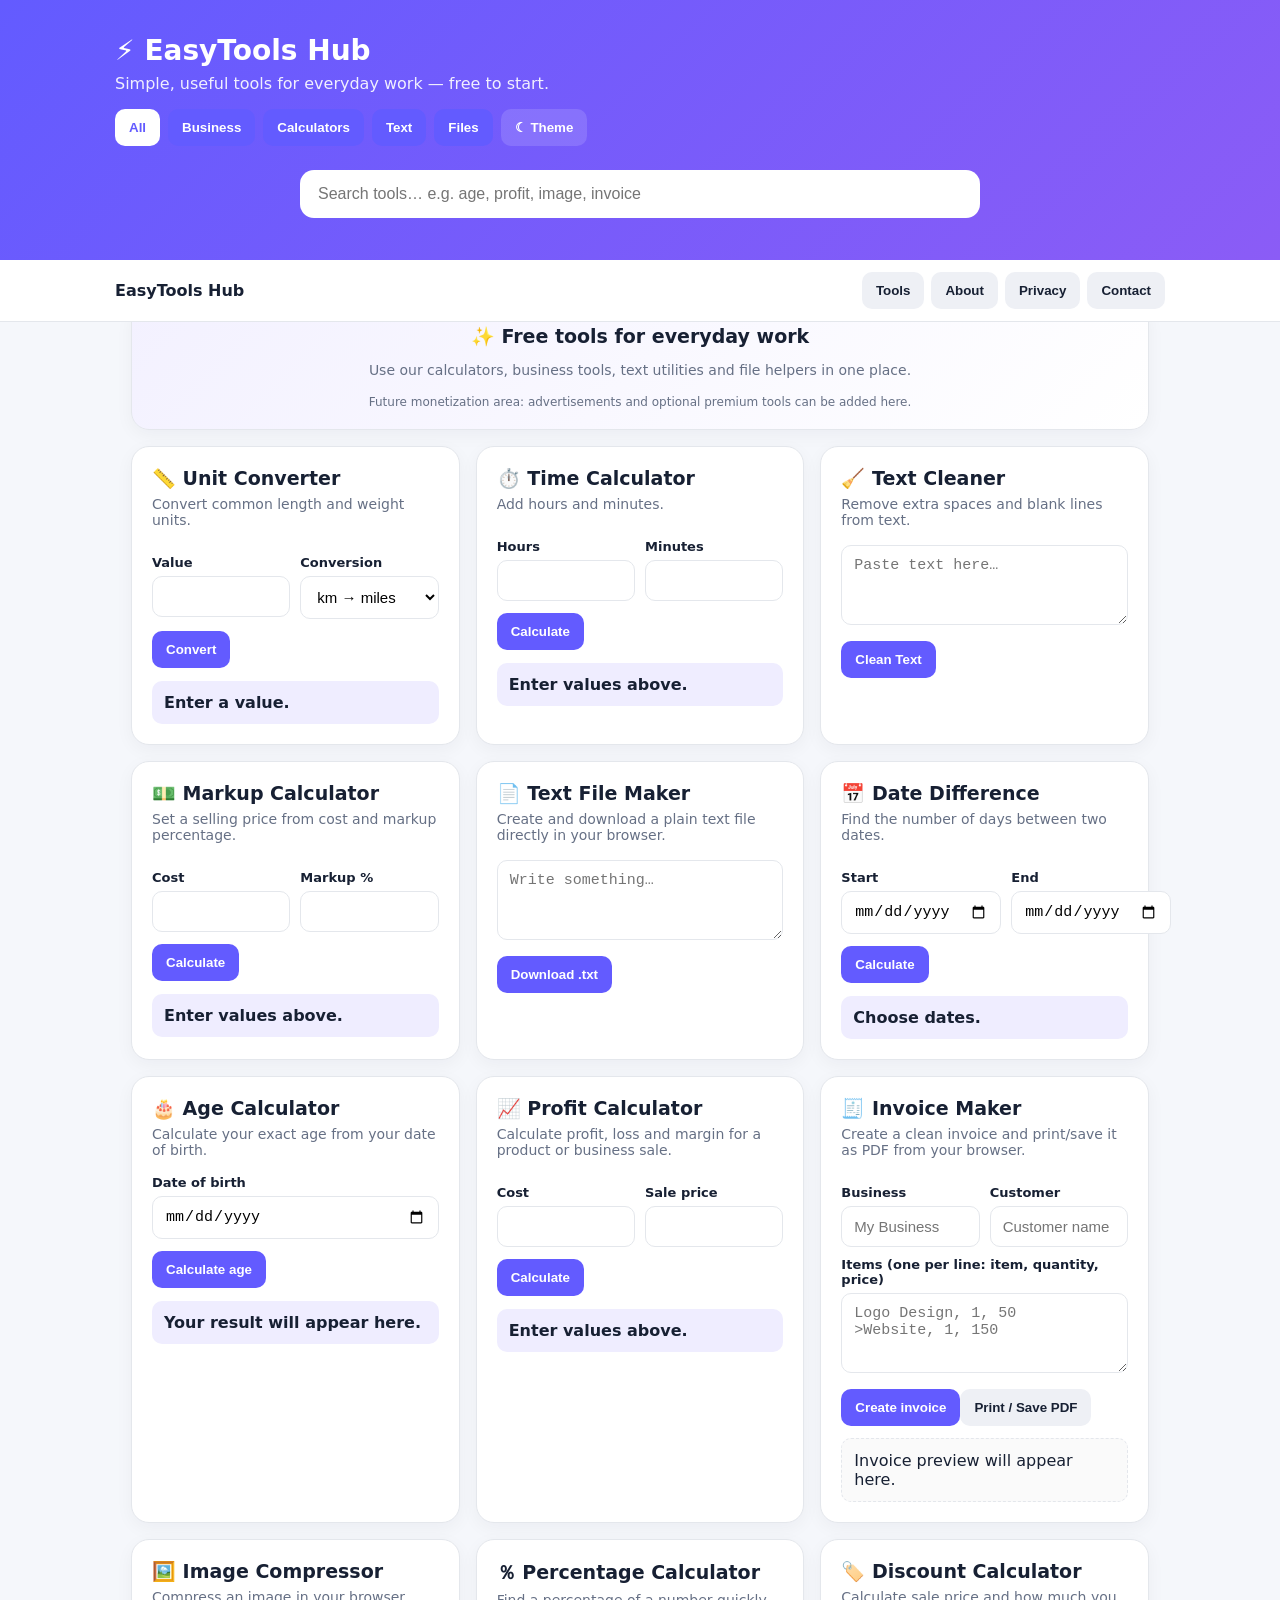
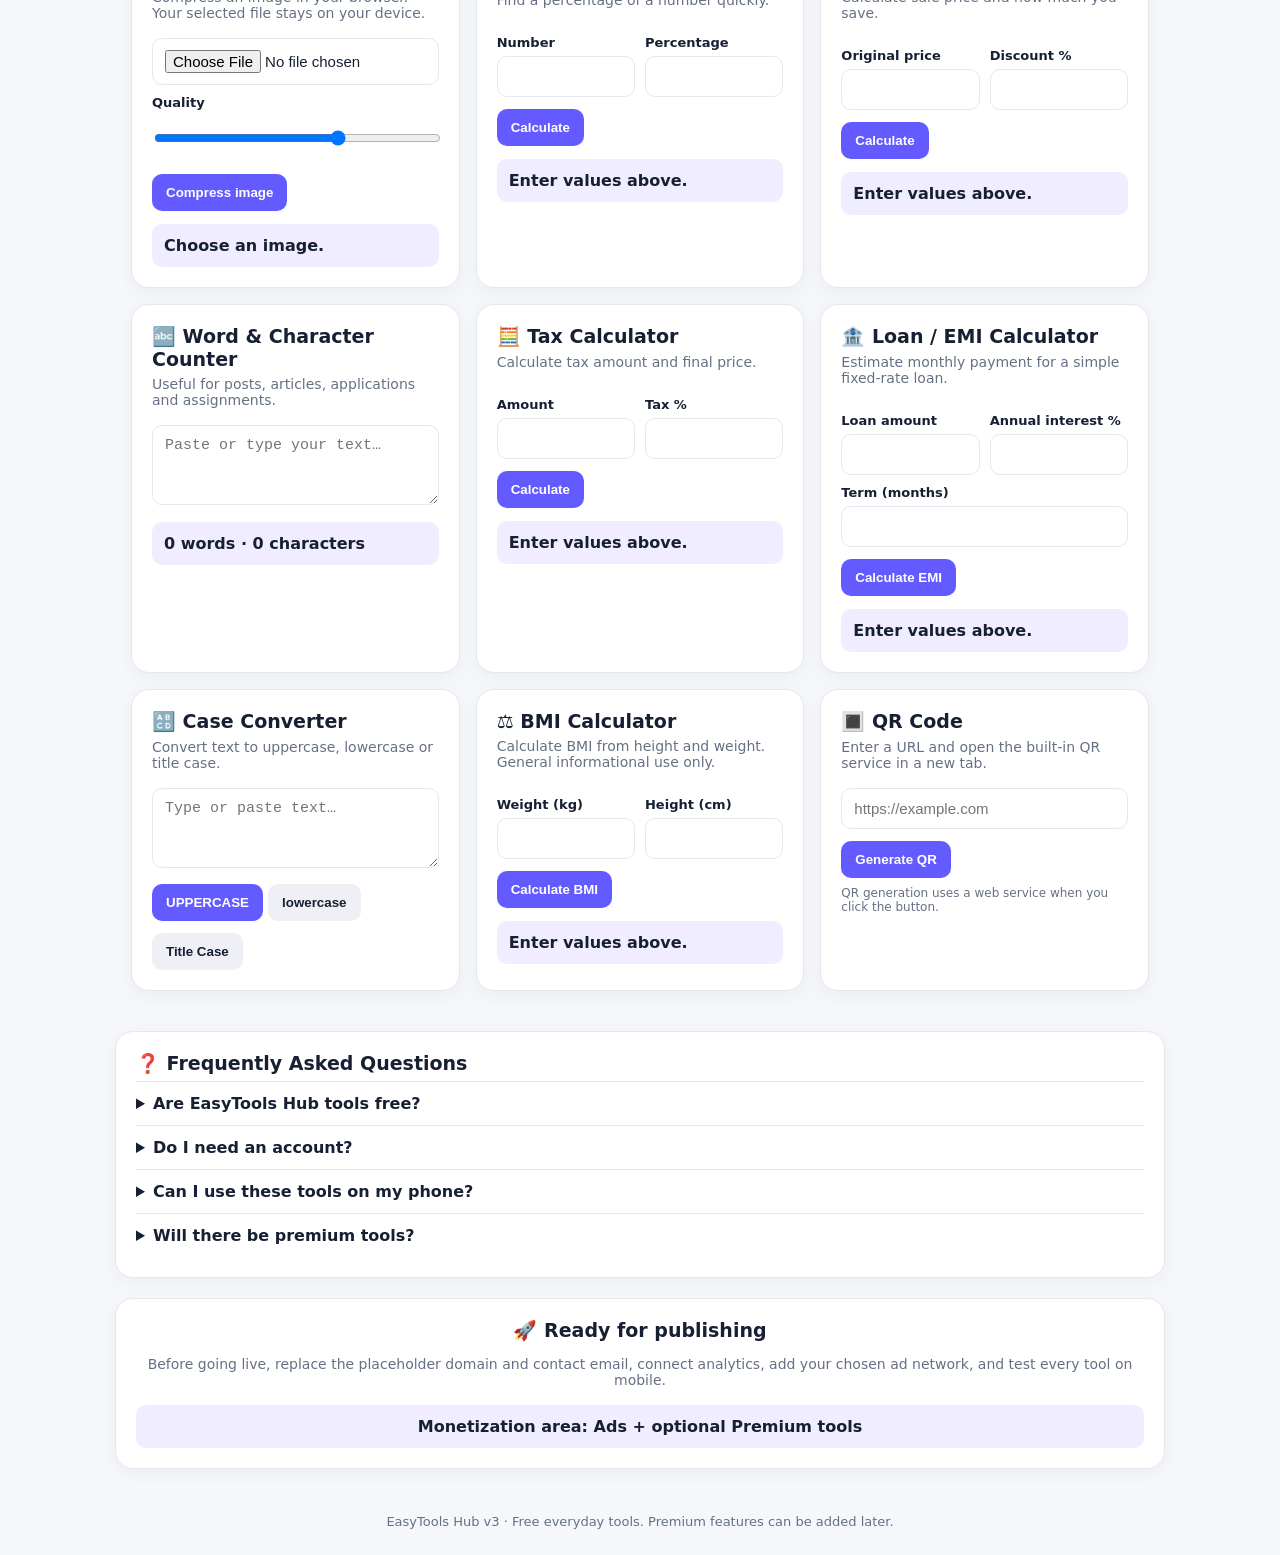
==== index.html @ 322c43f2 "Rename index[1].html to index.html EasyTools Hub is a free online toolkit offering simple calculator" ====
<!doctype html>
<html lang="en">
<head>
<meta charset="utf-8">
<meta name="viewport" content="width=device-width,initial-scale=1">
<title>EasyTools Hub — Free Online Tools & Calculators</title>
<link rel="canonical" href="https://example.com/">
<meta property="og:title" content="EasyTools Hub — Free Online Tools">
<meta property="og:description" content="Fast, simple online calculators, business tools, text utilities and file tools.">
<meta property="og:type" content="website">
<meta name="description" content="Free online calculators, business tools, text utilities, image tools and everyday productivity tools. Fast and simple to use.">
<meta name="keywords" content="free online tools, calculator, invoice maker, profit calculator, percentage calculator, image compressor, text tools">
<meta name="robots" content="index,follow">
<style>
:root{--bg:#f5f7fb;--card:#fff;--text:#172033;--muted:#667085;--line:#e4e7ec;--primary:#635bff;--soft:#efedff;--good:#087443}
*{box-sizing:border-box}body{margin:0;background:var(--bg);font-family:Inter,system-ui,Arial,sans-serif;color:var(--text)}
header{background:linear-gradient(135deg,#635bff,#8b5cf6);color:#fff;padding:34px 18px 42px}
.wrap{max-width:1050px;margin:auto}.brand{font-size:28px;font-weight:800}.tag{opacity:.9;margin-top:7px}
.search{margin:24px auto 0;max-width:680px}.search input{width:100%;padding:15px 18px;border:0;border-radius:14px;font-size:16px;outline:0}
main{max-width:1050px;margin:-18px auto 40px;padding:0 16px}.grid{display:grid;grid-template-columns:repeat(auto-fit,minmax(280px,1fr));gap:16px}
.card{background:var(--card);border:1px solid var(--line);border-radius:18px;padding:20px;box-shadow:0 5px 18px #1720330b}
.card h2{font-size:19px;margin:0 0 6px}.desc{color:var(--muted);font-size:14px;margin-bottom:17px}
label{display:block;font-size:13px;font-weight:700;margin:10px 0 6px}input,textarea,select{width:100%;padding:11px 12px;border:1px solid var(--line);border-radius:10px;font-size:15px;background:#fff}textarea{min-height:80px;resize:vertical}
.row{display:grid;grid-template-columns:1fr 1fr;gap:10px}.btn{margin-top:12px;border:0;border-radius:10px;padding:11px 14px;background:var(--primary);color:#fff;font-weight:750;cursor:pointer}.btn.alt{background:#eef0f5;color:var(--text)}.result{margin-top:13px;padding:12px;border-radius:10px;background:var(--soft);font-weight:750}
.tool.hidden{display:none}.dark{--bg:#10131a;--card:#181c25;--text:#f4f5f7;--muted:#a7afbf;--line:#303746}.dark input,.dark textarea,.dark select{background:#11151d;color:#fff}.tip{font-size:12px;color:var(--muted);margin-top:8px}footer{text-align:center;color:var(--muted);padding:25px;font-size:13px}
.invoice-output{white-space:pre-wrap;background:#fafafa;border:1px dashed var(--line);padding:12px;border-radius:10px;margin-top:12px}
canvas{max-width:100%;border:1px solid var(--line);border-radius:10px;margin-top:12px}
@media(max-width:560px){.row{grid-template-columns:1fr}.brand{font-size:24px}}
details{border-top:1px solid var(--line);padding:12px 0}summary{cursor:pointer;font-weight:700}details p{color:var(--muted)}
</style>
</head>
<body>
<header><div class="wrap">
<div class="brand">⚡ EasyTools Hub</div>
<div class="tag">Simple, useful tools for everyday work — free to start.</div>
<div style="margin-top:16px;display:flex;gap:8px;flex-wrap:wrap">
<button class="btn" style="margin:0;background:#fff;color:#635bff" onclick="filterCat('all')">All</button>
<button class="btn" style="margin:0" onclick="filterCat('business')">Business</button>
<button class="btn" style="margin:0" onclick="filterCat('calculators')">Calculators</button>
<button class="btn" style="margin:0" onclick="filterCat('text')">Text</button>
<button class="btn" style="margin:0" onclick="filterCat('files')">Files</button>
<button class="btn" style="margin:0;background:#ffffff22" onclick="document.body.classList.toggle('dark')">☾ Theme</button>
</div>
<div class="search"><input id="search" placeholder="Search tools… e.g. age, profit, image, invoice"></div>
</div></header>

<nav style="background:#fff;border-bottom:1px solid #e4e7ec;padding:12px 16px;position:sticky;top:0;z-index:5">
<div class="wrap" style="display:flex;gap:10px;align-items:center;justify-content:space-between">
<div style="font-weight:800">EasyTools Hub</div>
<div style="display:flex;gap:7px;flex-wrap:wrap">
<button class="btn alt" style="margin:0" onclick="showPage('home')">Tools</button>
<button class="btn alt" style="margin:0" onclick="showPage('about')">About</button>
<button class="btn alt" style="margin:0" onclick="showPage('privacy')">Privacy</button>
<button class="btn alt" style="margin:0" onclick="showPage('contact')">Contact</button>
</div></div></nav>
<div id="pageInfo" style="display:none;max-width:900px;margin:25px auto;padding:0 18px">
<section id="aboutPage" class="card" style="display:none"><h2>About EasyTools Hub</h2><p>EasyTools Hub is designed to provide simple browser-based tools for everyday tasks, business calculations, writing and file utilities.</p><p>Our goal is to keep common tasks fast, simple and accessible.</p></section>
<section id="privacyPage" class="card" style="display:none"><h2>Privacy</h2><p>Many tools process information directly in your browser. Do not enter sensitive or confidential information into any tool unless you understand how it is processed.</p><p>This starter version does not include user accounts or payment processing.</p></section>
<section id="contactPage" class="card" style="display:none"><h2>Contact</h2><p>For feedback, partnerships or tool requests, add your business email here before publishing the site.</p><div class="result">Email: your-email@example.com</div></section>
</div>
<main id="homePage">
<section class="card" style="margin-bottom:16px;text-align:center;background:linear-gradient(135deg,#f3f1ff,#fff)">
<h2>✨ Free tools for everyday work</h2>
<p class="desc">Use our calculators, business tools, text utilities and file helpers in one place.</p>
<div class="tip">Future monetization area: advertisements and optional premium tools can be added here.</div>
</section>
<div class="grid" id="tools">
<section class="card tool" data-cat="calculators" data-name="unit converter length km miles kg lb">
<h2>📏 Unit Converter</h2><div class="desc">Convert common length and weight units.</div>
<div class="row"><div><label>Value</label><input id="unitVal" type="number"></div>
<div><label>Conversion</label><select id="unitType"><option value="kmmi">km → miles</option><option value="mikm">miles → km</option><option value="kglb">kg → lb</option><option value="lbkg">lb → kg</option></select></div></div>
<button class="btn" onclick="unitCalc()">Convert</button><div id="unitResult" class="result">Enter a value.</div></section>

<section class="card tool" data-cat="calculators" data-name="time calculator">
<h2>⏱️ Time Calculator</h2><div class="desc">Add hours and minutes.</div>
<div class="row"><div><label>Hours</label><input id="hrs" type="number"></div><div><label>Minutes</label><input id="mins" type="number"></div></div>
<button class="btn" onclick="timeCalc()">Calculate</button><div id="timeResult" class="result">Enter values above.</div></section>

<section class="card tool" data-cat="text" data-name="remove spaces text cleaner">
<h2>🧹 Text Cleaner</h2><div class="desc">Remove extra spaces and blank lines from text.</div>
<textarea id="cleanText" placeholder="Paste text here…"></textarea>
<button class="btn" onclick="cleanTextDo()">Clean Text</button></section>

<section class="card tool" data-cat="business" data-name="markup calculator pricing">
<h2>💵 Markup Calculator</h2><div class="desc">Set a selling price from cost and markup percentage.</div>
<div class="row"><div><label>Cost</label><input id="markCost" type="number"></div><div><label>Markup %</label><input id="markPct" type="number"></div></div>
<button class="btn" onclick="markupCalc()">Calculate</button><div id="markResult" class="result">Enter values above.</div></section>

<section class="card tool" data-cat="files" data-name="text download">
<h2>📄 Text File Maker</h2><div class="desc">Create and download a plain text file directly in your browser.</div>
<textarea id="fileText" placeholder="Write something…"></textarea>
<button class="btn" onclick="downloadText()">Download .txt</button></section>

<section class="card tool" data-cat="calculators" data-name="date difference calculator">
<h2>📅 Date Difference</h2><div class="desc">Find the number of days between two dates.</div>
<div class="row"><div><label>Start</label><input id="dateA" type="date"></div><div><label>End</label><input id="dateB" type="date"></div></div>
<button class="btn" onclick="dateDiff()">Calculate</button><div id="dateResult" class="result">Choose dates.</div></section>



<section class="card tool" data-cat="calculators" data-name="age calculator date age birthday">
<h2>🎂 Age Calculator</h2><div class="desc">Calculate your exact age from your date of birth.</div>
<label>Date of birth</label><input id="dob" type="date"><button class="btn" onclick="ageCalc()">Calculate age</button>
<div id="ageResult" class="result">Your result will appear here.</div></section>

<section class="card tool" data-cat="business" data-name="profit calculator business profit margin">
<h2>📈 Profit Calculator</h2><div class="desc">Calculate profit, loss and margin for a product or business sale.</div>
<div class="row"><div><label>Cost</label><input id="cost" type="number" min="0" step="0.01"></div>
<div><label>Sale price</label><input id="sale" type="number" min="0" step="0.01"></div></div>
<button class="btn" onclick="profitCalc()">Calculate</button><div id="profitResult" class="result">Enter values above.</div></section>

<section class="card tool" data-cat="business" data-name="invoice invoice maker business receipt">
<h2>🧾 Invoice Maker</h2><div class="desc">Create a clean invoice and print/save it as PDF from your browser.</div>
<div class="row"><div><label>Business</label><input id="biz" placeholder="My Business"></div><div><label>Customer</label><input id="cust" placeholder="Customer name"></div></div>
<label>Items (one per line: item, quantity, price)</label>
<textarea id="items" placeholder="Logo Design, 1, 50&#10>Website, 1, 150"></textarea>
<button class="btn" onclick="makeInvoice()">Create invoice</button><button class="btn alt" onclick="window.print()">Print / Save PDF</button>
<div id="invoiceResult" class="invoice-output">Invoice preview will appear here.</div></section>

<section class="card tool" data-cat="files" data-name="image compressor image resize compress">
<h2>🖼️ Image Compressor</h2><div class="desc">Compress an image in your browser. Your selected file stays on your device.</div>
<input id="imgFile" type="file" accept="image/*"><label>Quality</label><input id="quality" type="range" min=".1" max="1" step=".05" value=".7">
<button class="btn" onclick="compressImage()">Compress image</button><div id="imgResult" class="result">Choose an image.</div></section>

<section class="card tool" data-cat="calculators" data-name="percentage calculator discount">
<h2>％ Percentage Calculator</h2><div class="desc">Find a percentage of a number quickly.</div>
<div class="row"><div><label>Number</label><input id="pctNum" type="number"></div><div><label>Percentage</label><input id="pct" type="number"></div></div>
<button class="btn" onclick="pctCalc()">Calculate</button><div id="pctResult" class="result">Enter values above.</div></section>

<section class="card tool" data-cat="calculators" data-name="discount calculator sale">
<h2>🏷️ Discount Calculator</h2><div class="desc">Calculate sale price and how much you save.</div>
<div class="row"><div><label>Original price</label><input id="orig" type="number"></div><div><label>Discount %</label><input id="disc" type="number"></div></div>
<button class="btn" onclick="discCalc()">Calculate</button><div id="discResult" class="result">Enter values above.</div></section>

<section class="card tool" data-cat="text" data-name="word counter text counter">
<h2>🔤 Word & Character Counter</h2><div class="desc">Useful for posts, articles, applications and assignments.</div>
<textarea id="counterText" placeholder="Paste or type your text…"></textarea>
<div id="counterResult" class="result">0 words · 0 characters</div></section>

<section class="card tool" data-cat="business" data-name="tax calculator sales tax vat">
<h2>🧮 Tax Calculator</h2><div class="desc">Calculate tax amount and final price.</div>
<div class="row"><div><label>Amount</label><input id="taxAmt" type="number"></div><div><label>Tax %</label><input id="taxPct" type="number"></div></div>
<button class="btn" onclick="taxCalc()">Calculate</button><div id="taxResult" class="result">Enter values above.</div></section>

<section class="card tool" data-cat="calculators" data-name="loan calculator emi">
<h2>🏦 Loan / EMI Calculator</h2><div class="desc">Estimate monthly payment for a simple fixed-rate loan.</div>
<div class="row"><div><label>Loan amount</label><input id="loan" type="number"></div><div><label>Annual interest %</label><input id="rate" type="number" step=".01"></div></div>
<label>Term (months)</label><input id="months" type="number">
<button class="btn" onclick="emiCalc()">Calculate EMI</button><div id="emiResult" class="result">Enter values above.</div></section>

<section class="card tool" data-cat="text" data-name="case converter uppercase lowercase text">
<h2>🔠 Case Converter</h2><div class="desc">Convert text to uppercase, lowercase or title case.</div>
<textarea id="caseText" placeholder="Type or paste text…"></textarea>
<button class="btn" onclick="caseDo('upper')">UPPERCASE</button>
<button class="btn alt" onclick="caseDo('lower')">lowercase</button>
<button class="btn alt" onclick="caseDo('title')">Title Case</button></section>

<section class="card tool" data-cat="calculators" data-name="bmi calculator health">
<h2>⚖️ BMI Calculator</h2><div class="desc">Calculate BMI from height and weight. General informational use only.</div>
<div class="row"><div><label>Weight (kg)</label><input id="weight" type="number"></div><div><label>Height (cm)</label><input id="height" type="number"></div></div>
<button class="btn" onclick="bmiCalc()">Calculate BMI</button><div id="bmiResult" class="result">Enter values above.</div></section>

<section class="card tool" data-cat="files" data-cat="files" data-name="qr code generator qr">
<h2>🔳 QR Code</h2><div class="desc">Enter a URL and open the built-in QR service in a new tab.</div>
<input id="qrText" placeholder="https://example.com">
<button class="btn" onclick="makeQR()">Generate QR</button>
<div class="tip">QR generation uses a web service when you click the button.</div></section>

</div>
</main>

<section class="card" style="max-width:1050px;margin:0 auto 20px">
<h2>❓ Frequently Asked Questions</h2>
<details><summary>Are EasyTools Hub tools free?</summary><p>Yes. The starter version is designed around free browser-based tools.</p></details>
<details><summary>Do I need an account?</summary><p>No account is required for the current prototype.</p></details>
<details><summary>Can I use these tools on my phone?</summary><p>Yes. The interface is responsive and designed for mobile and desktop screens.</p></details>
<details><summary>Will there be premium tools?</summary><p>Premium features can be added later without removing the free tools.</p></details>
</section>
<section class="card" style="max-width:1050px;margin:0 auto 20px;text-align:center">
<h2>🚀 Ready for publishing</h2>
<p class="desc">Before going live, replace the placeholder domain and contact email, connect analytics, add your chosen ad network, and test every tool on mobile.</p>
<div class="result">Monetization area: Ads + optional Premium tools</div>
</section>
<footer>EasyTools Hub v3 · Free everyday tools. Premium features can be added later.</footer>

<script>
const $=id=>document.getElementById(id);
function ageCalc(){let v=$('dob').value;if(!v)return;$d=new Date(v+'T00:00:00');let t=new Date();let y=t.getFullYear()-$d.getFullYear(),m=t.getMonth()-$d.getMonth(),d=t.getDate()-$d.getDate();if(d<0){m--;d+=new Date(t.getFullYear(),t.getMonth(),0).getDate()}if(m<0){y--;m+=12}$('ageResult').textContent=`${y} years, ${m} months, ${d} days old.`}
function profitCalc(){let c=+$('cost').value,s=+$('sale').value,p=s-c,margin=s?((p/s)*100):0;$('profitResult').textContent=p>=0?`Profit: ${p.toFixed(2)} · Margin: ${margin.toFixed(2)}%`:`Loss: ${Math.abs(p).toFixed(2)}`}
function pctCalc(){let n=+$('pctNum').value,p=+$('pct').value;$('pctResult').textContent=`${p}% of ${n} = ${(n*p/100).toFixed(2)}`}
function discCalc(){let o=+$('orig').value,d=+$('disc').value,s=o-(o*d/100);$('discResult').textContent=`You save ${ (o*d/100).toFixed(2) } · Sale price: ${s.toFixed(2)}`}
$('counterText').addEventListener('input',()=>{let t=$('counterText').value.trim();let w=t?t.split(/\s+/).length:0;$('counterResult').textContent=`${w} words · ${$('counterText').value.length} characters`})
function makeInvoice(){let lines=$('items').value.split(/\n/).map(x=>{let a=x.split(',').map(s=>s.trim());return {n:a[0]||'',q:+a[1]||0,p:+a[2]||0}}).filter(x=>x.n);let total=lines.reduce((s,x)=>s+x.q*x.p,0);let out=`${$('biz').value||'Business'}\nINVOICE\nCustomer: ${$('cust').value||'Customer'}\n\n`;lines.forEach(x=>out+=`${x.n} — ${x.q} × ${x.p.toFixed(2)} = ${(x.q*x.p).toFixed(2)}\n`);out+=`\nTOTAL: ${total.toFixed(2)}`;$('invoiceResult').textContent=out}
function compressImage(){let f=$('imgFile').files[0];if(!f)return;$('imgResult').textContent='Compressing…';let r=new FileReader();r.onload=e=>{let im=new Image();im.onload=()=>{let max=1800,s=Math.min(1,max/Math.max(im.width,im.height)),c=document.createElement('canvas');c.width=im.width*s;c.height=im.height*s;c.getContext('2d').drawImage(im,0,0,c.width,c.height);c.toBlob(b=>{let a=document.createElement('a');a.href=URL.createObjectURL(b);a.download='compressed-image.jpg';a.textContent='Download compressed image';$('imgResult').innerHTML=`Original: ${(f.size/1024).toFixed(0)} KB · New: ${(b.size/1024).toFixed(0)} KB<br>`;$('imgResult').appendChild(a)},'image/jpeg',+$('quality').value)};im.src=e.target.result};r.readAsDataURL(f)}
function makeQR(){let t=encodeURIComponent($('qrText').value.trim());if(!t)return;window.open('https://api.qrserver.com/v1/create-qr-code/?size=300x300&data='+t,'_blank')}
$('search').addEventListener('input',e=>{let q=e.target.value.toLowerCase();document.querySelectorAll('.tool').forEach(x=>x.classList.toggle('hidden',q&&!x.dataset.name.includes(q)))})

function filterCat(cat){
 document.querySelectorAll('.tool').forEach(x=>x.classList.toggle('hidden',cat!=='all' && x.dataset.cat!==cat));
 $('search').value='';
}
function taxCalc(){let a=+$('taxAmt').value,t=+$('taxPct').value,v=a*t/100;$('taxResult').textContent=`Tax: ${v.toFixed(2)} · Total: ${(a+v).toFixed(2)}`}
function emiCalc(){let P=+$('loan').value,r=(+$('rate').value/100)/12,n=+$('months').value;if(!P||!n){return}$('emiResult').textContent=r?`Estimated monthly EMI: ${(P*r*Math.pow(1+r,n)/(Math.pow(1+r,n)-1)).toFixed(2)}`:`Monthly payment: ${(P/n).toFixed(2)}`}
function caseDo(mode){let e=$('caseText'),t=e.value;if(mode==='upper')e.value=t.toUpperCase();else if(mode==='lower')e.value=t.toLowerCase();else e.value=t.toLowerCase().replace(/\b\w/g,c=>c.toUpperCase())}
function bmiCalc(){let w=+$('weight').value,h=+$('height').value/100;if(!w||!h)return;let b=w/(h*h);let label=b<18.5?'Below 18.5':b<25?'18.5–24.9':b<30?'25–29.9':'30+';$('bmiResult').textContent=`BMI: ${b.toFixed(1)} · Range: ${label}`}

function showPage(page){
 const info=$('pageInfo'),home=$('homePage');
 if(page==='home'){info.style.display='none';home.style.display='block';return}
 home.style.display='none';info.style.display='block';
 ['about','privacy','contact'].forEach(x=>$(x+'Page').style.display=x===page?'block':'none');
 window.scrollTo({top:0,behavior:'smooth'});
}

function unitCalc(){let v=+$('unitVal').value,t=$('unitType').value,m={kmmi:.621371,mikm:1.609344,kglb:2.20462,lbkg:.453592};$('unitResult').textContent=(v*m[t]).toFixed(4)}
function timeCalc(){let h=+$('hrs').value||0,m=+$('mins').value||0;$('timeResult').textContent=`${h} hours ${m} minutes = ${(h*60+m)} total minutes`}
function cleanTextDo(){let e=$('cleanText');e.value=e.value.split(/\n/).map(x=>x.trim().replace(/\s+/g,' ')).filter(Boolean).join('\n')}
function markupCalc(){let c=+$('markCost').value,p=+$('markPct').value;$('markResult').textContent=`Selling price: ${(c*(1+p/100)).toFixed(2)}`}
function downloadText(){let b=new Blob([$('fileText').value],{type:'text/plain'}),a=document.createElement('a');a.href=URL.createObjectURL(b);a.download='easytools-note.txt';a.click();URL.revokeObjectURL(a.href)}
function dateDiff(){let a=new Date($('dateA').value),b=new Date($('dateB').value);if(isNaN(a)||isNaN(b))return;$('dateResult').textContent=`Difference: ${Math.round(Math.abs(b-a)/86400000)} days`}
</script>
</body></html>
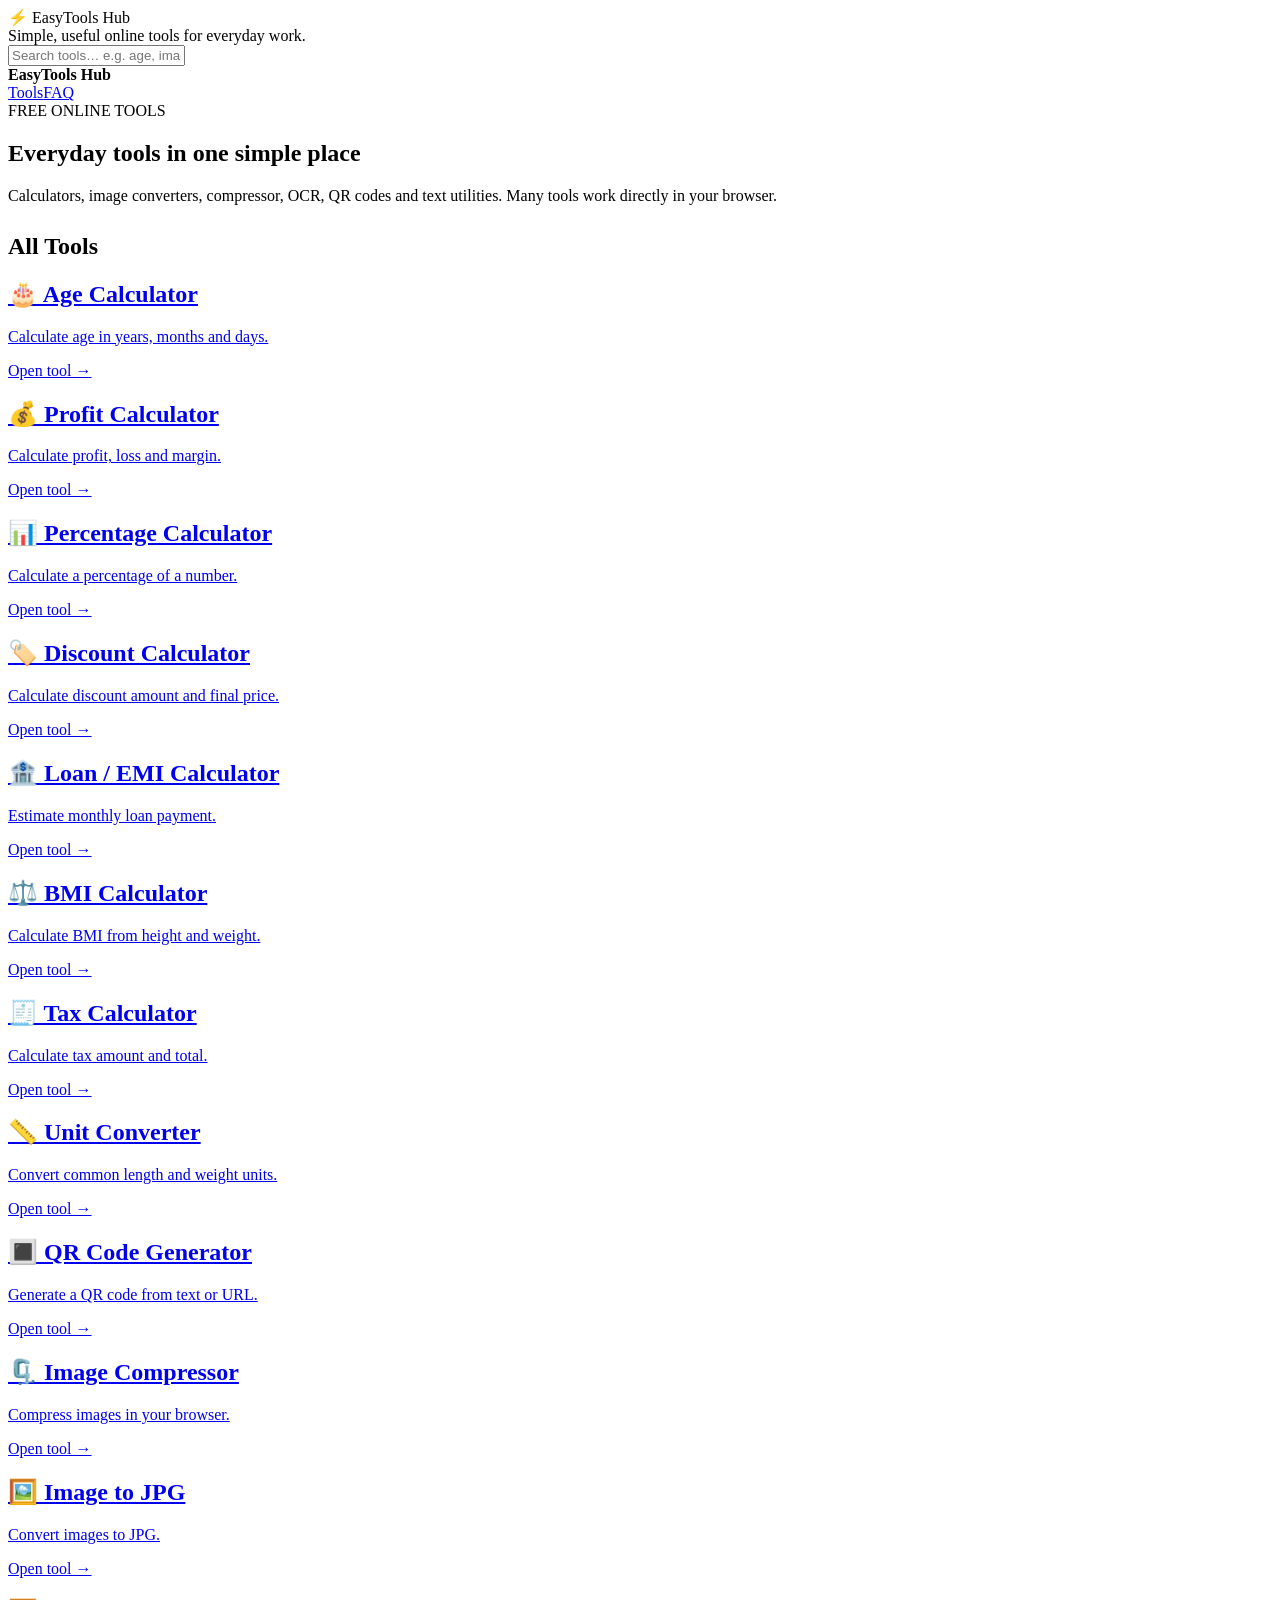
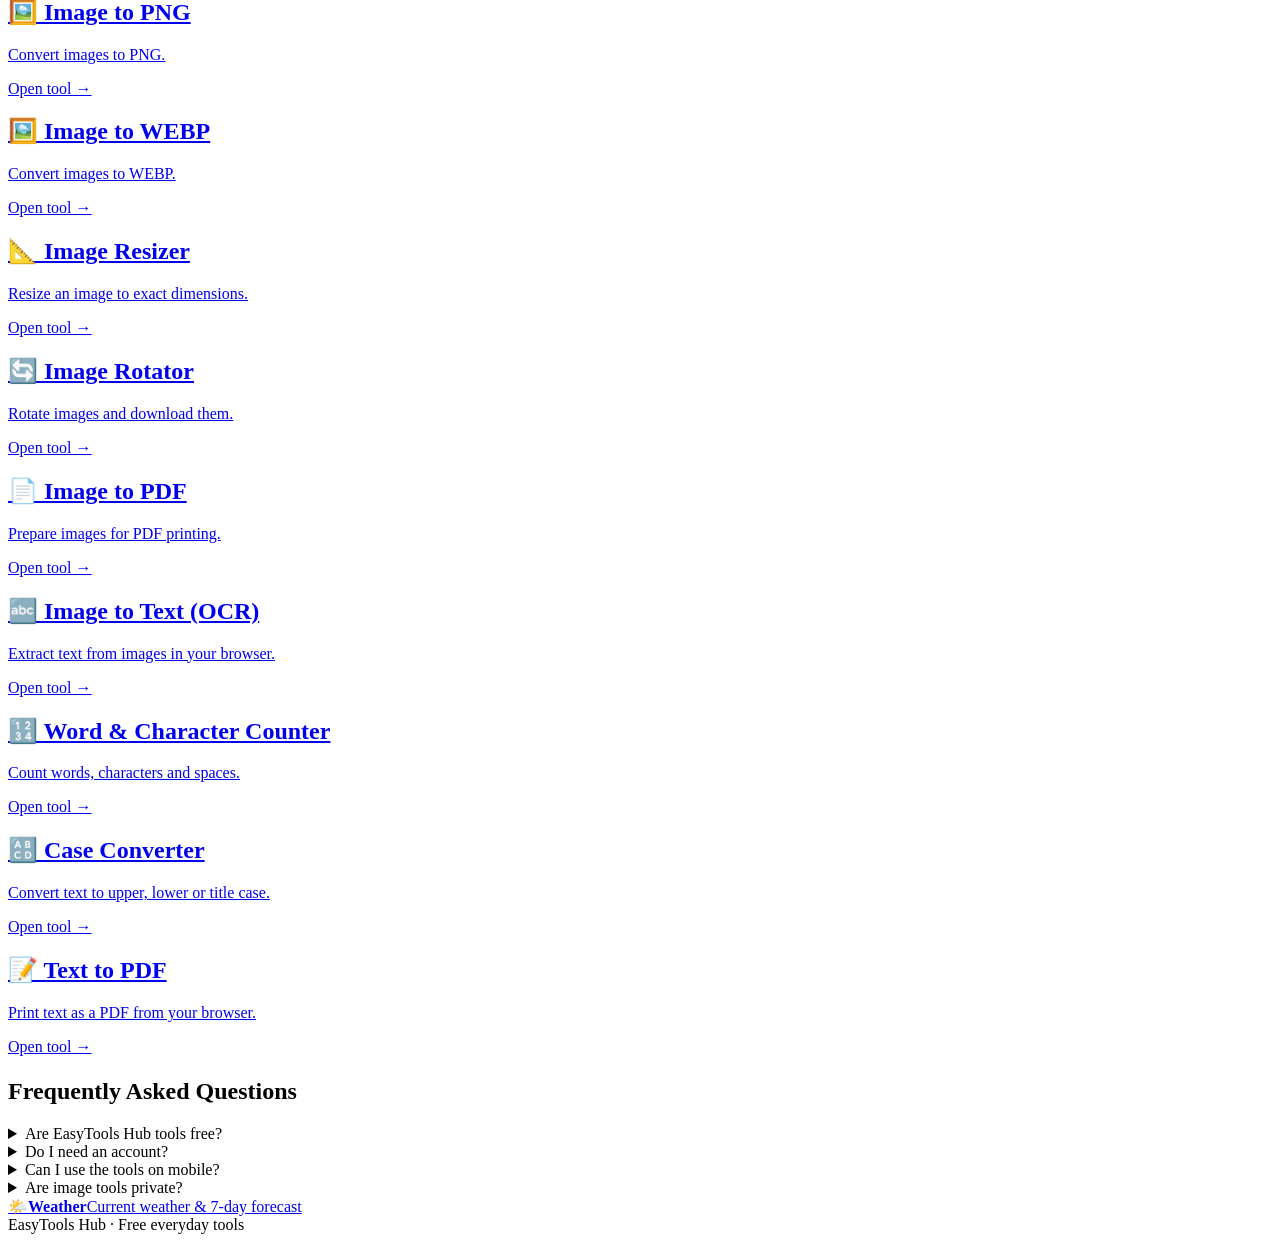
==== commit 8aa20637: "Add files via upload Updated EasyTools Hub with useful online calculators, converters, image tools, " ====
--- a/index.html
+++ b/index.html
@@ -1,222 +1,37 @@
-<!doctype html>
-<html lang="en">
-<head>
-<meta charset="utf-8">
-<meta name="viewport" content="width=device-width,initial-scale=1">
-<title>EasyTools Hub — Free Online Tools & Calculators</title>
-<link rel="canonical" href="https://example.com/">
-<meta property="og:title" content="EasyTools Hub — Free Online Tools">
-<meta property="og:description" content="Fast, simple online calculators, business tools, text utilities and file tools.">
-<meta property="og:type" content="website">
-<meta name="description" content="Free online calculators, business tools, text utilities, image tools and everyday productivity tools. Fast and simple to use.">
-<meta name="keywords" content="free online tools, calculator, invoice maker, profit calculator, percentage calculator, image compressor, text tools">
-<meta name="robots" content="index,follow">
-<style>
-:root{--bg:#f5f7fb;--card:#fff;--text:#172033;--muted:#667085;--line:#e4e7ec;--primary:#635bff;--soft:#efedff;--good:#087443}
-*{box-sizing:border-box}body{margin:0;background:var(--bg);font-family:Inter,system-ui,Arial,sans-serif;color:var(--text)}
-header{background:linear-gradient(135deg,#635bff,#8b5cf6);color:#fff;padding:34px 18px 42px}
-.wrap{max-width:1050px;margin:auto}.brand{font-size:28px;font-weight:800}.tag{opacity:.9;margin-top:7px}
-.search{margin:24px auto 0;max-width:680px}.search input{width:100%;padding:15px 18px;border:0;border-radius:14px;font-size:16px;outline:0}
-main{max-width:1050px;margin:-18px auto 40px;padding:0 16px}.grid{display:grid;grid-template-columns:repeat(auto-fit,minmax(280px,1fr));gap:16px}
-.card{background:var(--card);border:1px solid var(--line);border-radius:18px;padding:20px;box-shadow:0 5px 18px #1720330b}
-.card h2{font-size:19px;margin:0 0 6px}.desc{color:var(--muted);font-size:14px;margin-bottom:17px}
-label{display:block;font-size:13px;font-weight:700;margin:10px 0 6px}input,textarea,select{width:100%;padding:11px 12px;border:1px solid var(--line);border-radius:10px;font-size:15px;background:#fff}textarea{min-height:80px;resize:vertical}
-.row{display:grid;grid-template-columns:1fr 1fr;gap:10px}.btn{margin-top:12px;border:0;border-radius:10px;padding:11px 14px;background:var(--primary);color:#fff;font-weight:750;cursor:pointer}.btn.alt{background:#eef0f5;color:var(--text)}.result{margin-top:13px;padding:12px;border-radius:10px;background:var(--soft);font-weight:750}
-.tool.hidden{display:none}.dark{--bg:#10131a;--card:#181c25;--text:#f4f5f7;--muted:#a7afbf;--line:#303746}.dark input,.dark textarea,.dark select{background:#11151d;color:#fff}.tip{font-size:12px;color:var(--muted);margin-top:8px}footer{text-align:center;color:var(--muted);padding:25px;font-size:13px}
-.invoice-output{white-space:pre-wrap;background:#fafafa;border:1px dashed var(--line);padding:12px;border-radius:10px;margin-top:12px}
-canvas{max-width:100%;border:1px solid var(--line);border-radius:10px;margin-top:12px}
-@media(max-width:560px){.row{grid-template-columns:1fr}.brand{font-size:24px}}
-details{border-top:1px solid var(--line);padding:12px 0}summary{cursor:pointer;font-weight:700}details p{color:var(--muted)}
-</style>
-</head>
-<body>
-<header><div class="wrap">
-<div class="brand">⚡ EasyTools Hub</div>
-<div class="tag">Simple, useful tools for everyday work — free to start.</div>
-<div style="margin-top:16px;display:flex;gap:8px;flex-wrap:wrap">
-<button class="btn" style="margin:0;background:#fff;color:#635bff" onclick="filterCat('all')">All</button>
-<button class="btn" style="margin:0" onclick="filterCat('business')">Business</button>
-<button class="btn" style="margin:0" onclick="filterCat('calculators')">Calculators</button>
-<button class="btn" style="margin:0" onclick="filterCat('text')">Text</button>
-<button class="btn" style="margin:0" onclick="filterCat('files')">Files</button>
-<button class="btn" style="margin:0;background:#ffffff22" onclick="document.body.classList.toggle('dark')">☾ Theme</button>
-</div>
-<div class="search"><input id="search" placeholder="Search tools… e.g. age, profit, image, invoice"></div>
-</div></header>
-
-<nav style="background:#fff;border-bottom:1px solid #e4e7ec;padding:12px 16px;position:sticky;top:0;z-index:5">
-<div class="wrap" style="display:flex;gap:10px;align-items:center;justify-content:space-between">
-<div style="font-weight:800">EasyTools Hub</div>
-<div style="display:flex;gap:7px;flex-wrap:wrap">
-<button class="btn alt" style="margin:0" onclick="showPage('home')">Tools</button>
-<button class="btn alt" style="margin:0" onclick="showPage('about')">About</button>
-<button class="btn alt" style="margin:0" onclick="showPage('privacy')">Privacy</button>
-<button class="btn alt" style="margin:0" onclick="showPage('contact')">Contact</button>
-</div></div></nav>
-<div id="pageInfo" style="display:none;max-width:900px;margin:25px auto;padding:0 18px">
-<section id="aboutPage" class="card" style="display:none"><h2>About EasyTools Hub</h2><p>EasyTools Hub is designed to provide simple browser-based tools for everyday tasks, business calculations, writing and file utilities.</p><p>Our goal is to keep common tasks fast, simple and accessible.</p></section>
-<section id="privacyPage" class="card" style="display:none"><h2>Privacy</h2><p>Many tools process information directly in your browser. Do not enter sensitive or confidential information into any tool unless you understand how it is processed.</p><p>This starter version does not include user accounts or payment processing.</p></section>
-<section id="contactPage" class="card" style="display:none"><h2>Contact</h2><p>For feedback, partnerships or tool requests, add your business email here before publishing the site.</p><div class="result">Email: your-email@example.com</div></section>
-</div>
-<main id="homePage">
-<section class="card" style="margin-bottom:16px;text-align:center;background:linear-gradient(135deg,#f3f1ff,#fff)">
-<h2>✨ Free tools for everyday work</h2>
-<p class="desc">Use our calculators, business tools, text utilities and file helpers in one place.</p>
-<div class="tip">Future monetization area: advertisements and optional premium tools can be added here.</div>
+<!doctype html><html lang="en"><head><meta charset="utf-8"><meta name="viewport" content="width=device-width,initial-scale=1">
+<title>EasyTools Hub – Free Online Tools, Calculators & Image Utilities</title>
+<meta name="description" content="Free online calculators, image tools, QR generator, text utilities and everyday business tools. Fast, simple and mobile friendly.">
+<link rel="canonical" href="https://sabirlabshub.github.io/easytools-hub/"><link rel="stylesheet" href="assets/style.css"></head><body>
+<header><div class="wrap"><div class="brand">⚡ EasyTools Hub</div><div class="tag">Simple, useful online tools for everyday work.</div>
+<div class="search"><input id="search" placeholder="Search tools… e.g. age, image, QR, PDF"></div></div></header>
+<nav><div class="wrap navin"><b>EasyTools Hub</b><div class="navlinks"><a class="btn alt" href="./">Tools</a><a class="btn alt" href="#faq">FAQ</a></div></div></nav>
+<main class="wrap hero"><section class="card"><span class="pill">FREE ONLINE TOOLS</span><h1>Everyday tools in one simple place</h1><p class="desc">Calculators, image converters, compressor, OCR, QR codes and text utilities. Many tools work directly in your browser.</p></section>
+<h2 style="margin-top:28px">All Tools</h2><div class="grid" id="tools"><a class="tool-link" href="age-calculator/"><div class="card"><h2>🎂 Age Calculator</h2><p class="desc">Calculate age in years, months and days.</p><span class="pill">Open tool →</span></div></a>
+<a class="tool-link" href="profit-calculator/"><div class="card"><h2>💰 Profit Calculator</h2><p class="desc">Calculate profit, loss and margin.</p><span class="pill">Open tool →</span></div></a>
+<a class="tool-link" href="percentage-calculator/"><div class="card"><h2>📊 Percentage Calculator</h2><p class="desc">Calculate a percentage of a number.</p><span class="pill">Open tool →</span></div></a>
+<a class="tool-link" href="discount-calculator/"><div class="card"><h2>🏷️ Discount Calculator</h2><p class="desc">Calculate discount amount and final price.</p><span class="pill">Open tool →</span></div></a>
+<a class="tool-link" href="loan-emi-calculator/"><div class="card"><h2>🏦 Loan / EMI Calculator</h2><p class="desc">Estimate monthly loan payment.</p><span class="pill">Open tool →</span></div></a>
+<a class="tool-link" href="bmi-calculator/"><div class="card"><h2>⚖️ BMI Calculator</h2><p class="desc">Calculate BMI from height and weight.</p><span class="pill">Open tool →</span></div></a>
+<a class="tool-link" href="tax-calculator/"><div class="card"><h2>🧾 Tax Calculator</h2><p class="desc">Calculate tax amount and total.</p><span class="pill">Open tool →</span></div></a>
+<a class="tool-link" href="unit-converter/"><div class="card"><h2>📏 Unit Converter</h2><p class="desc">Convert common length and weight units.</p><span class="pill">Open tool →</span></div></a>
+<a class="tool-link" href="qr-code-generator/"><div class="card"><h2>🔳 QR Code Generator</h2><p class="desc">Generate a QR code from text or URL.</p><span class="pill">Open tool →</span></div></a>
+<a class="tool-link" href="image-compressor/"><div class="card"><h2>🗜️ Image Compressor</h2><p class="desc">Compress images in your browser.</p><span class="pill">Open tool →</span></div></a>
+<a class="tool-link" href="image-to-jpg/"><div class="card"><h2>🖼️ Image to JPG</h2><p class="desc">Convert images to JPG.</p><span class="pill">Open tool →</span></div></a>
+<a class="tool-link" href="image-to-png/"><div class="card"><h2>🖼️ Image to PNG</h2><p class="desc">Convert images to PNG.</p><span class="pill">Open tool →</span></div></a>
+<a class="tool-link" href="image-to-webp/"><div class="card"><h2>🖼️ Image to WEBP</h2><p class="desc">Convert images to WEBP.</p><span class="pill">Open tool →</span></div></a>
+<a class="tool-link" href="image-resizer/"><div class="card"><h2>📐 Image Resizer</h2><p class="desc">Resize an image to exact dimensions.</p><span class="pill">Open tool →</span></div></a>
+<a class="tool-link" href="image-rotator/"><div class="card"><h2>🔄 Image Rotator</h2><p class="desc">Rotate images and download them.</p><span class="pill">Open tool →</span></div></a>
+<a class="tool-link" href="image-to-pdf/"><div class="card"><h2>📄 Image to PDF</h2><p class="desc">Prepare images for PDF printing.</p><span class="pill">Open tool →</span></div></a>
+<a class="tool-link" href="image-to-text/"><div class="card"><h2>🔤 Image to Text (OCR)</h2><p class="desc">Extract text from images in your browser.</p><span class="pill">Open tool →</span></div></a>
+<a class="tool-link" href="word-character-counter/"><div class="card"><h2>🔢 Word & Character Counter</h2><p class="desc">Count words, characters and spaces.</p><span class="pill">Open tool →</span></div></a>
+<a class="tool-link" href="case-converter/"><div class="card"><h2>🔠 Case Converter</h2><p class="desc">Convert text to upper, lower or title case.</p><span class="pill">Open tool →</span></div></a>
+<a class="tool-link" href="text-to-pdf/"><div class="card"><h2>📝 Text to PDF</h2><p class="desc">Print text as a PDF from your browser.</p><span class="pill">Open tool →</span></div></a></div>
+<section id="faq" class="card" style="margin-top:22px"><h2>Frequently Asked Questions</h2>
+<details><summary>Are EasyTools Hub tools free?</summary><p>Yes. This site is designed around free browser-based tools.</p></details>
+<details><summary>Do I need an account?</summary><p>No account is required for these tools.</p></details>
+<details><summary>Can I use the tools on mobile?</summary><p>Yes. The interface is responsive for phones and desktops.</p></details>
+<details><summary>Are image tools private?</summary><p>Client-side image tools process files in your browser. OCR uses a browser library and may download language data when first used.</p></details>
 </section>
-<div class="grid" id="tools">
-<section class="card tool" data-cat="calculators" data-name="unit converter length km miles kg lb">
-<h2>📏 Unit Converter</h2><div class="desc">Convert common length and weight units.</div>
-<div class="row"><div><label>Value</label><input id="unitVal" type="number"></div>
-<div><label>Conversion</label><select id="unitType"><option value="kmmi">km → miles</option><option value="mikm">miles → km</option><option value="kglb">kg → lb</option><option value="lbkg">lb → kg</option></select></div></div>
-<button class="btn" onclick="unitCalc()">Convert</button><div id="unitResult" class="result">Enter a value.</div></section>
-
-<section class="card tool" data-cat="calculators" data-name="time calculator">
-<h2>⏱️ Time Calculator</h2><div class="desc">Add hours and minutes.</div>
-<div class="row"><div><label>Hours</label><input id="hrs" type="number"></div><div><label>Minutes</label><input id="mins" type="number"></div></div>
-<button class="btn" onclick="timeCalc()">Calculate</button><div id="timeResult" class="result">Enter values above.</div></section>
-
-<section class="card tool" data-cat="text" data-name="remove spaces text cleaner">
-<h2>🧹 Text Cleaner</h2><div class="desc">Remove extra spaces and blank lines from text.</div>
-<textarea id="cleanText" placeholder="Paste text here…"></textarea>
-<button class="btn" onclick="cleanTextDo()">Clean Text</button></section>
-
-<section class="card tool" data-cat="business" data-name="markup calculator pricing">
-<h2>💵 Markup Calculator</h2><div class="desc">Set a selling price from cost and markup percentage.</div>
-<div class="row"><div><label>Cost</label><input id="markCost" type="number"></div><div><label>Markup %</label><input id="markPct" type="number"></div></div>
-<button class="btn" onclick="markupCalc()">Calculate</button><div id="markResult" class="result">Enter values above.</div></section>
-
-<section class="card tool" data-cat="files" data-name="text download">
-<h2>📄 Text File Maker</h2><div class="desc">Create and download a plain text file directly in your browser.</div>
-<textarea id="fileText" placeholder="Write something…"></textarea>
-<button class="btn" onclick="downloadText()">Download .txt</button></section>
-
-<section class="card tool" data-cat="calculators" data-name="date difference calculator">
-<h2>📅 Date Difference</h2><div class="desc">Find the number of days between two dates.</div>
-<div class="row"><div><label>Start</label><input id="dateA" type="date"></div><div><label>End</label><input id="dateB" type="date"></div></div>
-<button class="btn" onclick="dateDiff()">Calculate</button><div id="dateResult" class="result">Choose dates.</div></section>
-
-
-
-<section class="card tool" data-cat="calculators" data-name="age calculator date age birthday">
-<h2>🎂 Age Calculator</h2><div class="desc">Calculate your exact age from your date of birth.</div>
-<label>Date of birth</label><input id="dob" type="date"><button class="btn" onclick="ageCalc()">Calculate age</button>
-<div id="ageResult" class="result">Your result will appear here.</div></section>
-
-<section class="card tool" data-cat="business" data-name="profit calculator business profit margin">
-<h2>📈 Profit Calculator</h2><div class="desc">Calculate profit, loss and margin for a product or business sale.</div>
-<div class="row"><div><label>Cost</label><input id="cost" type="number" min="0" step="0.01"></div>
-<div><label>Sale price</label><input id="sale" type="number" min="0" step="0.01"></div></div>
-<button class="btn" onclick="profitCalc()">Calculate</button><div id="profitResult" class="result">Enter values above.</div></section>
-
-<section class="card tool" data-cat="business" data-name="invoice invoice maker business receipt">
-<h2>🧾 Invoice Maker</h2><div class="desc">Create a clean invoice and print/save it as PDF from your browser.</div>
-<div class="row"><div><label>Business</label><input id="biz" placeholder="My Business"></div><div><label>Customer</label><input id="cust" placeholder="Customer name"></div></div>
-<label>Items (one per line: item, quantity, price)</label>
-<textarea id="items" placeholder="Logo Design, 1, 50&#10>Website, 1, 150"></textarea>
-<button class="btn" onclick="makeInvoice()">Create invoice</button><button class="btn alt" onclick="window.print()">Print / Save PDF</button>
-<div id="invoiceResult" class="invoice-output">Invoice preview will appear here.</div></section>
-
-<section class="card tool" data-cat="files" data-name="image compressor image resize compress">
-<h2>🖼️ Image Compressor</h2><div class="desc">Compress an image in your browser. Your selected file stays on your device.</div>
-<input id="imgFile" type="file" accept="image/*"><label>Quality</label><input id="quality" type="range" min=".1" max="1" step=".05" value=".7">
-<button class="btn" onclick="compressImage()">Compress image</button><div id="imgResult" class="result">Choose an image.</div></section>
-
-<section class="card tool" data-cat="calculators" data-name="percentage calculator discount">
-<h2>％ Percentage Calculator</h2><div class="desc">Find a percentage of a number quickly.</div>
-<div class="row"><div><label>Number</label><input id="pctNum" type="number"></div><div><label>Percentage</label><input id="pct" type="number"></div></div>
-<button class="btn" onclick="pctCalc()">Calculate</button><div id="pctResult" class="result">Enter values above.</div></section>
-
-<section class="card tool" data-cat="calculators" data-name="discount calculator sale">
-<h2>🏷️ Discount Calculator</h2><div class="desc">Calculate sale price and how much you save.</div>
-<div class="row"><div><label>Original price</label><input id="orig" type="number"></div><div><label>Discount %</label><input id="disc" type="number"></div></div>
-<button class="btn" onclick="discCalc()">Calculate</button><div id="discResult" class="result">Enter values above.</div></section>
-
-<section class="card tool" data-cat="text" data-name="word counter text counter">
-<h2>🔤 Word & Character Counter</h2><div class="desc">Useful for posts, articles, applications and assignments.</div>
-<textarea id="counterText" placeholder="Paste or type your text…"></textarea>
-<div id="counterResult" class="result">0 words · 0 characters</div></section>
-
-<section class="card tool" data-cat="business" data-name="tax calculator sales tax vat">
-<h2>🧮 Tax Calculator</h2><div class="desc">Calculate tax amount and final price.</div>
-<div class="row"><div><label>Amount</label><input id="taxAmt" type="number"></div><div><label>Tax %</label><input id="taxPct" type="number"></div></div>
-<button class="btn" onclick="taxCalc()">Calculate</button><div id="taxResult" class="result">Enter values above.</div></section>
-
-<section class="card tool" data-cat="calculators" data-name="loan calculator emi">
-<h2>🏦 Loan / EMI Calculator</h2><div class="desc">Estimate monthly payment for a simple fixed-rate loan.</div>
-<div class="row"><div><label>Loan amount</label><input id="loan" type="number"></div><div><label>Annual interest %</label><input id="rate" type="number" step=".01"></div></div>
-<label>Term (months)</label><input id="months" type="number">
-<button class="btn" onclick="emiCalc()">Calculate EMI</button><div id="emiResult" class="result">Enter values above.</div></section>
-
-<section class="card tool" data-cat="text" data-name="case converter uppercase lowercase text">
-<h2>🔠 Case Converter</h2><div class="desc">Convert text to uppercase, lowercase or title case.</div>
-<textarea id="caseText" placeholder="Type or paste text…"></textarea>
-<button class="btn" onclick="caseDo('upper')">UPPERCASE</button>
-<button class="btn alt" onclick="caseDo('lower')">lowercase</button>
-<button class="btn alt" onclick="caseDo('title')">Title Case</button></section>
-
-<section class="card tool" data-cat="calculators" data-name="bmi calculator health">
-<h2>⚖️ BMI Calculator</h2><div class="desc">Calculate BMI from height and weight. General informational use only.</div>
-<div class="row"><div><label>Weight (kg)</label><input id="weight" type="number"></div><div><label>Height (cm)</label><input id="height" type="number"></div></div>
-<button class="btn" onclick="bmiCalc()">Calculate BMI</button><div id="bmiResult" class="result">Enter values above.</div></section>
-
-<section class="card tool" data-cat="files" data-cat="files" data-name="qr code generator qr">
-<h2>🔳 QR Code</h2><div class="desc">Enter a URL and open the built-in QR service in a new tab.</div>
-<input id="qrText" placeholder="https://example.com">
-<button class="btn" onclick="makeQR()">Generate QR</button>
-<div class="tip">QR generation uses a web service when you click the button.</div></section>
-
-</div>
-</main>
-
-<section class="card" style="max-width:1050px;margin:0 auto 20px">
-<h2>❓ Frequently Asked Questions</h2>
-<details><summary>Are EasyTools Hub tools free?</summary><p>Yes. The starter version is designed around free browser-based tools.</p></details>
-<details><summary>Do I need an account?</summary><p>No account is required for the current prototype.</p></details>
-<details><summary>Can I use these tools on my phone?</summary><p>Yes. The interface is responsive and designed for mobile and desktop screens.</p></details>
-<details><summary>Will there be premium tools?</summary><p>Premium features can be added later without removing the free tools.</p></details>
-</section>
-<section class="card" style="max-width:1050px;margin:0 auto 20px;text-align:center">
-<h2>🚀 Ready for publishing</h2>
-<p class="desc">Before going live, replace the placeholder domain and contact email, connect analytics, add your chosen ad network, and test every tool on mobile.</p>
-<div class="result">Monetization area: Ads + optional Premium tools</div>
-</section>
-<footer>EasyTools Hub v3 · Free everyday tools. Premium features can be added later.</footer>
-
-<script>
-const $=id=>document.getElementById(id);
-function ageCalc(){let v=$('dob').value;if(!v)return;$d=new Date(v+'T00:00:00');let t=new Date();let y=t.getFullYear()-$d.getFullYear(),m=t.getMonth()-$d.getMonth(),d=t.getDate()-$d.getDate();if(d<0){m--;d+=new Date(t.getFullYear(),t.getMonth(),0).getDate()}if(m<0){y--;m+=12}$('ageResult').textContent=`${y} years, ${m} months, ${d} days old.`}
-function profitCalc(){let c=+$('cost').value,s=+$('sale').value,p=s-c,margin=s?((p/s)*100):0;$('profitResult').textContent=p>=0?`Profit: ${p.toFixed(2)} · Margin: ${margin.toFixed(2)}%`:`Loss: ${Math.abs(p).toFixed(2)}`}
-function pctCalc(){let n=+$('pctNum').value,p=+$('pct').value;$('pctResult').textContent=`${p}% of ${n} = ${(n*p/100).toFixed(2)}`}
-function discCalc(){let o=+$('orig').value,d=+$('disc').value,s=o-(o*d/100);$('discResult').textContent=`You save ${ (o*d/100).toFixed(2) } · Sale price: ${s.toFixed(2)}`}
-$('counterText').addEventListener('input',()=>{let t=$('counterText').value.trim();let w=t?t.split(/\s+/).length:0;$('counterResult').textContent=`${w} words · ${$('counterText').value.length} characters`})
-function makeInvoice(){let lines=$('items').value.split(/\n/).map(x=>{let a=x.split(',').map(s=>s.trim());return {n:a[0]||'',q:+a[1]||0,p:+a[2]||0}}).filter(x=>x.n);let total=lines.reduce((s,x)=>s+x.q*x.p,0);let out=`${$('biz').value||'Business'}\nINVOICE\nCustomer: ${$('cust').value||'Customer'}\n\n`;lines.forEach(x=>out+=`${x.n} — ${x.q} × ${x.p.toFixed(2)} = ${(x.q*x.p).toFixed(2)}\n`);out+=`\nTOTAL: ${total.toFixed(2)}`;$('invoiceResult').textContent=out}
-function compressImage(){let f=$('imgFile').files[0];if(!f)return;$('imgResult').textContent='Compressing…';let r=new FileReader();r.onload=e=>{let im=new Image();im.onload=()=>{let max=1800,s=Math.min(1,max/Math.max(im.width,im.height)),c=document.createElement('canvas');c.width=im.width*s;c.height=im.height*s;c.getContext('2d').drawImage(im,0,0,c.width,c.height);c.toBlob(b=>{let a=document.createElement('a');a.href=URL.createObjectURL(b);a.download='compressed-image.jpg';a.textContent='Download compressed image';$('imgResult').innerHTML=`Original: ${(f.size/1024).toFixed(0)} KB · New: ${(b.size/1024).toFixed(0)} KB<br>`;$('imgResult').appendChild(a)},'image/jpeg',+$('quality').value)};im.src=e.target.result};r.readAsDataURL(f)}
-function makeQR(){let t=encodeURIComponent($('qrText').value.trim());if(!t)return;window.open('https://api.qrserver.com/v1/create-qr-code/?size=300x300&data='+t,'_blank')}
-$('search').addEventListener('input',e=>{let q=e.target.value.toLowerCase();document.querySelectorAll('.tool').forEach(x=>x.classList.toggle('hidden',q&&!x.dataset.name.includes(q)))})
-
-function filterCat(cat){
- document.querySelectorAll('.tool').forEach(x=>x.classList.toggle('hidden',cat!=='all' && x.dataset.cat!==cat));
- $('search').value='';
-}
-function taxCalc(){let a=+$('taxAmt').value,t=+$('taxPct').value,v=a*t/100;$('taxResult').textContent=`Tax: ${v.toFixed(2)} · Total: ${(a+v).toFixed(2)}`}
-function emiCalc(){let P=+$('loan').value,r=(+$('rate').value/100)/12,n=+$('months').value;if(!P||!n){return}$('emiResult').textContent=r?`Estimated monthly EMI: ${(P*r*Math.pow(1+r,n)/(Math.pow(1+r,n)-1)).toFixed(2)}`:`Monthly payment: ${(P/n).toFixed(2)}`}
-function caseDo(mode){let e=$('caseText'),t=e.value;if(mode==='upper')e.value=t.toUpperCase();else if(mode==='lower')e.value=t.toLowerCase();else e.value=t.toLowerCase().replace(/\b\w/g,c=>c.toUpperCase())}
-function bmiCalc(){let w=+$('weight').value,h=+$('height').value/100;if(!w||!h)return;let b=w/(h*h);let label=b<18.5?'Below 18.5':b<25?'18.5–24.9':b<30?'25–29.9':'30+';$('bmiResult').textContent=`BMI: ${b.toFixed(1)} · Range: ${label}`}
-
-function showPage(page){
- const info=$('pageInfo'),home=$('homePage');
- if(page==='home'){info.style.display='none';home.style.display='block';return}
- home.style.display='none';info.style.display='block';
- ['about','privacy','contact'].forEach(x=>$(x+'Page').style.display=x===page?'block':'none');
- window.scrollTo({top:0,behavior:'smooth'});
-}
-
-function unitCalc(){let v=+$('unitVal').value,t=$('unitType').value,m={kmmi:.621371,mikm:1.609344,kglb:2.20462,lbkg:.453592};$('unitResult').textContent=(v*m[t]).toFixed(4)}
-function timeCalc(){let h=+$('hrs').value||0,m=+$('mins').value||0;$('timeResult').textContent=`${h} hours ${m} minutes = ${(h*60+m)} total minutes`}
-function cleanTextDo(){let e=$('cleanText');e.value=e.value.split(/\n/).map(x=>x.trim().replace(/\s+/g,' ')).filter(Boolean).join('\n')}
-function markupCalc(){let c=+$('markCost').value,p=+$('markPct').value;$('markResult').textContent=`Selling price: ${(c*(1+p/100)).toFixed(2)}`}
-function downloadText(){let b=new Blob([$('fileText').value],{type:'text/plain'}),a=document.createElement('a');a.href=URL.createObjectURL(b);a.download='easytools-note.txt';a.click();URL.revokeObjectURL(a.href)}
-function dateDiff(){let a=new Date($('dateA').value),b=new Date($('dateB').value);if(isNaN(a)||isNaN(b))return;$('dateResult').textContent=`Difference: ${Math.round(Math.abs(b-a)/86400000)} days`}
-</script>
-</body></html>
+<div class="tool-card"><a href="weather/"><span class="tool-icon">🌤️</span><strong>Weather</strong><span>Current weather & 7-day forecast</span></a></div>
+</main><footer>EasyTools Hub · Free everyday tools</footer>
+<script>document.getElementById('search').addEventListener('input',e=>{const q=e.target.value.toLowerCase();document.querySelectorAll('.tool-link').forEach(x=>x.classList.toggle('hidden',q&&!x.innerText.toLowerCase().includes(q)))})</script></body></html>
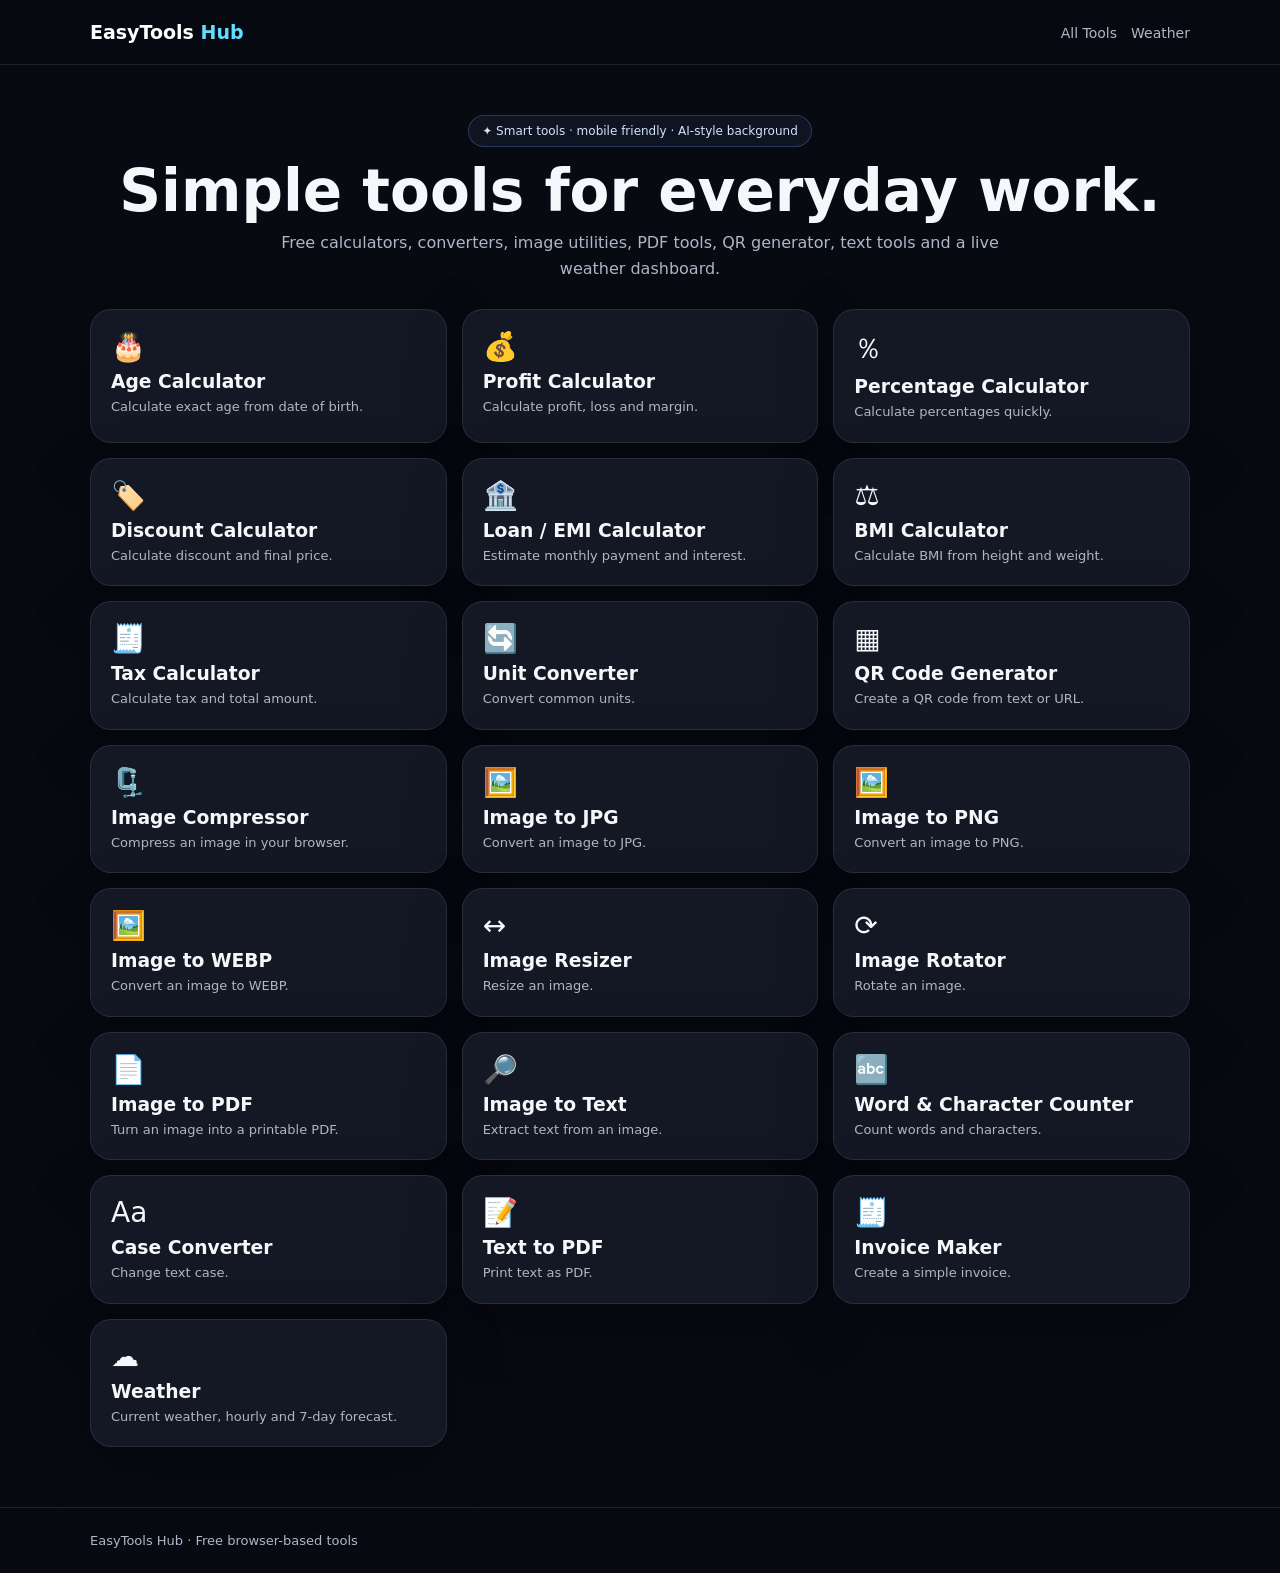
==== commit e77b43cf: "Add files via upload EasyTools Hub is a free, mobile-friendly online tools platform offering useful " ====
--- a/index.html
+++ b/index.html
@@ -1,37 +1,120 @@
-<!doctype html><html lang="en"><head><meta charset="utf-8"><meta name="viewport" content="width=device-width,initial-scale=1">
-<title>EasyTools Hub – Free Online Tools, Calculators & Image Utilities</title>
-<meta name="description" content="Free online calculators, image tools, QR generator, text utilities and everyday business tools. Fast, simple and mobile friendly.">
-<link rel="canonical" href="https://sabirlabshub.github.io/easytools-hub/"><link rel="stylesheet" href="assets/style.css"></head><body>
-<header><div class="wrap"><div class="brand">⚡ EasyTools Hub</div><div class="tag">Simple, useful online tools for everyday work.</div>
-<div class="search"><input id="search" placeholder="Search tools… e.g. age, image, QR, PDF"></div></div></header>
-<nav><div class="wrap navin"><b>EasyTools Hub</b><div class="navlinks"><a class="btn alt" href="./">Tools</a><a class="btn alt" href="#faq">FAQ</a></div></div></nav>
-<main class="wrap hero"><section class="card"><span class="pill">FREE ONLINE TOOLS</span><h1>Everyday tools in one simple place</h1><p class="desc">Calculators, image converters, compressor, OCR, QR codes and text utilities. Many tools work directly in your browser.</p></section>
-<h2 style="margin-top:28px">All Tools</h2><div class="grid" id="tools"><a class="tool-link" href="age-calculator/"><div class="card"><h2>🎂 Age Calculator</h2><p class="desc">Calculate age in years, months and days.</p><span class="pill">Open tool →</span></div></a>
-<a class="tool-link" href="profit-calculator/"><div class="card"><h2>💰 Profit Calculator</h2><p class="desc">Calculate profit, loss and margin.</p><span class="pill">Open tool →</span></div></a>
-<a class="tool-link" href="percentage-calculator/"><div class="card"><h2>📊 Percentage Calculator</h2><p class="desc">Calculate a percentage of a number.</p><span class="pill">Open tool →</span></div></a>
-<a class="tool-link" href="discount-calculator/"><div class="card"><h2>🏷️ Discount Calculator</h2><p class="desc">Calculate discount amount and final price.</p><span class="pill">Open tool →</span></div></a>
-<a class="tool-link" href="loan-emi-calculator/"><div class="card"><h2>🏦 Loan / EMI Calculator</h2><p class="desc">Estimate monthly loan payment.</p><span class="pill">Open tool →</span></div></a>
-<a class="tool-link" href="bmi-calculator/"><div class="card"><h2>⚖️ BMI Calculator</h2><p class="desc">Calculate BMI from height and weight.</p><span class="pill">Open tool →</span></div></a>
-<a class="tool-link" href="tax-calculator/"><div class="card"><h2>🧾 Tax Calculator</h2><p class="desc">Calculate tax amount and total.</p><span class="pill">Open tool →</span></div></a>
-<a class="tool-link" href="unit-converter/"><div class="card"><h2>📏 Unit Converter</h2><p class="desc">Convert common length and weight units.</p><span class="pill">Open tool →</span></div></a>
-<a class="tool-link" href="qr-code-generator/"><div class="card"><h2>🔳 QR Code Generator</h2><p class="desc">Generate a QR code from text or URL.</p><span class="pill">Open tool →</span></div></a>
-<a class="tool-link" href="image-compressor/"><div class="card"><h2>🗜️ Image Compressor</h2><p class="desc">Compress images in your browser.</p><span class="pill">Open tool →</span></div></a>
-<a class="tool-link" href="image-to-jpg/"><div class="card"><h2>🖼️ Image to JPG</h2><p class="desc">Convert images to JPG.</p><span class="pill">Open tool →</span></div></a>
-<a class="tool-link" href="image-to-png/"><div class="card"><h2>🖼️ Image to PNG</h2><p class="desc">Convert images to PNG.</p><span class="pill">Open tool →</span></div></a>
-<a class="tool-link" href="image-to-webp/"><div class="card"><h2>🖼️ Image to WEBP</h2><p class="desc">Convert images to WEBP.</p><span class="pill">Open tool →</span></div></a>
-<a class="tool-link" href="image-resizer/"><div class="card"><h2>📐 Image Resizer</h2><p class="desc">Resize an image to exact dimensions.</p><span class="pill">Open tool →</span></div></a>
-<a class="tool-link" href="image-rotator/"><div class="card"><h2>🔄 Image Rotator</h2><p class="desc">Rotate images and download them.</p><span class="pill">Open tool →</span></div></a>
-<a class="tool-link" href="image-to-pdf/"><div class="card"><h2>📄 Image to PDF</h2><p class="desc">Prepare images for PDF printing.</p><span class="pill">Open tool →</span></div></a>
-<a class="tool-link" href="image-to-text/"><div class="card"><h2>🔤 Image to Text (OCR)</h2><p class="desc">Extract text from images in your browser.</p><span class="pill">Open tool →</span></div></a>
-<a class="tool-link" href="word-character-counter/"><div class="card"><h2>🔢 Word & Character Counter</h2><p class="desc">Count words, characters and spaces.</p><span class="pill">Open tool →</span></div></a>
-<a class="tool-link" href="case-converter/"><div class="card"><h2>🔠 Case Converter</h2><p class="desc">Convert text to upper, lower or title case.</p><span class="pill">Open tool →</span></div></a>
-<a class="tool-link" href="text-to-pdf/"><div class="card"><h2>📝 Text to PDF</h2><p class="desc">Print text as a PDF from your browser.</p><span class="pill">Open tool →</span></div></a></div>
-<section id="faq" class="card" style="margin-top:22px"><h2>Frequently Asked Questions</h2>
-<details><summary>Are EasyTools Hub tools free?</summary><p>Yes. This site is designed around free browser-based tools.</p></details>
-<details><summary>Do I need an account?</summary><p>No account is required for these tools.</p></details>
-<details><summary>Can I use the tools on mobile?</summary><p>Yes. The interface is responsive for phones and desktops.</p></details>
-<details><summary>Are image tools private?</summary><p>Client-side image tools process files in your browser. OCR uses a browser library and may download language data when first used.</p></details>
+<!doctype html>
+<html lang="en">
+<head>
+<meta charset="utf-8">
+<meta name="viewport" content="width=device-width,initial-scale=1">
+<title>EasyTools Hub - Free Online Tools</title>
+<meta name="description" content="EasyTools Hub - calculators, converters, image tools, PDF tools, QR generator, text tools and weather.">
+<style>
+:root{--bg:#070a11;--card:#151b27e8;--card2:#222a37;--text:#f5f7fb;--muted:#aeb7c7;--line:#ffffff18;--a:#73a3ff;--a2:#63ddff}
+*{box-sizing:border-box}html,body{margin:0;font-family:system-ui,Arial;color:var(--text);background:var(--bg)}
+body{min-height:100vh}#bg{position:fixed;inset:0;width:100%;height:100%;z-index:-2;background:radial-gradient(circle at 15% 15%,#3b65c833,transparent 32%),radial-gradient(circle at 85% 75%,#23cce322,transparent 35%),#070a11}
+.gridbg{position:fixed;inset:0;z-index:-1;opacity:.22;background-image:linear-gradient(#7aa7ff0b 1px,transparent 1px),linear-gradient(90deg,#7aa7ff0b 1px,transparent 1px);background-size:42px 42px}
+.wrap{width:min(1100px,92%);margin:auto}header{position:sticky;top:0;z-index:5;background:#070a11cc;backdrop-filter:blur(14px);border-bottom:1px solid var(--line)}
+.nav{height:64px;display:flex;align-items:center;justify-content:space-between}.brand{font-weight:900;color:white;text-decoration:none;font-size:19px}.brand span{color:var(--a2)}
+nav a{color:var(--muted);text-decoration:none;margin-left:14px;font-size:14px}
+main{padding:30px 0 60px}.hero{text-align:center;padding:20px 0 28px}.badge{display:inline-block;padding:8px 13px;border:1px solid #73a3ff44;border-radius:30px;background:#73a3ff12;color:#d5e1ff;font-size:12px}
+h1{font-size:clamp(32px,7vw,58px);line-height:1;margin:15px 0 10px}.hero p{color:var(--muted);line-height:1.6;max-width:720px;margin:auto}
+.grid{display:grid;grid-template-columns:repeat(3,1fr);gap:15px}.card,.toolcard{background:var(--card);border:1px solid var(--line);border-radius:21px;padding:20px;box-shadow:0 20px 60px #0004}
+.toolcard{cursor:pointer;transition:.2s}.toolcard:hover{transform:translateY(-3px);border-color:#63ddff55}.toolcard h3{margin:8px 0 5px}.toolcard p{margin:0;color:var(--muted);font-size:13px;line-height:1.5}.ico{font-size:28px}
+.tool{max-width:920px;margin:auto}.back{margin-bottom:14px}.back a{color:#cbd9ff;text-decoration:none}
+.row{display:grid;grid-template-columns:repeat(2,1fr);gap:13px}.row3{display:grid;grid-template-columns:repeat(3,1fr);gap:13px}
+label{display:block;font-size:13px;color:#cbd3e0;margin-bottom:6px}input,select,textarea,button{font:inherit}
+input,select,textarea{width:100%;background:#101723;color:white;border:1px solid var(--line);border-radius:12px;padding:12px;outline:0}textarea{min-height:190px}
+.actions{display:flex;gap:9px;flex-wrap:wrap;margin-top:14px}button{border:0;border-radius:12px;padding:12px 16px;font-weight:800;cursor:pointer;background:linear-gradient(135deg,var(--a),var(--a2));color:#07101a}button.secondary{background:#202a39;color:white;border:1px solid var(--line)}
+.result{margin-top:16px;padding:16px;border-radius:15px;background:#ffffff08;border:1px solid var(--line);line-height:1.65}.small{color:var(--muted);font-size:13px}.hidden{display:none!important}
+.weather-now{background:linear-gradient(145deg,#272d38,#202630);border-radius:24px;padding:23px}.nowmain{display:flex;justify-content:space-between;align-items:center}.temp{font-size:70px}.condition{text-align:right}.hourly{display:grid;grid-template-columns:repeat(6,1fr);gap:7px;text-align:center;color:#c6ceda;margin-top:22px}.wi{font-size:28px;margin:9px 0}.warming{margin-top:16px;padding:18px;border-radius:19px;background:#252b35}.days{display:grid;grid-template-columns:repeat(7,1fr);gap:7px;margin-top:16px}.day{background:#252b35;border-radius:17px;padding:13px 6px;text-align:center;color:#bec7d4;font-size:12px}.day.active{border:2px solid #e7ebf3;color:white;padding:11px 4px}.stats{display:grid;grid-template-columns:1fr 1fr;gap:12px;margin-top:16px}.stat{background:#252b35;border-radius:17px;padding:17px}
+footer{border-top:1px solid var(--line);padding:25px 0;color:var(--muted);font-size:13px}
+@media(max-width:760px){nav a{display:none}.grid,.row,.row3{grid-template-columns:1fr}.days{grid-template-columns:repeat(4,1fr)}.hourly{grid-template-columns:repeat(3,1fr)}.temp{font-size:58px}}
+</style>
+</head>
+<body>
+<canvas id="bg"></canvas><div class="gridbg"></div>
+<header><div class="wrap nav"><a class="brand" href="#home">EasyTools<span> Hub</span></a><nav><a href="#home">All Tools</a><a href="#weather">Weather</a></nav></div></header>
+<main class="wrap">
+<section id="home">
+<div class="hero"><span class="badge">✦ Smart tools · mobile friendly · AI-style background</span><h1>Simple tools for everyday work.</h1><p>Free calculators, converters, image utilities, PDF tools, QR generator, text tools and a live weather dashboard.</p></div>
+<div class="grid" id="cards"></div>
 </section>
-<div class="tool-card"><a href="weather/"><span class="tool-icon">🌤️</span><strong>Weather</strong><span>Current weather & 7-day forecast</span></a></div>
-</main><footer>EasyTools Hub · Free everyday tools</footer>
-<script>document.getElementById('search').addEventListener('input',e=>{const q=e.target.value.toLowerCase();document.querySelectorAll('.tool-link').forEach(x=>x.classList.toggle('hidden',q&&!x.innerText.toLowerCase().includes(q)))})</script></body></html>+<section id="toolview" class="hidden"></section>
+</main>
+<footer><div class="wrap">EasyTools Hub · Free browser-based tools</div></footer>
+<script>
+const tools=[
+['age','🎂','Age Calculator','Calculate exact age from date of birth.'],
+['profit','💰','Profit Calculator','Calculate profit, loss and margin.'],
+['percentage','％','Percentage Calculator','Calculate percentages quickly.'],
+['discount','🏷️','Discount Calculator','Calculate discount and final price.'],
+['emi','🏦','Loan / EMI Calculator','Estimate monthly payment and interest.'],
+['bmi','⚖️','BMI Calculator','Calculate BMI from height and weight.'],
+['tax','🧾','Tax Calculator','Calculate tax and total amount.'],
+['units','🔄','Unit Converter','Convert common units.'],
+['qr','▦','QR Code Generator','Create a QR code from text or URL.'],
+['compress','🗜️','Image Compressor','Compress an image in your browser.'],
+['jpg','🖼️','Image to JPG','Convert an image to JPG.'],
+['png','🖼️','Image to PNG','Convert an image to PNG.'],
+['webp','🖼️','Image to WEBP','Convert an image to WEBP.'],
+['resize','↔️','Image Resizer','Resize an image.'],
+['rotate','⟳','Image Rotator','Rotate an image.'],
+['imagepdf','📄','Image to PDF','Turn an image into a printable PDF.'],
+['ocr','🔎','Image to Text','Extract text from an image.'],
+['counter','🔤','Word & Character Counter','Count words and characters.'],
+['case','Aa','Case Converter','Change text case.'],
+['textpdf','📝','Text to PDF','Print text as PDF.'],
+['invoice','🧾','Invoice Maker','Create a simple invoice.'],
+['weather','☁️','Weather','Current weather, hourly and 7-day forecast.']
+];
+cards.innerHTML=tools.map(t=>`<div class="toolcard" onclick="location.hash='${t[0]}'"><div class="ico">${t[1]}</div><h3>${t[2]}</h3><p>${t[3]}</p></div>`).join('');
+const W={0:['☀️','Clear sky'],1:['🌤️','Mainly clear'],2:['⛅','Partly cloudy'],3:['☁️','Overcast'],45:['🌫️','Fog'],48:['🌫️','Rime fog'],51:['🌦️','Light drizzle'],53:['🌦️','Drizzle'],55:['🌧️','Heavy drizzle'],61:['🌦️','Light rain'],63:['🌧️','Rain'],65:['🌧️','Heavy rain'],71:['🌨️','Light snow'],73:['❄️','Snow'],75:['❄️','Heavy snow'],80:['🌦️','Rain showers'],81:['🌧️','Rain showers'],82:['⛈️','Heavy showers'],95:['⛈️','Thunderstorm'],96:['⛈️','Thunderstorm'],99:['⛈️','Thunderstorm']};
+function shell(title,html){toolview.innerHTML=`<div class="tool"><div class="back"><a href="#home">← All Tools</a></div><div class="hero"><span class="badge">✦ AI-style tool</span><h1>${title}</h1></div><div class="card">${html}</div></div>`;home.classList.add('hidden');toolview.classList.remove('hidden')}
+function numTool(title,label1,label2,fn){shell(title,`<div class="row"><div><label>${label1}</label><input id="a" type="number"></div><div><label>${label2}</label><input id="b" type="number"></div></div><div class="actions"><button onclick="${fn}()">Calculate</button></div><div id="out" class="result"></div>`)}
+function go(hash){let id=hash.replace('#','');if(!id||id==='home'){home.classList.remove('hidden');toolview.classList.add('hidden');return}
+if(id==='age')shell('Age Calculator',`<label>Date of birth</label><input id="dob" type="date"><div class="actions"><button onclick="age()">Calculate Age</button></div><div id="out" class="result">Enter your date of birth.</div>`);
+else if(id==='profit')numTool('Profit Calculator','Cost','Revenue','profit');
+else if(id==='percentage')numTool('Percentage Calculator','Part','Total','percentage');
+else if(id==='discount')numTool('Discount Calculator','Price','Discount %','discount');
+else if(id==='emi')shell('Loan / EMI Calculator',`<div class="row3"><div><label>Loan amount</label><input id="p" type="number" value="100000"></div><div><label>Annual interest %</label><input id="r" type="number" value="10"></div><div><label>Years</label><input id="y" type="number" value="5"></div></div><div class="actions"><button onclick="emi()">Calculate EMI</button></div><div id="out" class="result"></div>`);
+else if(id==='bmi')shell('BMI Calculator',`<div class="row"><div><label>Weight kg</label><input id="w" type="number"></div><div><label>Height cm</label><input id="h" type="number"></div></div><div class="actions"><button onclick="bmi()">Calculate BMI</button></div><div id="out" class="result"></div>`);
+else if(id==='tax')numTool('Tax Calculator','Amount','Tax %','tax');
+else if(id==='units')shell('Unit Converter',`<div class="row3"><div><label>Value</label><input id="uv" type="number" value="1"></div><div><label>From</label><select id="uf"><option>km</option><option>m</option><option>cm</option><option>mi</option><option>kg</option><option>lb</option><option>C</option><option>F</option></select></div><div><label>To</label><select id="ut"><option>m</option><option>km</option><option>cm</option><option>mi</option><option>kg</option><option>lb</option><option>C</option><option>F</option></select></div></div><div class="actions"><button onclick="units()">Convert</button></div><div id="out" class="result"></div>`);
+else if(id==='qr')shell('QR Code Generator',`<label>Text or URL</label><input id="q" placeholder="https://example.com"><div class="actions"><button onclick="qr()">Generate QR</button></div><div id="out" class="result" style="text-align:center"></div>`);
+else if(['compress','jpg','png','webp'].includes(id))imageTool(id);
+else if(id==='resize')shell('Image Resizer',`<label>Choose image</label><input id="file" type="file" accept="image/*"><div class="row"><div><label>Width</label><input id="nw" type="number"></div><div><label>Height</label><input id="nh" type="number"></div></div><div class="actions"><button onclick="resizeImg()">Resize & Download</button></div><div id="out" class="result"></div>`);
+else if(id==='rotate')shell('Image Rotator',`<label>Choose image</label><input id="file" type="file" accept="image/*"><div class="actions"><button onclick="rotate(90)">Rotate 90°</button><button class="secondary" onclick="rotate(180)">Rotate 180°</button></div><div id="out" class="result"></div>`);
+else if(id==='imagepdf')shell('Image to PDF',`<label>Choose image</label><input id="file" type="file" accept="image/*"><div class="actions"><button onclick="imagePDF()">Open PDF print view</button></div><div id="out" class="result"></div>`);
+else if(id==='ocr')shell('Image to Text',`<label>Choose image</label><input id="file" type="file" accept="image/*"><div class="actions"><button onclick="ocr()">Extract Text</button></div><textarea id="out" placeholder="OCR result"></textarea><p class="small">OCR uses Tesseract.js and needs internet on first load.</p>`);
+else if(id==='counter')shell('Word & Character Counter',`<textarea id="txt" oninput="counter()" placeholder="Type or paste text..."></textarea><div id="out" class="result">Words: 0 · Characters: 0 · Lines: 0</div>`);
+else if(id==='case')shell('Case Converter',`<textarea id="txt" placeholder="Enter text..."></textarea><div class="actions"><button onclick="cas('upper')">UPPERCASE</button><button onclick="cas('lower')">lowercase</button><button onclick="cas('title')">Title Case</button><button onclick="cas('sentence')">Sentence case</button></div>`);
+else if(id==='textpdf')shell('Text to PDF',`<textarea id="txt" placeholder="Write or paste text..."></textarea><div class="actions"><button onclick="textPDF()">Open PDF print view</button></div>`);
+else if(id==='invoice')shell('Invoice Maker',`<div class="row"><div><label>Business</label><input id="biz"></div><div><label>Customer</label><input id="cus"></div></div><div class="row"><div><label>Item</label><input id="item"></div><div><label>Amount</label><input id="amt" type="number"></div></div><div class="actions"><button onclick="invoice()">Create Invoice</button></div><div id="out" class="result"></div>`);
+else if(id==='weather')weatherPage();
+}
+function age(){let d=new Date(dob.value),n=new Date(),y=n.getFullYear()-d.getFullYear(),m=n.getMonth()-d.getMonth(),da=n.getDate()-d.getDate();if(da<0){m--;da+=new Date(n.getFullYear(),n.getMonth(),0).getDate()}if(m<0){y--;m+=12}out.innerHTML=`<b>${y} years, ${m} months, ${da} days</b>`}
+function profit(){let c=+a.value,r=+b.value,p=r-c;out.innerHTML=`<b>${p>=0?'Profit':'Loss'}: ${p.toFixed(2)}</b><br>Margin: ${r?(p/r*100).toFixed(2):0}%`}
+function percentage(){out.innerHTML=`<b>${(+b.value?(+a.value/+b.value*100):0).toFixed(2)}%</b>`}
+function discount(){let p=+a.value,d=+b.value,s=p*d/100;out.innerHTML=`Discount: <b>${s.toFixed(2)}</b><br>Final price: <b>${(p-s).toFixed(2)}</b>`}
+function tax(){let p=+a.value,t=+b.value,s=p*t/100;out.innerHTML=`Tax: <b>${s.toFixed(2)}</b><br>Total: <b>${(p+s).toFixed(2)}</b>`}
+function emi(){let P=+p.value,R=+r.value/1200,N=+y.value*12,e=R?P*R*(1+R)**N/((1+R)**N-1):P/N;out.innerHTML=`Monthly EMI: <b>${e.toFixed(2)}</b><br>Total payment: ${(e*N).toFixed(2)}<br>Total interest: ${(e*N-P).toFixed(2)}`}
+function bmi(){let b=+w.value/((+h.value/100)**2);out.innerHTML=`BMI: <b>${b.toFixed(1)}</b><br>${b<18.5?'Underweight':b<25?'Normal range':b<30?'Overweight':'Obesity'}`}
+function units(){let x=+uv.value,A=uf.value,B=ut.value,L={m:1,km:1000,cm:.01,mi:1609.344},Q={kg:1,lb:.45359237},z=A in L&&B in L?x*L[A]/L[B]:A in Q&&B in Q?x*Q[A]/Q[B]:A==='C'&&B==='F'?x*9/5+32:A==='F'&&B==='C'?(x-32)*5/9:A===B?x:null;out.innerHTML=z===null?'Choose compatible units.':`<b>${z.toFixed(4)}</b> ${B}`}
+function qr(){let s=encodeURIComponent(q.value.trim());out.innerHTML=s?`<img style="max-width:280px" src="https://api.qrserver.com/v1/create-qr-code/?size=280x280&data=${s}">`:'Enter text or URL.'}
+function imageTool(id){let title={compress:'Image Compressor',jpg:'Image to JPG',png:'Image to PNG',webp:'Image to WEBP'}[id];shell(title,`<label>Choose image</label><input id="file" type="file" accept="image/*"><div class="actions"><button onclick="convertImage('${id}')">Convert & Download</button></div><div id="out" class="result"></div>`)}
+function readImage(){let f=file.files[0];return f?new Promise(res=>{let i=new Image();i.onload=()=>res(i);i.src=URL.createObjectURL(f)}):null}
+async function convertImage(id){let i=await readImage();if(!i)return out.textContent='Choose an image.';let c=document.createElement('canvas');c.width=i.width;c.height=i.height;c.getContext('2d').drawImage(i,0,0);let type=id==='jpg'||id==='compress'?'image/jpeg':id==='png'?'image/png':'image/webp';c.toBlob(b=>download(b,'easytools.'+type.split('/')[1]),type,id==='compress'?.55:.9)}
+async function resizeImg(){let i=await readImage();if(!i)return;let w=+nw.value||i.width,h=+nh.value||i.height,c=document.createElement('canvas');c.width=w;c.height=h;c.getContext('2d').drawImage(i,0,0,w,h);c.toBlob(b=>download(b,'resized.jpg'),'image/jpeg',.88)}
+async function rotate(deg){let i=await readImage();if(!i)return;let c=document.createElement('canvas'),s=deg%180?1:0;c.width=s?i.height:i.width;c.height=s?i.width:i.height;let g=c.getContext('2d');g.translate(c.width/2,c.height/2);g.rotate(deg*Math.PI/180);g.drawImage(i,-i.width/2,-i.height/2);c.toBlob(b=>download(b,'rotated.jpg'),'image/jpeg',.9)}
+function download(b,n){let a=document.createElement('a');a.href=URL.createObjectURL(b);a.download=n;a.click()}
+async function imagePDF(){let f=file.files[0];if(!f)return;let src=URL.createObjectURL(f),w=open('');w.document.write(`<html><body style="text-align:center"><img src="${src}" style="max-width:100%"><script>onload=()=>print()<\/script></body></html>`);w.document.close()}
+async function ocr(){if(!window.Tesseract){let s=document.createElement('script');s.src='https://cdn.jsdelivr.net/npm/tesseract.js@5/dist/tesseract.min.js';document.body.appendChild(s);await new Promise(r=>s.onload=r)}let f=file.files[0];if(!f)return out.value='Choose an image.';out.value='Reading image...';let r=await Tesseract.recognize(f,'eng');out.value=r.data.text}
+function counter(){let s=txt.value;out.innerHTML=`Words: <b>${s.trim()?s.trim().split(/\\s+/).length:0}</b> · Characters: <b>${s.length}</b> · Lines: <b>${s?s.split('\\n').length:0}</b>`}
+function cas(k){let s=txt.value;if(k==='upper')txt.value=s.toUpperCase();if(k==='lower')txt.value=s.toLowerCase();if(k==='title')txt.value=s.toLowerCase().replace(/\\b\\w/g,c=>c.toUpperCase());if(k==='sentence')txt.value=s.toLowerCase().replace(/(^|[.!?]\\s+)\\w/g,c=>c.toUpperCase())}
+function textPDF(){let safe=txt.value.replace(/&/g,'&amp;').replace(/</g,'&lt;').replace(/>/g,'&gt;').replace(/\\n/g,'<br>'),w=open('');w.document.write(`<html><body style="font:16px Arial;line-height:1.6;padding:30px">${safe}<script>onload=()=>print()<\/script></body></html>`);w.document.close()}
+function invoice(){let a=+amt.value||0;out.innerHTML=`<div style="background:white;color:#111;padding:24px;border-radius:12px"><h2>${biz.value||'Invoice'}</h2><p>Bill to: ${cus.value||'Customer'}</p><hr><p>${item.value||'Item'} <b style="float:right">${a.toFixed(2)}</b></p><hr><h3>Total <span style="float:right">${a.toFixed(2)}</span></h3><button onclick="print()">Print / Save PDF</button></div>`}
+function weatherPage(){shell('Weather',`<div class="weather-search" style="display:flex;gap:8px;margin-bottom:12px"><input id="city" value="Kasur" placeholder="Search city"><button onclick="loadWeather()">Search</button></div><div id="status" class="small">Loading weather...</div><div class="weather-now"><div>Now</div><div class="nowmain"><div><div id="temp" class="temp">--°</div><div id="place" class="small">--</div></div><div class="condition"><div id="icon" style="font-size:55px">☁️</div><div id="cond">Loading...</div><div class="small">Feels like <span id="feels">--</span>°</div></div></div><div id="hourly" class="hourly"></div></div><div id="trend" class="warming">↗ Weather trend loading...</div><div id="days" class="days"></div><div class="stats"><div class="stat">🌧️ <b>Precipitation</b><div id="rain" class="small">--%</div></div><div class="stat">💨 <b>Wind</b><div id="wind" class="small">-- km/h</div></div></div>`);loadWeather()}
+async function loadWeather(){try{status.textContent='Updating weather...';let g=await fetch('https://geocoding-api.open-meteo.com/v1/search?name='+encodeURIComponent(city.value)+'&count=1&language=en&format=json').then(r=>r.json());if(!g.results?.length)throw Error('City not found');let q=g.results[0];let u=`https://api.open-meteo.com/v1/forecast?latitude=${q.latitude}&longitude=${q.longitude}&current=temperature_2m,apparent_temperature,weather_code,wind_speed_10m&hourly=temperature_2m,weather_code&daily=weather_code,temperature_2m_max,temperature_2m_min,precipitation_probability_max&timezone=auto&forecast_days=7`;let d=await fetch(u).then(r=>r.json()),c=d.current,m=W[c.weather_code]||['☁️','Weather'];place.textContent=q.name+(q.country?', '+q.country:'');temp.textContent=Math.round(c.temperature_2m)+'°';feels.textContent=Math.round(c.apparent_temperature);icon.textContent=m[0];cond.textContent=m[1];wind.textContent=Math.round(c.wind_speed_10m)+' km/h';rain.textContent=Math.round(d.daily.precipitation_probability_max[0]||0)+'%';let hs=d.hourly.time.map((t,i)=>({t,i})).filter(o=>new Date(o.t)>=new Date(c.time)).slice(0,6);hourly.innerHTML=hs.map(o=>`<div>${Math.round(d.hourly.temperature_2m[o.i])}°<div class="wi">${(W[d.hourly.weather_code[o.i]]||['☁️'])[0]}</div><div>${new Date(o.t).toLocaleTimeString([],{hour:'numeric'})}</div></div>`).join('');days.innerHTML=d.daily.time.map((t,i)=>`<div class="day ${i===0?'active':''}">${i===0?'Today':new Date(t).toLocaleDateString([],{weekday:'short'})}<div class="wi">${(W[d.daily.weather_code[i]]||['☁️'])[0]}</div>${Math.round(d.daily.temperature_2m_max[i])}°/${Math.round(d.daily.temperature_2m_min[i])}°</div>`).join('');let delta=Math.round(d.daily.temperature_2m_max[6]-d.daily.temperature_2m_max[0]);trend.textContent=(delta>=0?'↗ Warming':'↘ Cooling')+' expected over the next 6 days';status.textContent='Updated from Open-Meteo';}catch(e){status.textContent=e.message||'Weather unavailable.'}}
+addEventListener('hashchange',()=>go(location.hash));go(location.hash||'#home');
+// lightweight animated AI/neural background
+const c=document.getElementById('bg'),x=c.getContext('2d');let w,h,p=[];
+function rs(){w=innerWidth;h=innerHeight;c.width=w*devicePixelRatio;c.height=h*devicePixelRatio;x.setTransform(devicePixelRatio,0,0,devicePixelRatio,0,0);p=Array.from({length:w<700?32:55},()=>({x:Math.random()*w,y:Math.random()*h,vx:(Math.random()-.5)*.25,vy:(Math.random()-.5)*.25}))}function anim(){x.clearRect(0,0,w,h);p.forEach(a=>{a.x+=a.vx;a.y+=a.vy;if(a.x<0||a.x>w)a.vx*=-1;if(a.y<0||a.y>h)a.vy*=-1;x.fillStyle='#79b6ffb8';x.beginPath();x.arc(a.x,a.y,1.4,0,7);x.fill()});for(let i=0;i<p.length;i++)for(let j=i+1;j<p.length;j++){let a=p[i],b=p[j],d=Math.hypot(a.x-b.x,a.y-b.y);if(d<125){x.strokeStyle=`rgba(92,178,255,${(1-d/125)*.14})`;x.beginPath();x.moveTo(a.x,a.y);x.lineTo(b.x,b.y);x.stroke()}}requestAnimationFrame(anim)}addEventListener('resize',rs);rs();anim();
+</script>
+</body></html>
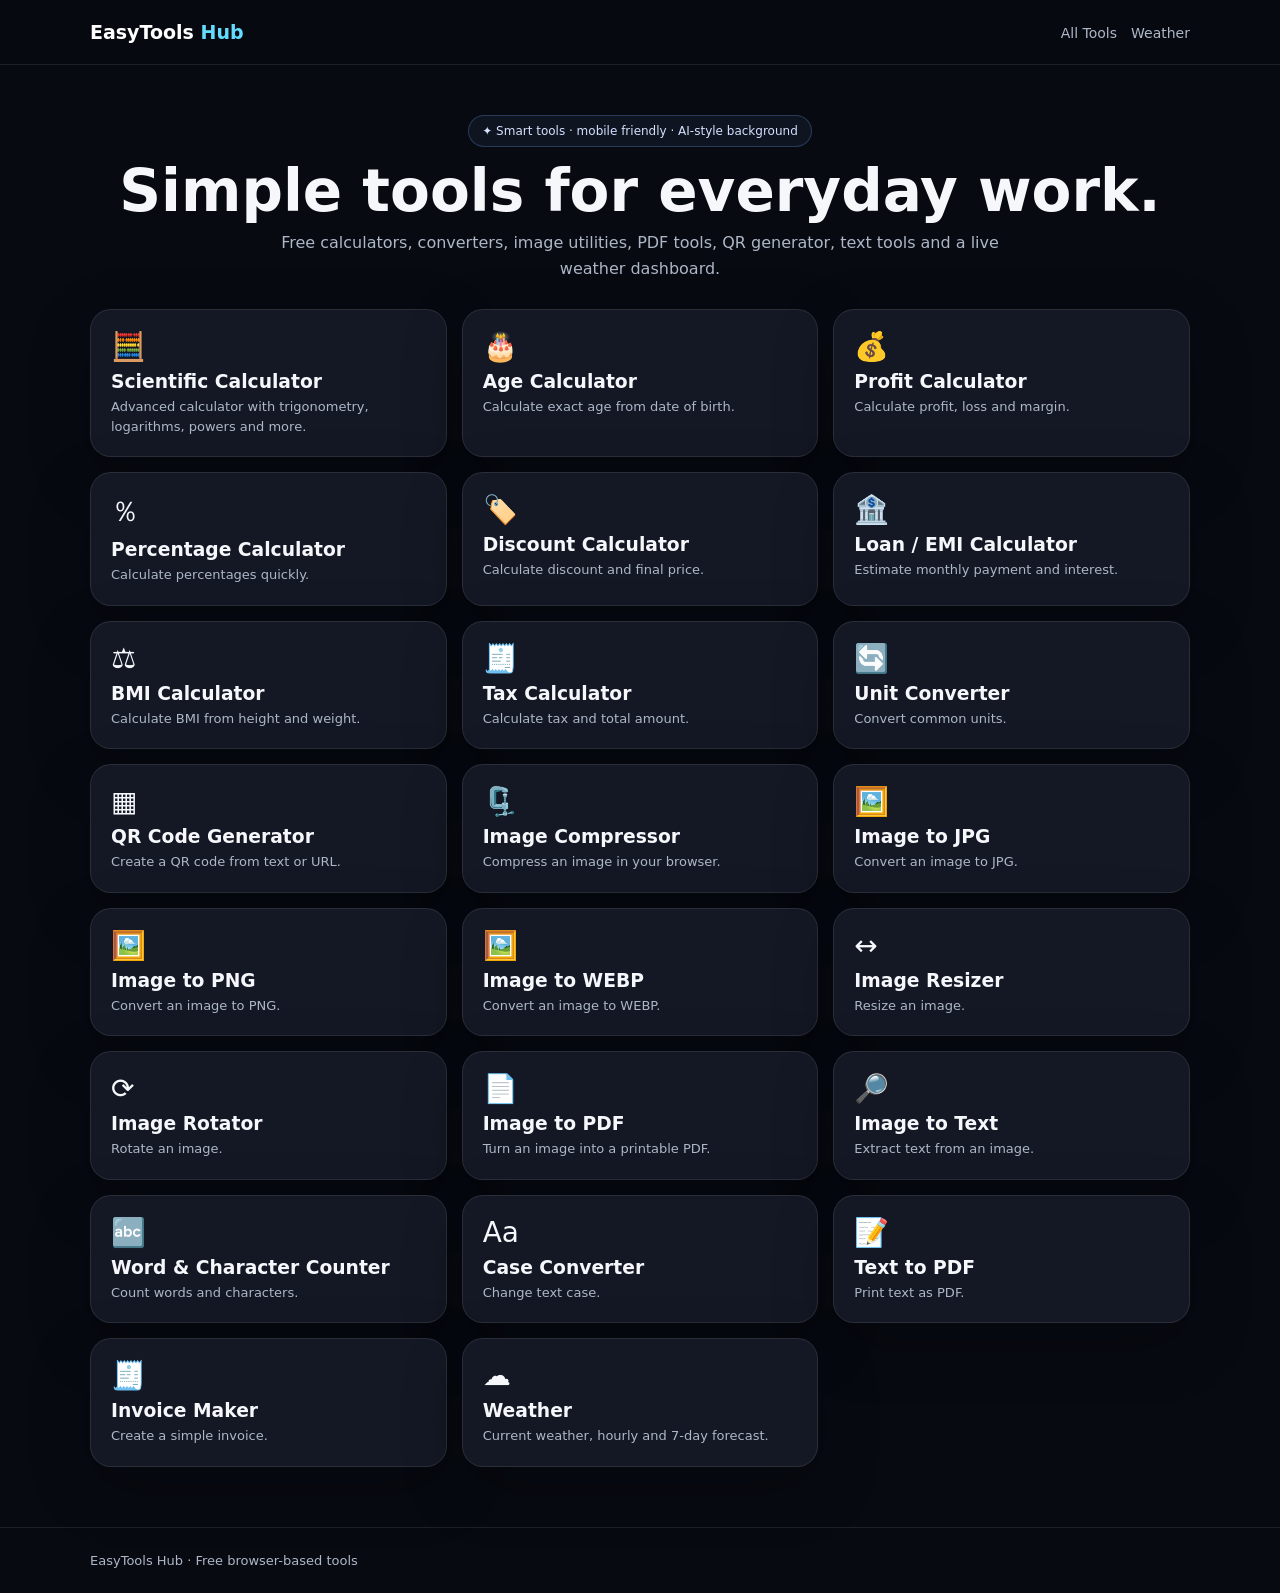
==== commit 7bc43430: "index.html" ====
--- a/index.html
+++ b/index.html
@@ -41,6 +41,7 @@
 <footer><div class="wrap">EasyTools Hub · Free browser-based tools</div></footer>
 <script>
 const tools=[
+['calculator','🧮','Scientific Calculator','Advanced calculator with trigonometry, logarithms, powers and more.'],
 ['age','🎂','Age Calculator','Calculate exact age from date of birth.'],
 ['profit','💰','Profit Calculator','Calculate profit, loss and margin.'],
 ['percentage','％','Percentage Calculator','Calculate percentages quickly.'],
@@ -64,7 +65,7 @@
 ['invoice','🧾','Invoice Maker','Create a simple invoice.'],
 ['weather','☁️','Weather','Current weather, hourly and 7-day forecast.']
 ];
-cards.innerHTML=tools.map(t=>`<div class="toolcard" onclick="location.hash='${t[0]}'"><div class="ico">${t[1]}</div><h3>${t[2]}</h3><p>${t[3]}</p></div>`).join('');
+cards.innerHTML=tools.map(t=>`<div class="toolcard" onclick="${t[0]==='calculator' ? "location.href='calculator.html'" : "location.hash='"+t[0]+"'"}"><div class="ico">${t[1]}</div><h3>${t[2]}</h3><p>${t[3]}</p></div>`).join('');
 const W={0:['☀️','Clear sky'],1:['🌤️','Mainly clear'],2:['⛅','Partly cloudy'],3:['☁️','Overcast'],45:['🌫️','Fog'],48:['🌫️','Rime fog'],51:['🌦️','Light drizzle'],53:['🌦️','Drizzle'],55:['🌧️','Heavy drizzle'],61:['🌦️','Light rain'],63:['🌧️','Rain'],65:['🌧️','Heavy rain'],71:['🌨️','Light snow'],73:['❄️','Snow'],75:['❄️','Heavy snow'],80:['🌦️','Rain showers'],81:['🌧️','Rain showers'],82:['⛈️','Heavy showers'],95:['⛈️','Thunderstorm'],96:['⛈️','Thunderstorm'],99:['⛈️','Thunderstorm']};
 function shell(title,html){toolview.innerHTML=`<div class="tool"><div class="back"><a href="#home">← All Tools</a></div><div class="hero"><span class="badge">✦ AI-style tool</span><h1>${title}</h1></div><div class="card">${html}</div></div>`;home.classList.add('hidden');toolview.classList.remove('hidden')}
 function numTool(title,label1,label2,fn){shell(title,`<div class="row"><div><label>${label1}</label><input id="a" type="number"></div><div><label>${label2}</label><input id="b" type="number"></div></div><div class="actions"><button onclick="${fn}()">Calculate</button></div><div id="out" class="result"></div>`)}
@@ -117,4 +118,4 @@
 const c=document.getElementById('bg'),x=c.getContext('2d');let w,h,p=[];
 function rs(){w=innerWidth;h=innerHeight;c.width=w*devicePixelRatio;c.height=h*devicePixelRatio;x.setTransform(devicePixelRatio,0,0,devicePixelRatio,0,0);p=Array.from({length:w<700?32:55},()=>({x:Math.random()*w,y:Math.random()*h,vx:(Math.random()-.5)*.25,vy:(Math.random()-.5)*.25}))}function anim(){x.clearRect(0,0,w,h);p.forEach(a=>{a.x+=a.vx;a.y+=a.vy;if(a.x<0||a.x>w)a.vx*=-1;if(a.y<0||a.y>h)a.vy*=-1;x.fillStyle='#79b6ffb8';x.beginPath();x.arc(a.x,a.y,1.4,0,7);x.fill()});for(let i=0;i<p.length;i++)for(let j=i+1;j<p.length;j++){let a=p[i],b=p[j],d=Math.hypot(a.x-b.x,a.y-b.y);if(d<125){x.strokeStyle=`rgba(92,178,255,${(1-d/125)*.14})`;x.beginPath();x.moveTo(a.x,a.y);x.lineTo(b.x,b.y);x.stroke()}}requestAnimationFrame(anim)}addEventListener('resize',rs);rs();anim();
 </script>
-</body></html>+</body></html>
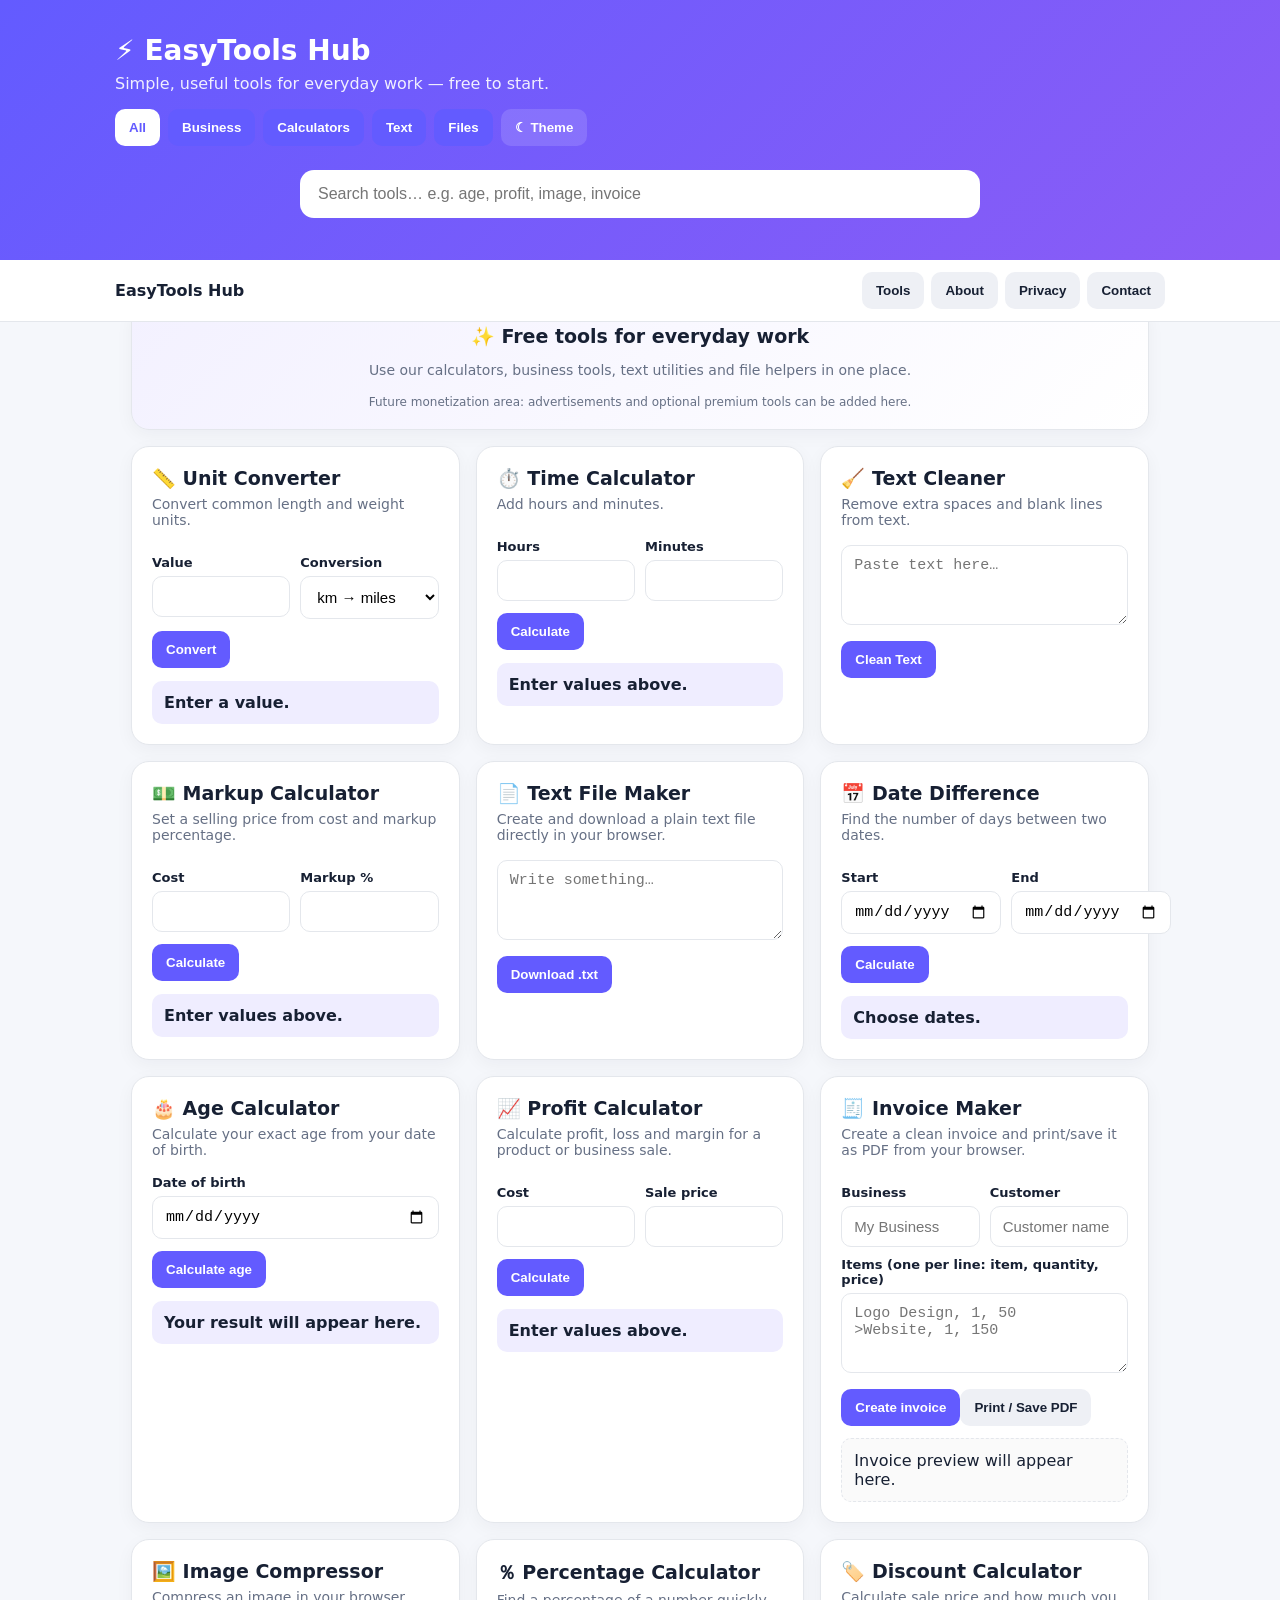
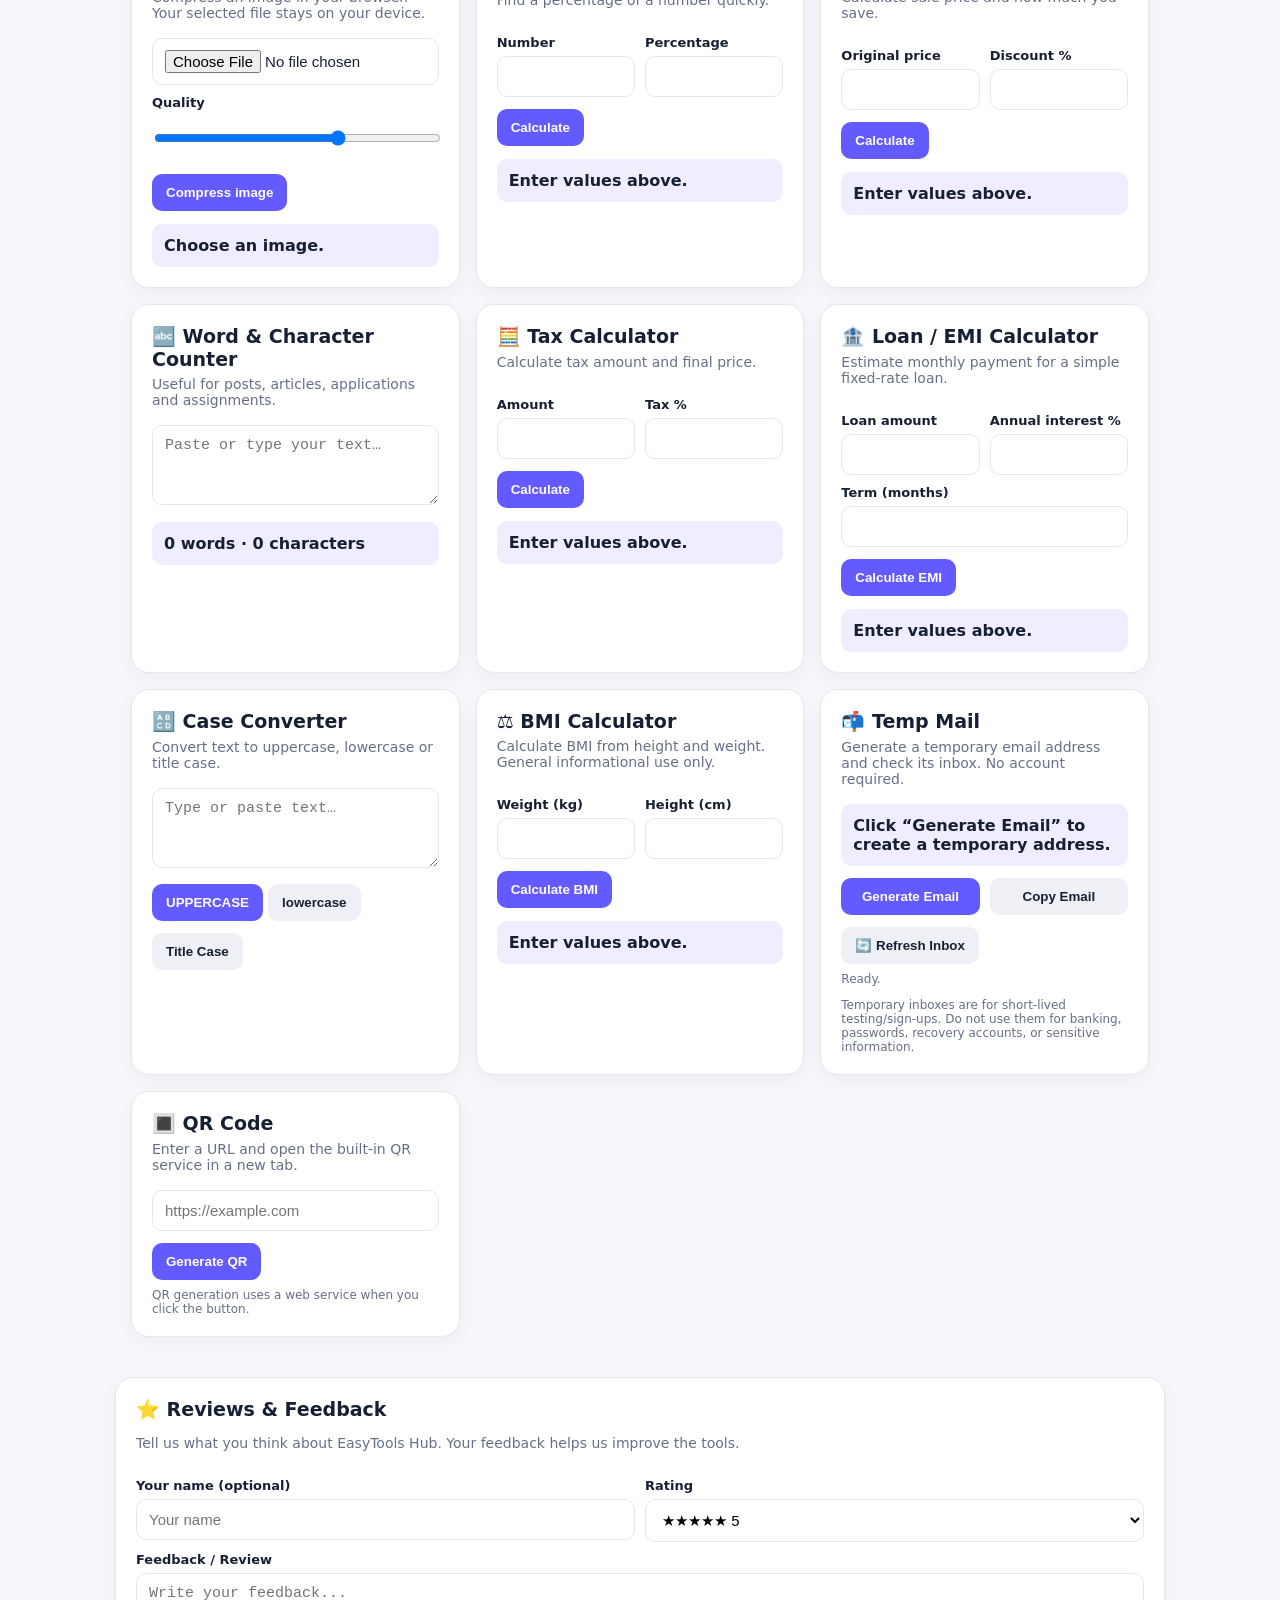
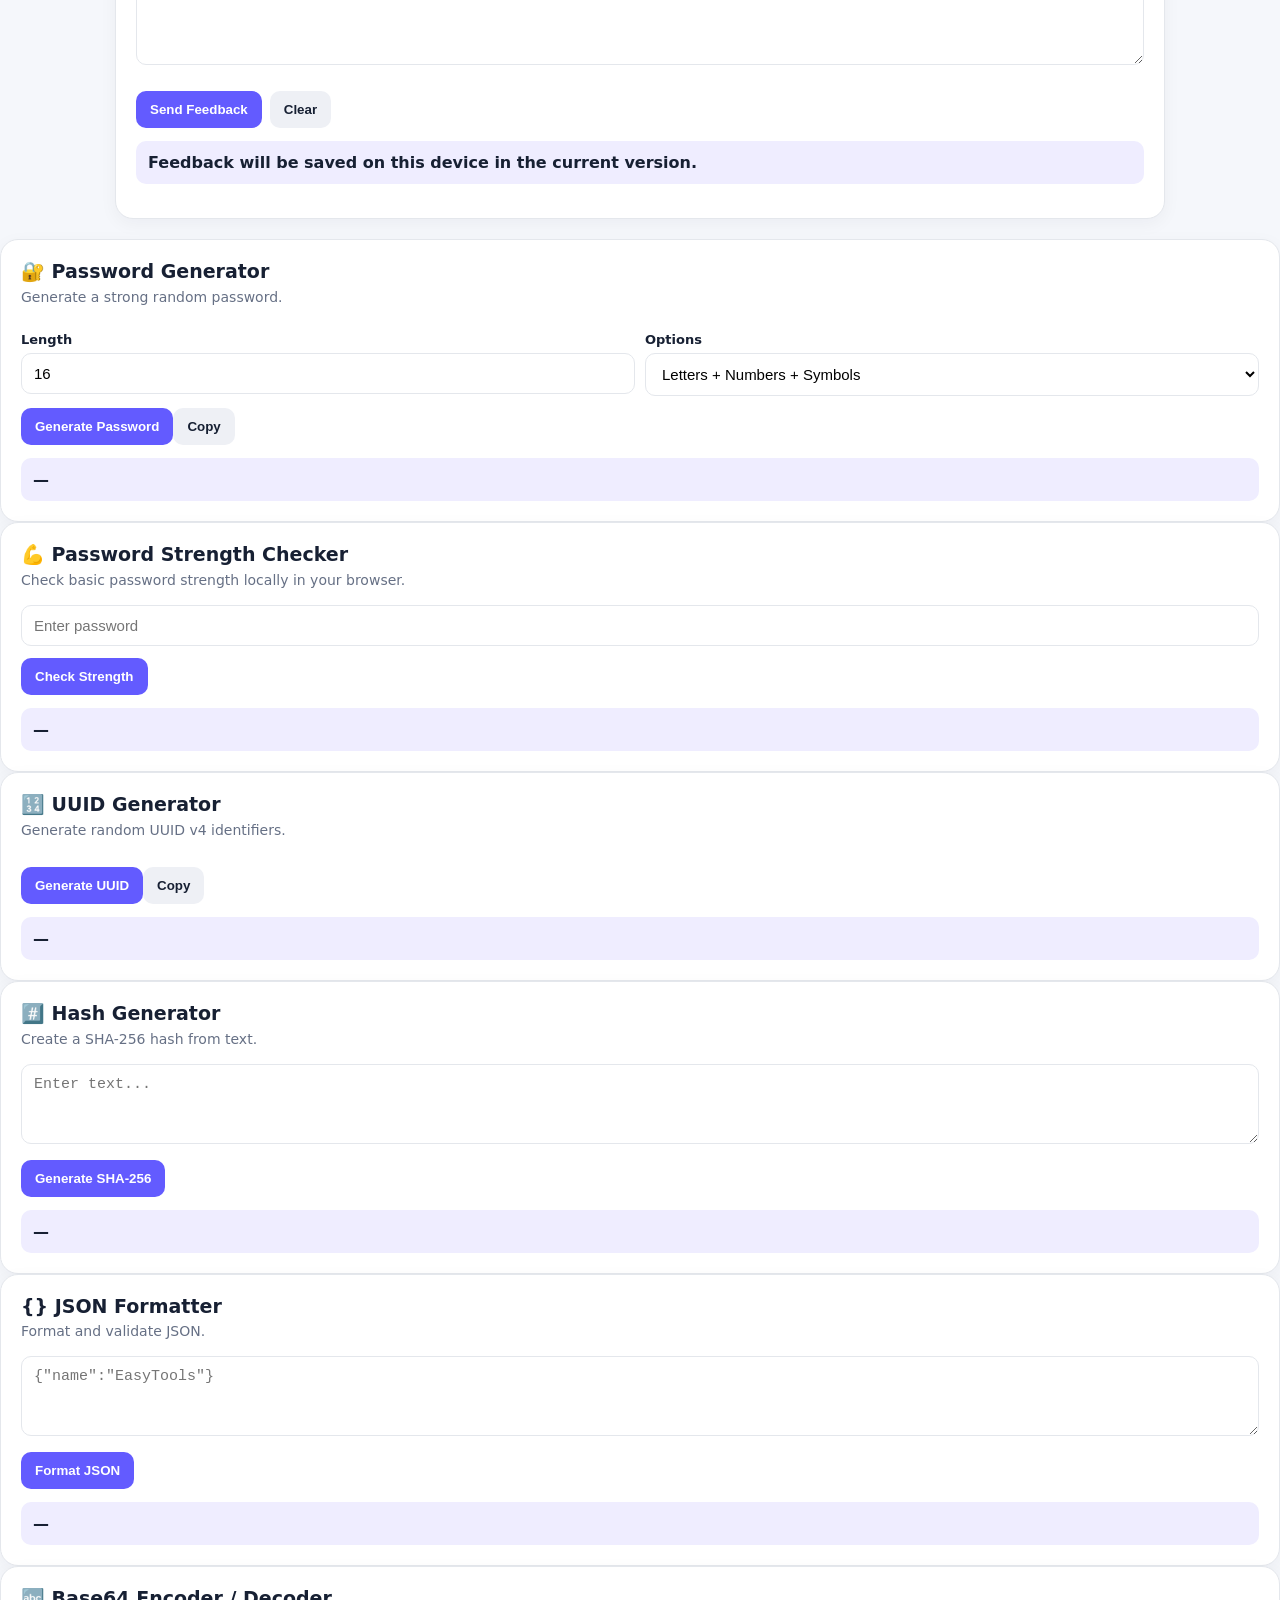
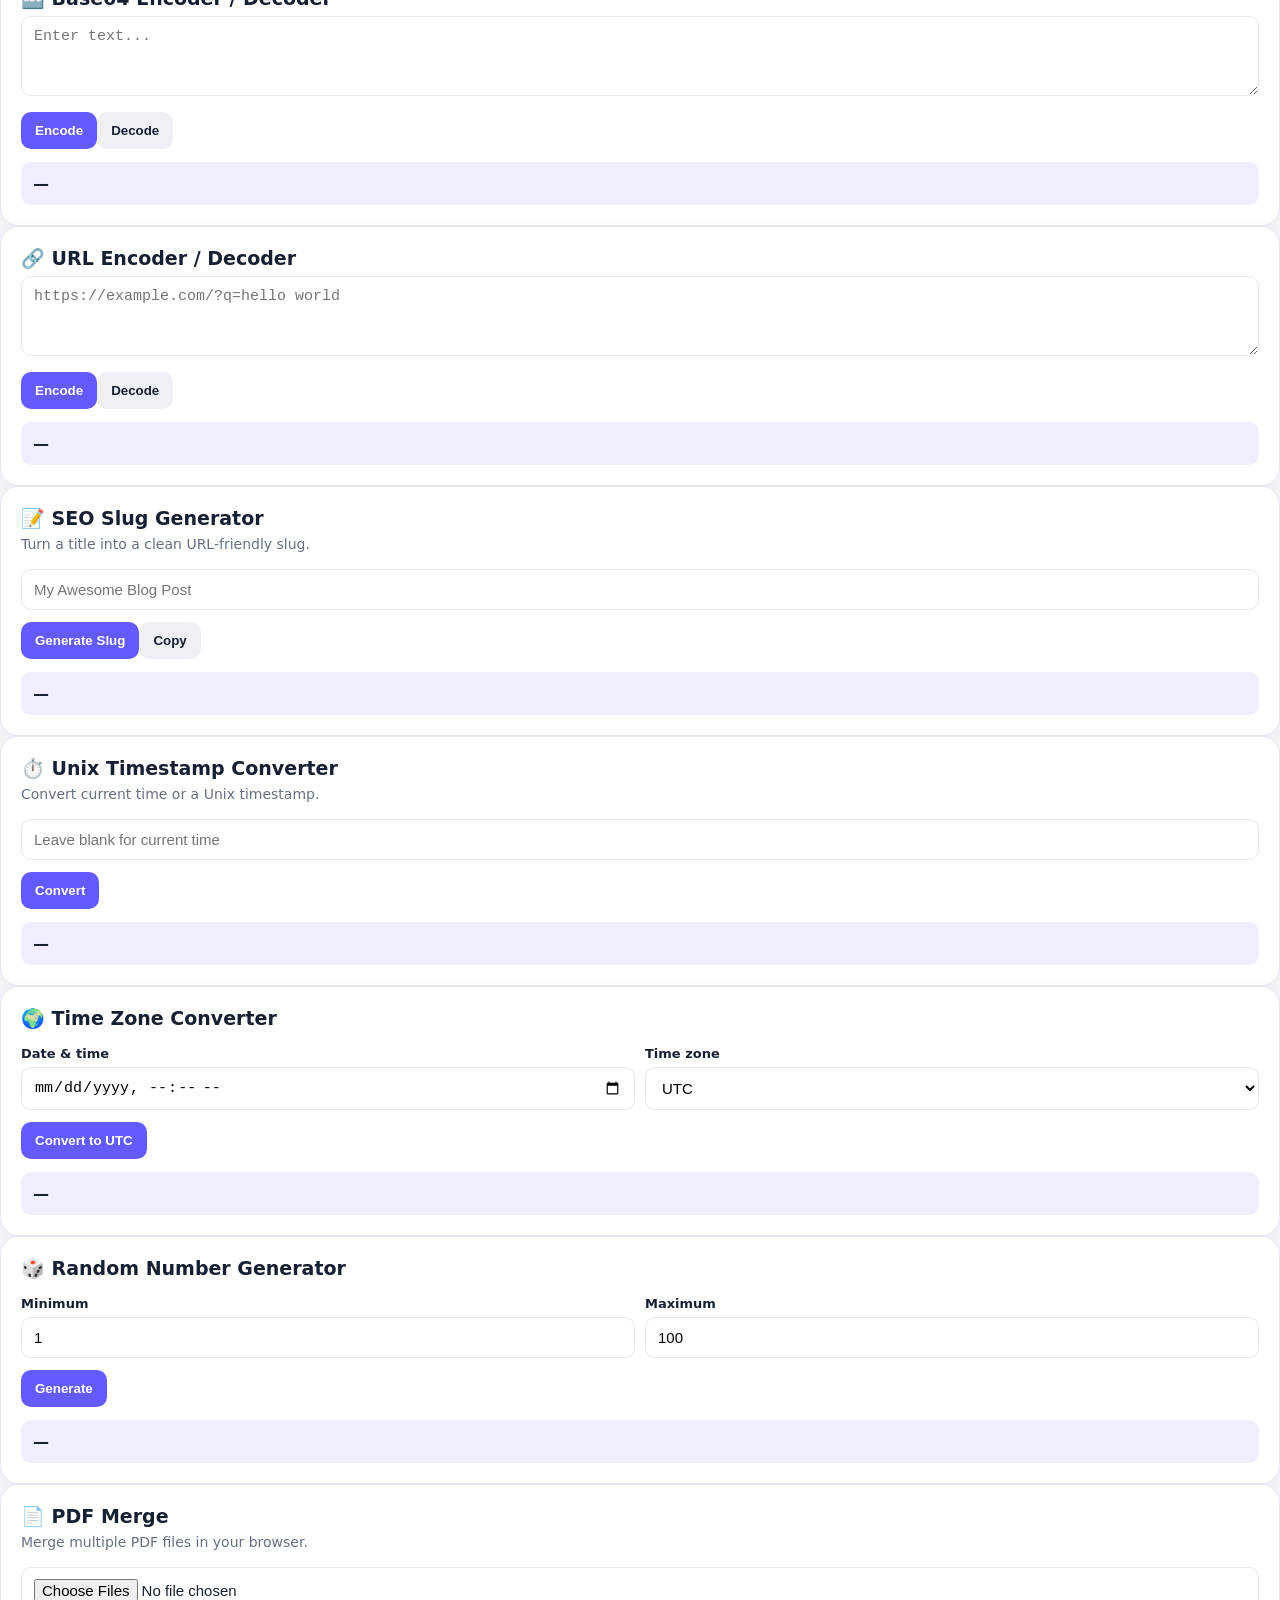
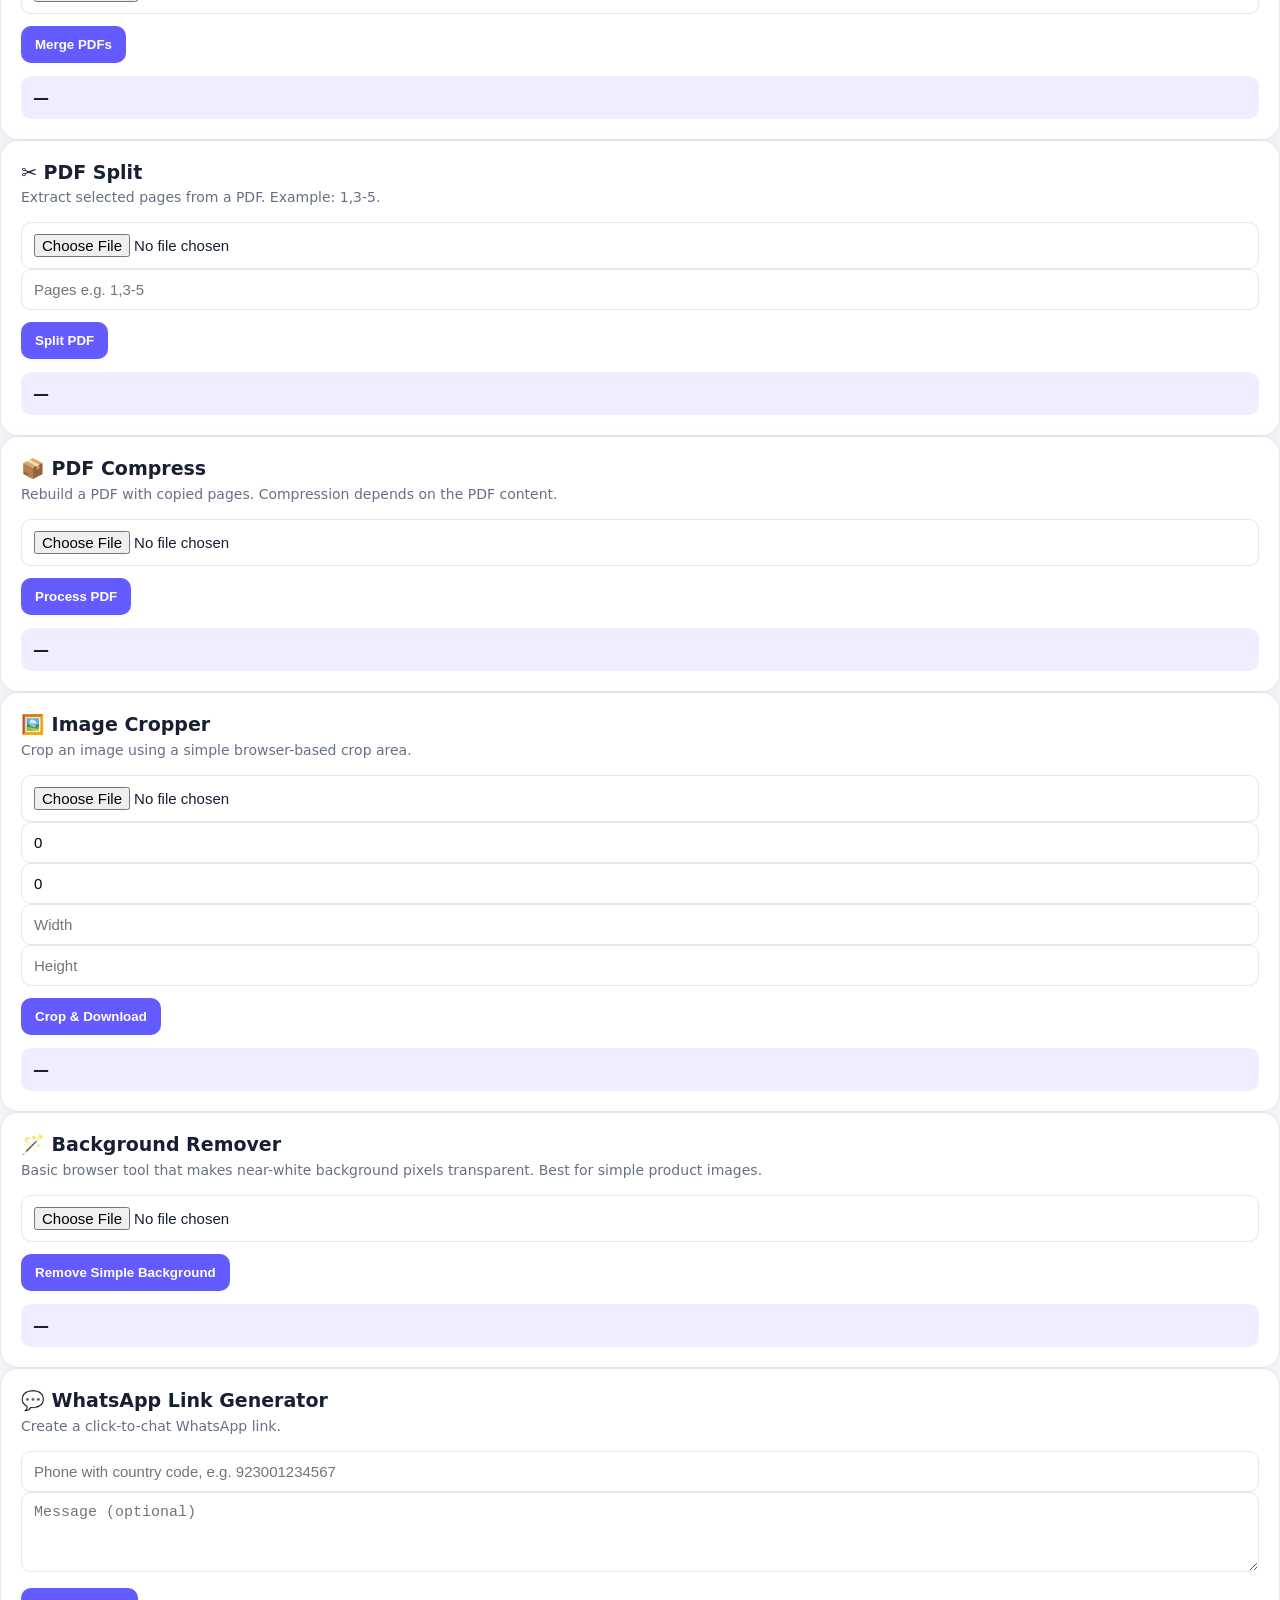
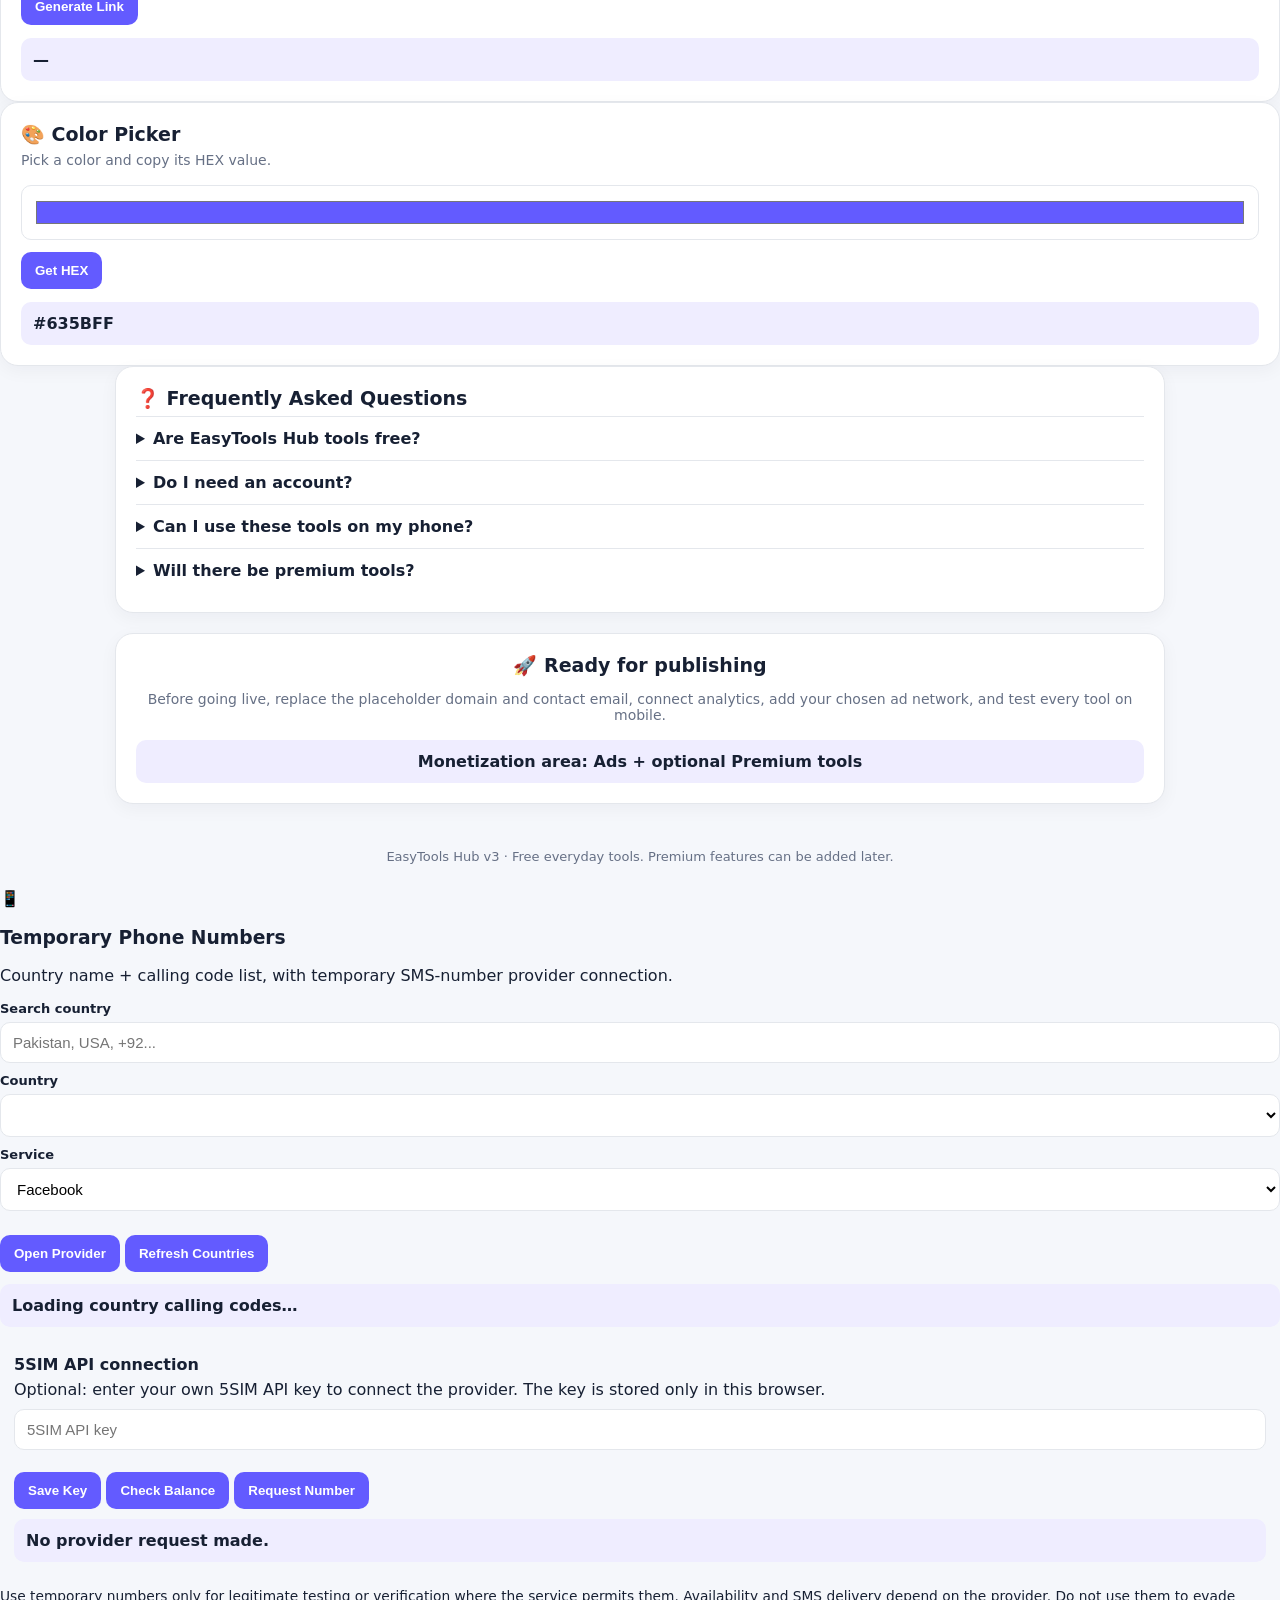
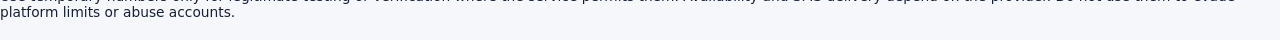
==== commit 7b63be7d: "index.html Temporary Email & Phone Number EasyTools Hub provides temporary email and temporary phon" ====
--- a/index.html
+++ b/index.html
@@ -3,119 +3,586 @@
 <head>
 <meta charset="utf-8">
 <meta name="viewport" content="width=device-width,initial-scale=1">
-<title>EasyTools Hub - Free Online Tools</title>
-<meta name="description" content="EasyTools Hub - calculators, converters, image tools, PDF tools, QR generator, text tools and weather.">
+<title>EasyTools Hub — Free Online Tools & Calculators</title>
+<link rel="canonical" href="https://example.com/">
+<meta property="og:title" content="EasyTools Hub — Free Online Tools">
+<meta property="og:description" content="Fast, simple online calculators, business tools, text utilities and file tools.">
+<meta property="og:type" content="website">
+<meta name="description" content="Free online calculators, business tools, text utilities, image tools and everyday productivity tools. Fast and simple to use.">
+<meta name="keywords" content="free online tools, calculator, invoice maker, profit calculator, percentage calculator, image compressor, text tools">
+<meta name="robots" content="index,follow">
 <style>
-:root{--bg:#070a11;--card:#151b27e8;--card2:#222a37;--text:#f5f7fb;--muted:#aeb7c7;--line:#ffffff18;--a:#73a3ff;--a2:#63ddff}
-*{box-sizing:border-box}html,body{margin:0;font-family:system-ui,Arial;color:var(--text);background:var(--bg)}
-body{min-height:100vh}#bg{position:fixed;inset:0;width:100%;height:100%;z-index:-2;background:radial-gradient(circle at 15% 15%,#3b65c833,transparent 32%),radial-gradient(circle at 85% 75%,#23cce322,transparent 35%),#070a11}
-.gridbg{position:fixed;inset:0;z-index:-1;opacity:.22;background-image:linear-gradient(#7aa7ff0b 1px,transparent 1px),linear-gradient(90deg,#7aa7ff0b 1px,transparent 1px);background-size:42px 42px}
-.wrap{width:min(1100px,92%);margin:auto}header{position:sticky;top:0;z-index:5;background:#070a11cc;backdrop-filter:blur(14px);border-bottom:1px solid var(--line)}
-.nav{height:64px;display:flex;align-items:center;justify-content:space-between}.brand{font-weight:900;color:white;text-decoration:none;font-size:19px}.brand span{color:var(--a2)}
-nav a{color:var(--muted);text-decoration:none;margin-left:14px;font-size:14px}
-main{padding:30px 0 60px}.hero{text-align:center;padding:20px 0 28px}.badge{display:inline-block;padding:8px 13px;border:1px solid #73a3ff44;border-radius:30px;background:#73a3ff12;color:#d5e1ff;font-size:12px}
-h1{font-size:clamp(32px,7vw,58px);line-height:1;margin:15px 0 10px}.hero p{color:var(--muted);line-height:1.6;max-width:720px;margin:auto}
-.grid{display:grid;grid-template-columns:repeat(3,1fr);gap:15px}.card,.toolcard{background:var(--card);border:1px solid var(--line);border-radius:21px;padding:20px;box-shadow:0 20px 60px #0004}
-.toolcard{cursor:pointer;transition:.2s}.toolcard:hover{transform:translateY(-3px);border-color:#63ddff55}.toolcard h3{margin:8px 0 5px}.toolcard p{margin:0;color:var(--muted);font-size:13px;line-height:1.5}.ico{font-size:28px}
-.tool{max-width:920px;margin:auto}.back{margin-bottom:14px}.back a{color:#cbd9ff;text-decoration:none}
-.row{display:grid;grid-template-columns:repeat(2,1fr);gap:13px}.row3{display:grid;grid-template-columns:repeat(3,1fr);gap:13px}
-label{display:block;font-size:13px;color:#cbd3e0;margin-bottom:6px}input,select,textarea,button{font:inherit}
-input,select,textarea{width:100%;background:#101723;color:white;border:1px solid var(--line);border-radius:12px;padding:12px;outline:0}textarea{min-height:190px}
-.actions{display:flex;gap:9px;flex-wrap:wrap;margin-top:14px}button{border:0;border-radius:12px;padding:12px 16px;font-weight:800;cursor:pointer;background:linear-gradient(135deg,var(--a),var(--a2));color:#07101a}button.secondary{background:#202a39;color:white;border:1px solid var(--line)}
-.result{margin-top:16px;padding:16px;border-radius:15px;background:#ffffff08;border:1px solid var(--line);line-height:1.65}.small{color:var(--muted);font-size:13px}.hidden{display:none!important}
-.weather-now{background:linear-gradient(145deg,#272d38,#202630);border-radius:24px;padding:23px}.nowmain{display:flex;justify-content:space-between;align-items:center}.temp{font-size:70px}.condition{text-align:right}.hourly{display:grid;grid-template-columns:repeat(6,1fr);gap:7px;text-align:center;color:#c6ceda;margin-top:22px}.wi{font-size:28px;margin:9px 0}.warming{margin-top:16px;padding:18px;border-radius:19px;background:#252b35}.days{display:grid;grid-template-columns:repeat(7,1fr);gap:7px;margin-top:16px}.day{background:#252b35;border-radius:17px;padding:13px 6px;text-align:center;color:#bec7d4;font-size:12px}.day.active{border:2px solid #e7ebf3;color:white;padding:11px 4px}.stats{display:grid;grid-template-columns:1fr 1fr;gap:12px;margin-top:16px}.stat{background:#252b35;border-radius:17px;padding:17px}
-footer{border-top:1px solid var(--line);padding:25px 0;color:var(--muted);font-size:13px}
-@media(max-width:760px){nav a{display:none}.grid,.row,.row3{grid-template-columns:1fr}.days{grid-template-columns:repeat(4,1fr)}.hourly{grid-template-columns:repeat(3,1fr)}.temp{font-size:58px}}
+:root{--bg:#f5f7fb;--card:#fff;--text:#172033;--muted:#667085;--line:#e4e7ec;--primary:#635bff;--soft:#efedff;--good:#087443}
+*{box-sizing:border-box}body{margin:0;background:var(--bg);font-family:Inter,system-ui,Arial,sans-serif;color:var(--text)}
+header{background:linear-gradient(135deg,#635bff,#8b5cf6);color:#fff;padding:34px 18px 42px}
+.wrap{max-width:1050px;margin:auto}.brand{font-size:28px;font-weight:800}.tag{opacity:.9;margin-top:7px}
+.search{margin:24px auto 0;max-width:680px}.search input{width:100%;padding:15px 18px;border:0;border-radius:14px;font-size:16px;outline:0}
+main{max-width:1050px;margin:-18px auto 40px;padding:0 16px}.grid{display:grid;grid-template-columns:repeat(auto-fit,minmax(280px,1fr));gap:16px}
+.card{background:var(--card);border:1px solid var(--line);border-radius:18px;padding:20px;box-shadow:0 5px 18px #1720330b}
+.card h2{font-size:19px;margin:0 0 6px}.desc{color:var(--muted);font-size:14px;margin-bottom:17px}
+label{display:block;font-size:13px;font-weight:700;margin:10px 0 6px}input,textarea,select{width:100%;padding:11px 12px;border:1px solid var(--line);border-radius:10px;font-size:15px;background:#fff}textarea{min-height:80px;resize:vertical}
+.row{display:grid;grid-template-columns:1fr 1fr;gap:10px}.btn{margin-top:12px;border:0;border-radius:10px;padding:11px 14px;background:var(--primary);color:#fff;font-weight:750;cursor:pointer}.btn.alt{background:#eef0f5;color:var(--text)}.result{margin-top:13px;padding:12px;border-radius:10px;background:var(--soft);font-weight:750}
+.tool.hidden{display:none}.dark{--bg:#10131a;--card:#181c25;--text:#f4f5f7;--muted:#a7afbf;--line:#303746}.dark input,.dark textarea,.dark select{background:#11151d;color:#fff}.tip{font-size:12px;color:var(--muted);margin-top:8px}footer{text-align:center;color:var(--muted);padding:25px;font-size:13px}
+.invoice-output{white-space:pre-wrap;background:#fafafa;border:1px dashed var(--line);padding:12px;border-radius:10px;margin-top:12px}
+canvas{max-width:100%;border:1px solid var(--line);border-radius:10px;margin-top:12px}
+@media(max-width:560px){.row{grid-template-columns:1fr}.brand{font-size:24px}}
+details{border-top:1px solid var(--line);padding:12px 0}summary{cursor:pointer;font-weight:700}details p{color:var(--muted)}
 </style>
 </head>
 <body>
-<canvas id="bg"></canvas><div class="gridbg"></div>
-<header><div class="wrap nav"><a class="brand" href="#home">EasyTools<span> Hub</span></a><nav><a href="#home">All Tools</a><a href="#weather">Weather</a></nav></div></header>
-<main class="wrap">
-<section id="home">
-<div class="hero"><span class="badge">✦ Smart tools · mobile friendly · AI-style background</span><h1>Simple tools for everyday work.</h1><p>Free calculators, converters, image utilities, PDF tools, QR generator, text tools and a live weather dashboard.</p></div>
-<div class="grid" id="cards"></div>
+<header><div class="wrap">
+<div class="brand">⚡ EasyTools Hub</div>
+<div class="tag">Simple, useful tools for everyday work — free to start.</div>
+<div style="margin-top:16px;display:flex;gap:8px;flex-wrap:wrap">
+<button class="btn" style="margin:0;background:#fff;color:#635bff" onclick="filterCat('all')">All</button>
+<button class="btn" style="margin:0" onclick="filterCat('business')">Business</button>
+<button class="btn" style="margin:0" onclick="filterCat('calculators')">Calculators</button>
+<button class="btn" style="margin:0" onclick="filterCat('text')">Text</button>
+<button class="btn" style="margin:0" onclick="filterCat('files')">Files</button>
+<button class="btn" style="margin:0;background:#ffffff22" onclick="document.body.classList.toggle('dark')">☾ Theme</button>
+</div>
+<div class="search"><input id="search" placeholder="Search tools… e.g. age, profit, image, invoice"></div>
+</div></header>
+
+<nav style="background:#fff;border-bottom:1px solid #e4e7ec;padding:12px 16px;position:sticky;top:0;z-index:5">
+<div class="wrap" style="display:flex;gap:10px;align-items:center;justify-content:space-between">
+<div style="font-weight:800">EasyTools Hub</div>
+<div style="display:flex;gap:7px;flex-wrap:wrap">
+<button class="btn alt" style="margin:0" onclick="showPage('home')">Tools</button>
+<button class="btn alt" style="margin:0" onclick="showPage('about')">About</button>
+<button class="btn alt" style="margin:0" onclick="showPage('privacy')">Privacy</button>
+<button class="btn alt" style="margin:0" onclick="showPage('contact')">Contact</button>
+</div></div></nav>
+<div id="pageInfo" style="display:none;max-width:900px;margin:25px auto;padding:0 18px">
+<section id="aboutPage" class="card" style="display:none"><h2>About EasyTools Hub</h2><p>EasyTools Hub is designed to provide simple browser-based tools for everyday tasks, business calculations, writing and file utilities.</p><p>Our goal is to keep common tasks fast, simple and accessible.</p></section>
+<section id="privacyPage" class="card" style="display:none"><h2>Privacy</h2><p>Many tools process information directly in your browser. Do not enter sensitive or confidential information into any tool unless you understand how it is processed.</p><p>This starter version does not include user accounts or payment processing.</p></section>
+<section id="contactPage" class="card" style="display:none"><h2>Contact</h2><p>For feedback, partnerships or tool requests, add your business email here before publishing the site.</p><div class="result">Email: your-email@example.com</div></section>
+</div>
+<main id="homePage">
+<section class="card" style="margin-bottom:16px;text-align:center;background:linear-gradient(135deg,#f3f1ff,#fff)">
+<h2>✨ Free tools for everyday work</h2>
+<p class="desc">Use our calculators, business tools, text utilities and file helpers in one place.</p>
+<div class="tip">Future monetization area: advertisements and optional premium tools can be added here.</div>
 </section>
-<section id="toolview" class="hidden"></section>
+<div class="grid" id="tools">
+<section class="card tool" data-cat="calculators" data-name="unit converter length km miles kg lb">
+<h2>📏 Unit Converter</h2><div class="desc">Convert common length and weight units.</div>
+<div class="row"><div><label>Value</label><input id="unitVal" type="number"></div>
+<div><label>Conversion</label><select id="unitType"><option value="kmmi">km → miles</option><option value="mikm">miles → km</option><option value="kglb">kg → lb</option><option value="lbkg">lb → kg</option></select></div></div>
+<button class="btn" onclick="unitCalc()">Convert</button><div id="unitResult" class="result">Enter a value.</div></section>
+
+<section class="card tool" data-cat="calculators" data-name="time calculator">
+<h2>⏱️ Time Calculator</h2><div class="desc">Add hours and minutes.</div>
+<div class="row"><div><label>Hours</label><input id="hrs" type="number"></div><div><label>Minutes</label><input id="mins" type="number"></div></div>
+<button class="btn" onclick="timeCalc()">Calculate</button><div id="timeResult" class="result">Enter values above.</div></section>
+
+<section class="card tool" data-cat="text" data-name="remove spaces text cleaner">
+<h2>🧹 Text Cleaner</h2><div class="desc">Remove extra spaces and blank lines from text.</div>
+<textarea id="cleanText" placeholder="Paste text here…"></textarea>
+<button class="btn" onclick="cleanTextDo()">Clean Text</button></section>
+
+<section class="card tool" data-cat="business" data-name="markup calculator pricing">
+<h2>💵 Markup Calculator</h2><div class="desc">Set a selling price from cost and markup percentage.</div>
+<div class="row"><div><label>Cost</label><input id="markCost" type="number"></div><div><label>Markup %</label><input id="markPct" type="number"></div></div>
+<button class="btn" onclick="markupCalc()">Calculate</button><div id="markResult" class="result">Enter values above.</div></section>
+
+<section class="card tool" data-cat="files" data-name="text download">
+<h2>📄 Text File Maker</h2><div class="desc">Create and download a plain text file directly in your browser.</div>
+<textarea id="fileText" placeholder="Write something…"></textarea>
+<button class="btn" onclick="downloadText()">Download .txt</button></section>
+
+<section class="card tool" data-cat="calculators" data-name="date difference calculator">
+<h2>📅 Date Difference</h2><div class="desc">Find the number of days between two dates.</div>
+<div class="row"><div><label>Start</label><input id="dateA" type="date"></div><div><label>End</label><input id="dateB" type="date"></div></div>
+<button class="btn" onclick="dateDiff()">Calculate</button><div id="dateResult" class="result">Choose dates.</div></section>
+
+
+
+<section class="card tool" data-cat="calculators" data-name="age calculator date age birthday">
+<h2>🎂 Age Calculator</h2><div class="desc">Calculate your exact age from your date of birth.</div>
+<label>Date of birth</label><input id="dob" type="date"><button class="btn" onclick="ageCalc()">Calculate age</button>
+<div id="ageResult" class="result">Your result will appear here.</div></section>
+
+<section class="card tool" data-cat="business" data-name="profit calculator business profit margin">
+<h2>📈 Profit Calculator</h2><div class="desc">Calculate profit, loss and margin for a product or business sale.</div>
+<div class="row"><div><label>Cost</label><input id="cost" type="number" min="0" step="0.01"></div>
+<div><label>Sale price</label><input id="sale" type="number" min="0" step="0.01"></div></div>
+<button class="btn" onclick="profitCalc()">Calculate</button><div id="profitResult" class="result">Enter values above.</div></section>
+
+<section class="card tool" data-cat="business" data-name="invoice invoice maker business receipt">
+<h2>🧾 Invoice Maker</h2><div class="desc">Create a clean invoice and print/save it as PDF from your browser.</div>
+<div class="row"><div><label>Business</label><input id="biz" placeholder="My Business"></div><div><label>Customer</label><input id="cust" placeholder="Customer name"></div></div>
+<label>Items (one per line: item, quantity, price)</label>
+<textarea id="items" placeholder="Logo Design, 1, 50&#10>Website, 1, 150"></textarea>
+<button class="btn" onclick="makeInvoice()">Create invoice</button><button class="btn alt" onclick="window.print()">Print / Save PDF</button>
+<div id="invoiceResult" class="invoice-output">Invoice preview will appear here.</div></section>
+
+<section class="card tool" data-cat="files" data-name="image compressor image resize compress">
+<h2>🖼️ Image Compressor</h2><div class="desc">Compress an image in your browser. Your selected file stays on your device.</div>
+<input id="imgFile" type="file" accept="image/*"><label>Quality</label><input id="quality" type="range" min=".1" max="1" step=".05" value=".7">
+<button class="btn" onclick="compressImage()">Compress image</button><div id="imgResult" class="result">Choose an image.</div></section>
+
+<section class="card tool" data-cat="calculators" data-name="percentage calculator discount">
+<h2>％ Percentage Calculator</h2><div class="desc">Find a percentage of a number quickly.</div>
+<div class="row"><div><label>Number</label><input id="pctNum" type="number"></div><div><label>Percentage</label><input id="pct" type="number"></div></div>
+<button class="btn" onclick="pctCalc()">Calculate</button><div id="pctResult" class="result">Enter values above.</div></section>
+
+<section class="card tool" data-cat="calculators" data-name="discount calculator sale">
+<h2>🏷️ Discount Calculator</h2><div class="desc">Calculate sale price and how much you save.</div>
+<div class="row"><div><label>Original price</label><input id="orig" type="number"></div><div><label>Discount %</label><input id="disc" type="number"></div></div>
+<button class="btn" onclick="discCalc()">Calculate</button><div id="discResult" class="result">Enter values above.</div></section>
+
+<section class="card tool" data-cat="text" data-name="word counter text counter">
+<h2>🔤 Word & Character Counter</h2><div class="desc">Useful for posts, articles, applications and assignments.</div>
+<textarea id="counterText" placeholder="Paste or type your text…"></textarea>
+<div id="counterResult" class="result">0 words · 0 characters</div></section>
+
+<section class="card tool" data-cat="business" data-name="tax calculator sales tax vat">
+<h2>🧮 Tax Calculator</h2><div class="desc">Calculate tax amount and final price.</div>
+<div class="row"><div><label>Amount</label><input id="taxAmt" type="number"></div><div><label>Tax %</label><input id="taxPct" type="number"></div></div>
+<button class="btn" onclick="taxCalc()">Calculate</button><div id="taxResult" class="result">Enter values above.</div></section>
+
+<section class="card tool" data-cat="calculators" data-name="loan calculator emi">
+<h2>🏦 Loan / EMI Calculator</h2><div class="desc">Estimate monthly payment for a simple fixed-rate loan.</div>
+<div class="row"><div><label>Loan amount</label><input id="loan" type="number"></div><div><label>Annual interest %</label><input id="rate" type="number" step=".01"></div></div>
+<label>Term (months)</label><input id="months" type="number">
+<button class="btn" onclick="emiCalc()">Calculate EMI</button><div id="emiResult" class="result">Enter values above.</div></section>
+
+<section class="card tool" data-cat="text" data-name="case converter uppercase lowercase text">
+<h2>🔠 Case Converter</h2><div class="desc">Convert text to uppercase, lowercase or title case.</div>
+<textarea id="caseText" placeholder="Type or paste text…"></textarea>
+<button class="btn" onclick="caseDo('upper')">UPPERCASE</button>
+<button class="btn alt" onclick="caseDo('lower')">lowercase</button>
+<button class="btn alt" onclick="caseDo('title')">Title Case</button></section>
+
+<section class="card tool" data-cat="calculators" data-name="bmi calculator health">
+<h2>⚖️ BMI Calculator</h2><div class="desc">Calculate BMI from height and weight. General informational use only.</div>
+<div class="row"><div><label>Weight (kg)</label><input id="weight" type="number"></div><div><label>Height (cm)</label><input id="height" type="number"></div></div>
+<button class="btn" onclick="bmiCalc()">Calculate BMI</button><div id="bmiResult" class="result">Enter values above.</div></section>
+
+
+<section class="card tool" data-cat="files" data-name="temp mail temporary email disposable inbox privacy">
+<h2>📬 Temp Mail</h2>
+<div class="desc">Generate a temporary email address and check its inbox. No account required.</div>
+<div id="tmAddress" class="result">Click “Generate Email” to create a temporary address.</div>
+<div class="row">
+  <button class="btn" onclick="tmGenerate()">Generate Email</button>
+  <button class="btn alt" onclick="tmCopy()">Copy Email</button>
+</div>
+<button class="btn alt" onclick="tmRefresh()">🔄 Refresh Inbox</button>
+<div id="tmStatus" class="tip">Ready.</div>
+<div id="tmInbox" style="margin-top:12px"></div>
+<div class="tip">Temporary inboxes are for short-lived testing/sign-ups. Do not use them for banking, passwords, recovery accounts, or sensitive information.</div>
+</section>
+
+<section class="card tool" data-cat="files" data-cat="files" data-name="qr code generator qr">
+<h2>🔳 QR Code</h2><div class="desc">Enter a URL and open the built-in QR service in a new tab.</div>
+<input id="qrText" placeholder="https://example.com">
+<button class="btn" onclick="makeQR()">Generate QR</button>
+<div class="tip">QR generation uses a web service when you click the button.</div></section>
+
+</div>
 </main>
-<footer><div class="wrap">EasyTools Hub · Free browser-based tools</div></footer>
+<section class="card feedback-card" id="feedbackSection" style="max-width:1050px;margin:0 auto 20px">
+<h2>⭐ Reviews & Feedback</h2>
+<p class="desc">Tell us what you think about EasyTools Hub. Your feedback helps us improve the tools.</p>
+<div class="row">
+<div><label>Your name (optional)</label><input id="feedbackName" placeholder="Your name"></div>
+<div><label>Rating</label><select id="feedbackRating"><option value="5">★★★★★ 5</option><option value="4">★★★★ 4</option><option value="3">★★★ 3</option><option value="2">★★ 2</option><option value="1">★ 1</option></select></div>
+</div>
+<label>Feedback / Review</label>
+<textarea id="feedbackText" rows="4" placeholder="Write your feedback..."></textarea>
+<div style="display:flex;gap:8px;flex-wrap:wrap;margin-top:10px">
+<button class="btn" onclick="submitFeedback()">Send Feedback</button>
+<button class="btn alt" onclick="clearFeedback()">Clear</button>
+</div>
+<div id="feedbackResult" class="result">Feedback will be saved on this device in the current version.</div>
+<div id="feedbackList" style="margin-top:14px"></div>
+</section>
+
+
+
+<section class="card tool" data-cat="text" data-name="password generator secure password">
+<h2>🔐 Password Generator</h2><div class="desc">Generate a strong random password.</div>
+<div class="row"><div><label>Length</label><input id="pwLen" type="number" value="16" min="4" max="100"></div><div><label>Options</label><select id="pwOpt"><option value="all">Letters + Numbers + Symbols</option><option value="letters">Letters only</option><option value="numbers">Numbers only</option></select></div></div>
+<button class="btn" onclick="genPassword()">Generate Password</button><button class="btn alt" onclick="copyRaw('pwResult')">Copy</button><div id="pwResult" class="result">—</div></section>
+
+<section class="card tool" data-cat="text" data-name="password strength checker">
+<h2>💪 Password Strength Checker</h2><div class="desc">Check basic password strength locally in your browser.</div><input id="pwCheck" type="password" placeholder="Enter password"><button class="btn" onclick="checkPassword()">Check Strength</button><div id="pwStrength" class="result">—</div></section>
+
+<section class="card tool" data-cat="text" data-name="uuid generator uuid v4">
+<h2>🔢 UUID Generator</h2><div class="desc">Generate random UUID v4 identifiers.</div><button class="btn" onclick="genUUID()">Generate UUID</button><button class="btn alt" onclick="copyRaw('uuidResult')">Copy</button><div id="uuidResult" class="result">—</div></section>
+
+<section class="card tool" data-cat="text" data-name="hash generator sha-256 sha256">
+<h2>#️⃣ Hash Generator</h2><div class="desc">Create a SHA-256 hash from text.</div><textarea id="hashText" placeholder="Enter text..."></textarea><button class="btn" onclick="makeHash()">Generate SHA-256</button><div id="hashResult" class="result" style="word-break:break-all">—</div></section>
+
+<section class="card tool" data-cat="text" data-name="json formatter json validator">
+<h2>{} JSON Formatter</h2><div class="desc">Format and validate JSON.</div><textarea id="jsonText" placeholder='{"name":"EasyTools"}'></textarea><button class="btn" onclick="formatJSON()">Format JSON</button><div id="jsonResult" class="result" style="white-space:pre-wrap">—</div></section>
+
+<section class="card tool" data-cat="text" data-name="base64 encoder decoder">
+<h2>🔤 Base64 Encoder / Decoder</h2><textarea id="b64Text" placeholder="Enter text..."></textarea><button class="btn" onclick="b64Encode()">Encode</button><button class="btn alt" onclick="b64Decode()">Decode</button><div id="b64Result" class="result" style="word-break:break-all">—</div></section>
+
+<section class="card tool" data-cat="text" data-name="url encoder decoder">
+<h2>🔗 URL Encoder / Decoder</h2><textarea id="urlText" placeholder="https://example.com/?q=hello world"></textarea><button class="btn" onclick="urlEncodeDo()">Encode</button><button class="btn alt" onclick="urlDecodeDo()">Decode</button><div id="urlResult" class="result" style="word-break:break-all">—</div></section>
+
+<section class="card tool" data-cat="text" data-name="seo slug generator slug url">
+<h2>📝 SEO Slug Generator</h2><div class="desc">Turn a title into a clean URL-friendly slug.</div><input id="slugText" placeholder="My Awesome Blog Post"><button class="btn" onclick="makeSlug()">Generate Slug</button><button class="btn alt" onclick="copyRaw('slugResult')">Copy</button><div id="slugResult" class="result">—</div></section>
+
+<section class="card tool" data-cat="calculators" data-name="unix timestamp converter timestamp">
+<h2>⏱️ Unix Timestamp Converter</h2><div class="desc">Convert current time or a Unix timestamp.</div><input id="unixText" placeholder="Leave blank for current time"><button class="btn" onclick="unixConvert()">Convert</button><div id="unixResult" class="result">—</div></section>
+
+<section class="card tool" data-cat="calculators" data-name="time zone converter timezone">
+<h2>🌍 Time Zone Converter</h2><div class="row"><div><label>Date & time</label><input id="tzDate" type="datetime-local"></div><div><label>Time zone</label><select id="tzZone"><option>UTC</option><option>Asia/Karachi</option><option>Asia/Dubai</option><option>Asia/Kolkata</option><option>Europe/London</option><option>America/New_York</option><option>America/Los_Angeles</option></select></div></div><button class="btn" onclick="convertTZ()">Convert to UTC</button><div id="tzResult" class="result">—</div></section>
+
+<section class="card tool" data-cat="calculators" data-name="random number generator random">
+<h2>🎲 Random Number Generator</h2><div class="row"><div><label>Minimum</label><input id="rndMin" type="number" value="1"></div><div><label>Maximum</label><input id="rndMax" type="number" value="100"></div></div><button class="btn" onclick="randomNumber()">Generate</button><div id="rndResult" class="result">—</div></section>
+
+<section class="card tool" data-cat="files" data-name="pdf merge combine pdf">
+<h2>📄 PDF Merge</h2><div class="desc">Merge multiple PDF files in your browser.</div><input id="pdfMergeFiles" type="file" accept="application/pdf" multiple><button class="btn" onclick="mergePDFs()">Merge PDFs</button><div id="pdfMergeResult" class="result">—</div></section>
+
+<section class="card tool" data-cat="files" data-name="pdf split extract pdf pages">
+<h2>✂️ PDF Split</h2><div class="desc">Extract selected pages from a PDF. Example: 1,3-5.</div><input id="pdfSplitFile" type="file" accept="application/pdf"><input id="pdfPages" placeholder="Pages e.g. 1,3-5"><button class="btn" onclick="splitPDF()">Split PDF</button><div id="pdfSplitResult" class="result">—</div></section>
+
+<section class="card tool" data-cat="files" data-name="pdf compress optimize pdf">
+<h2>📦 PDF Compress</h2><div class="desc">Rebuild a PDF with copied pages. Compression depends on the PDF content.</div><input id="pdfCompressFile" type="file" accept="application/pdf"><button class="btn" onclick="compressPDF()">Process PDF</button><div id="pdfCompressResult" class="result">—</div></section>
+
+<section class="card tool" data-cat="files" data-name="image crop cropper">
+<h2>🖼️ Image Cropper</h2><div class="desc">Crop an image using a simple browser-based crop area.</div><input id="cropFile" type="file" accept="image/*"><input id="cropX" type="number" placeholder="X" value="0"><input id="cropY" type="number" placeholder="Y" value="0"><input id="cropW" type="number" placeholder="Width"><input id="cropH" type="number" placeholder="Height"><button class="btn" onclick="cropImage()">Crop & Download</button><div id="cropResult" class="result">—</div></section>
+
+<section class="card tool" data-cat="files" data-name="background remover image">
+<h2>🪄 Background Remover</h2><div class="desc">Basic browser tool that makes near-white background pixels transparent. Best for simple product images.</div><input id="bgFile" type="file" accept="image/*"><button class="btn" onclick="removeBg()">Remove Simple Background</button><div id="bgResult" class="result">—</div></section>
+
+<section class="card tool" data-cat="business" data-name="whatsapp link generator whatsapp">
+<h2>💬 WhatsApp Link Generator</h2><div class="desc">Create a click-to-chat WhatsApp link.</div><input id="waPhone" placeholder="Phone with country code, e.g. 923001234567"><textarea id="waMsg" placeholder="Message (optional)"></textarea><button class="btn" onclick="makeWA()">Generate Link</button><div id="waResult" class="result" style="word-break:break-all">—</div></section>
+
+<section class="card tool" data-cat="files" data-name="color picker hex color">
+<h2>🎨 Color Picker</h2><div class="desc">Pick a color and copy its HEX value.</div><input id="colorPick" type="color" value="#635bff" style="height:55px"><button class="btn" onclick="showColor()">Get HEX</button><div id="colorResult" class="result">#635BFF</div></section>
+
+<section class="card" style="max-width:1050px;margin:0 auto 20px">
+<h2>❓ Frequently Asked Questions</h2>
+<details><summary>Are EasyTools Hub tools free?</summary><p>Yes. The starter version is designed around free browser-based tools.</p></details>
+<details><summary>Do I need an account?</summary><p>No account is required for the current prototype.</p></details>
+<details><summary>Can I use these tools on my phone?</summary><p>Yes. The interface is responsive and designed for mobile and desktop screens.</p></details>
+<details><summary>Will there be premium tools?</summary><p>Premium features can be added later without removing the free tools.</p></details>
+</section>
+<section class="card" style="max-width:1050px;margin:0 auto 20px;text-align:center">
+<h2>🚀 Ready for publishing</h2>
+<p class="desc">Before going live, replace the placeholder domain and contact email, connect analytics, add your chosen ad network, and test every tool on mobile.</p>
+<div class="result">Monetization area: Ads + optional Premium tools</div>
+</section>
+<footer>EasyTools Hub v3 · Free everyday tools. Premium features can be added later.</footer>
+
 <script>
-const tools=[
-['calculator','🧮','Scientific Calculator','Advanced calculator with trigonometry, logarithms, powers and more.'],
-['age','🎂','Age Calculator','Calculate exact age from date of birth.'],
-['profit','💰','Profit Calculator','Calculate profit, loss and margin.'],
-['percentage','％','Percentage Calculator','Calculate percentages quickly.'],
-['discount','🏷️','Discount Calculator','Calculate discount and final price.'],
-['emi','🏦','Loan / EMI Calculator','Estimate monthly payment and interest.'],
-['bmi','⚖️','BMI Calculator','Calculate BMI from height and weight.'],
-['tax','🧾','Tax Calculator','Calculate tax and total amount.'],
-['units','🔄','Unit Converter','Convert common units.'],
-['qr','▦','QR Code Generator','Create a QR code from text or URL.'],
-['compress','🗜️','Image Compressor','Compress an image in your browser.'],
-['jpg','🖼️','Image to JPG','Convert an image to JPG.'],
-['png','🖼️','Image to PNG','Convert an image to PNG.'],
-['webp','🖼️','Image to WEBP','Convert an image to WEBP.'],
-['resize','↔️','Image Resizer','Resize an image.'],
-['rotate','⟳','Image Rotator','Rotate an image.'],
-['imagepdf','📄','Image to PDF','Turn an image into a printable PDF.'],
-['ocr','🔎','Image to Text','Extract text from an image.'],
-['counter','🔤','Word & Character Counter','Count words and characters.'],
-['case','Aa','Case Converter','Change text case.'],
-['textpdf','📝','Text to PDF','Print text as PDF.'],
-['invoice','🧾','Invoice Maker','Create a simple invoice.'],
-['weather','☁️','Weather','Current weather, hourly and 7-day forecast.']
+const $=id=>document.getElementById(id);
+function ageCalc(){let v=$('dob').value;if(!v)return;$d=new Date(v+'T00:00:00');let t=new Date();let y=t.getFullYear()-$d.getFullYear(),m=t.getMonth()-$d.getMonth(),d=t.getDate()-$d.getDate();if(d<0){m--;d+=new Date(t.getFullYear(),t.getMonth(),0).getDate()}if(m<0){y--;m+=12}$('ageResult').textContent=`${y} years, ${m} months, ${d} days old.`}
+function profitCalc(){let c=+$('cost').value,s=+$('sale').value,p=s-c,margin=s?((p/s)*100):0;$('profitResult').textContent=p>=0?`Profit: ${p.toFixed(2)} · Margin: ${margin.toFixed(2)}%`:`Loss: ${Math.abs(p).toFixed(2)}`}
+function pctCalc(){let n=+$('pctNum').value,p=+$('pct').value;$('pctResult').textContent=`${p}% of ${n} = ${(n*p/100).toFixed(2)}`}
+function discCalc(){let o=+$('orig').value,d=+$('disc').value,s=o-(o*d/100);$('discResult').textContent=`You save ${ (o*d/100).toFixed(2) } · Sale price: ${s.toFixed(2)}`}
+$('counterText').addEventListener('input',()=>{let t=$('counterText').value.trim();let w=t?t.split(/\s+/).length:0;$('counterResult').textContent=`${w} words · ${$('counterText').value.length} characters`})
+function makeInvoice(){let lines=$('items').value.split(/\n/).map(x=>{let a=x.split(',').map(s=>s.trim());return {n:a[0]||'',q:+a[1]||0,p:+a[2]||0}}).filter(x=>x.n);let total=lines.reduce((s,x)=>s+x.q*x.p,0);let out=`${$('biz').value||'Business'}\nINVOICE\nCustomer: ${$('cust').value||'Customer'}\n\n`;lines.forEach(x=>out+=`${x.n} — ${x.q} × ${x.p.toFixed(2)} = ${(x.q*x.p).toFixed(2)}\n`);out+=`\nTOTAL: ${total.toFixed(2)}`;$('invoiceResult').textContent=out}
+function compressImage(){let f=$('imgFile').files[0];if(!f)return;$('imgResult').textContent='Compressing…';let r=new FileReader();r.onload=e=>{let im=new Image();im.onload=()=>{let max=1800,s=Math.min(1,max/Math.max(im.width,im.height)),c=document.createElement('canvas');c.width=im.width*s;c.height=im.height*s;c.getContext('2d').drawImage(im,0,0,c.width,c.height);c.toBlob(b=>{let a=document.createElement('a');a.href=URL.createObjectURL(b);a.download='compressed-image.jpg';a.textContent='Download compressed image';$('imgResult').innerHTML=`Original: ${(f.size/1024).toFixed(0)} KB · New: ${(b.size/1024).toFixed(0)} KB<br>`;$('imgResult').appendChild(a)},'image/jpeg',+$('quality').value)};im.src=e.target.result};r.readAsDataURL(f)}
+function makeQR(){let t=encodeURIComponent($('qrText').value.trim());if(!t)return;window.open('https://api.qrserver.com/v1/create-qr-code/?size=300x300&data='+t,'_blank')}
+function searchTools(){
+ const q=$('search').value.trim().toLowerCase();
+ let found=0;
+ document.querySelectorAll('.tool').forEach(x=>{
+   const text=((x.dataset.name||'')+' '+(x.dataset.cat||'')+' '+x.innerText).toLowerCase();
+   const match=!q||text.includes(q);
+   x.classList.toggle('hidden',!match);
+   if(match) found++;
+ });
+ let empty=$('noSearchResults');
+ if(!empty){empty=document.createElement('div');empty.id='noSearchResults';empty.className='card';empty.style.cssText='text-align:center;display:none;margin:20px auto;max-width:1050px';empty.innerHTML='<h3>🔎 No tool found</h3><p class="desc">Try another keyword, such as PDF, image, calculator, text, QR, password or phone.</p>';
+   const grid=document.querySelector('main .grid'); if(grid&&grid.parentNode) grid.parentNode.insertBefore(empty,grid.nextSibling);
+ }
+ empty.style.display=q&&found===0?'block':'none';
+}
+$('search').addEventListener('input',searchTools);
+$('search').addEventListener('keydown',e=>{if(e.key==='Escape'){e.target.value='';searchTools();e.target.focus()}})
+
+function filterCat(cat){
+ document.querySelectorAll('.tool').forEach(x=>x.classList.toggle('hidden',cat!=='all' && x.dataset.cat!==cat));
+ $('search').value='';
+ const empty=$('noSearchResults'); if(empty) empty.style.display='none';
+}
+function taxCalc(){let a=+$('taxAmt').value,t=+$('taxPct').value,v=a*t/100;$('taxResult').textContent=`Tax: ${v.toFixed(2)} · Total: ${(a+v).toFixed(2)}`}
+function emiCalc(){let P=+$('loan').value,r=(+$('rate').value/100)/12,n=+$('months').value;if(!P||!n){return}$('emiResult').textContent=r?`Estimated monthly EMI: ${(P*r*Math.pow(1+r,n)/(Math.pow(1+r,n)-1)).toFixed(2)}`:`Monthly payment: ${(P/n).toFixed(2)}`}
+function caseDo(mode){let e=$('caseText'),t=e.value;if(mode==='upper')e.value=t.toUpperCase();else if(mode==='lower')e.value=t.toLowerCase();else e.value=t.toLowerCase().replace(/\b\w/g,c=>c.toUpperCase())}
+function bmiCalc(){let w=+$('weight').value,h=+$('height').value/100;if(!w||!h)return;let b=w/(h*h);let label=b<18.5?'Below 18.5':b<25?'18.5–24.9':b<30?'25–29.9':'30+';$('bmiResult').textContent=`BMI: ${b.toFixed(1)} · Range: ${label}`}
+
+function showPage(page){
+ const info=$('pageInfo'),home=$('homePage');
+ if(page==='home'){info.style.display='none';home.style.display='block';return}
+ home.style.display='none';info.style.display='block';
+ ['about','privacy','contact'].forEach(x=>$(x+'Page').style.display=x===page?'block':'none');
+ window.scrollTo({top:0,behavior:'smooth'});
+}
+
+function unitCalc(){let v=+$('unitVal').value,t=$('unitType').value,m={kmmi:.621371,mikm:1.609344,kglb:2.20462,lbkg:.453592};$('unitResult').textContent=(v*m[t]).toFixed(4)}
+function timeCalc(){let h=+$('hrs').value||0,m=+$('mins').value||0;$('timeResult').textContent=`${h} hours ${m} minutes = ${(h*60+m)} total minutes`}
+function cleanTextDo(){let e=$('cleanText');e.value=e.value.split(/\n/).map(x=>x.trim().replace(/\s+/g,' ')).filter(Boolean).join('\n')}
+function markupCalc(){let c=+$('markCost').value,p=+$('markPct').value;$('markResult').textContent=`Selling price: ${(c*(1+p/100)).toFixed(2)}`}
+function downloadText(){let b=new Blob([$('fileText').value],{type:'text/plain'}),a=document.createElement('a');a.href=URL.createObjectURL(b);a.download='easytools-note.txt';a.click();URL.revokeObjectURL(a.href)}
+function dateDiff(){let a=new Date($('dateA').value),b=new Date($('dateB').value);if(isNaN(a)||isNaN(b))return;$('dateResult').textContent=`Difference: ${Math.round(Math.abs(b-a)/86400000)} days`}
+
+/* Temp Mail API integration — Guerrilla Mail, browser/CORS compatible */
+let tmSession = null;
+let tmEmail = "";
+
+async function tmGenerate(){
+  const status = document.getElementById("tmStatus");
+  const address = document.getElementById("tmAddress");
+  const inbox = document.getElementById("tmInbox");
+  status.textContent = "Creating temporary email…";
+  inbox.innerHTML = "";
+  try{
+    const r = await fetch("https://api.guerrillamail.com/ajax.php?f=get_email_address&lang=en");
+    if(!r.ok) throw new Error("API error");
+    const d = await r.json();
+    tmSession = d.sid_token || null;
+    tmEmail = d.email_addr || "";
+    if(!tmSession || !tmEmail) throw new Error("No mailbox returned");
+    address.textContent = tmEmail;
+    status.textContent = "Mailbox created. Refresh the inbox to check for new mail.";
+  }catch(e){
+    status.textContent = "Could not create a mailbox right now. Please try again.";
+  }
+}
+
+async function tmRefresh(){
+  if(!tmSession || !tmEmail){
+    document.getElementById("tmStatus").textContent = "Generate an email first.";
+    return;
+  }
+  const status = document.getElementById("tmStatus");
+  const inbox = document.getElementById("tmInbox");
+  status.textContent = "Checking inbox…";
+  try{
+    const url = "https://api.guerrillamail.com/ajax.php?f=check_email&seq=0&sid_token=" +
+      encodeURIComponent(tmSession);
+    const r = await fetch(url);
+    if(!r.ok) throw new Error("Inbox error");
+    const d = await r.json();
+    const list = Array.isArray(d.list) ? d.list : [];
+    if(!list.length){
+      inbox.innerHTML = '<div class="result">📭 No messages yet.</div>';
+      status.textContent = "Inbox checked — no messages.";
+      return;
+    }
+    inbox.innerHTML = list.map(m =>
+      '<div class="result" style="text-align:left;cursor:pointer;margin-bottom:8px" onclick="tmRead(' +
+      Number(m.mail_id || 0) + ')">' +
+      '<b>From:</b> ' + tmEsc(m.mail_from || "") + '<br>' +
+      '<b>Subject:</b> ' + tmEsc(m.mail_subject || "(No subject)") +
+      '</div>'
+    ).join("");
+    status.textContent = list.length + " message(s) found.";
+  }catch(e){
+    status.textContent = "Inbox could not be refreshed. Please try again.";
+  }
+}
+
+async function tmRead(id){
+  if(!tmSession || !id) return;
+  const inbox = document.getElementById("tmInbox");
+  try{
+    const url = "https://api.guerrillamail.com/ajax.php?f=fetch_email&email_id=" +
+      encodeURIComponent(id) + "&sid_token=" + encodeURIComponent(tmSession);
+    const r = await fetch(url);
+    if(!r.ok) throw new Error("Read error");
+    const d = await r.json();
+    const box = document.createElement("div");
+    box.className = "result";
+    box.style.textAlign = "left";
+    box.innerHTML = "<b>" + tmEsc(d.mail_subject || "(No subject)") +
+      "</b><br><div style='margin-top:8px;white-space:pre-wrap;font-weight:400'>" +
+      tmEsc(d.mail_body || d.mail_excerpt || "(Empty message)") + "</div>";
+    inbox.prepend(box);
+  }catch(e){}
+}
+
+function tmCopy(){
+  if(!tmEmail) return;
+  navigator.clipboard?.writeText(tmEmail).then(()=>{
+    document.getElementById("tmStatus").textContent = "Email copied.";
+  }).catch(()=>{
+    document.getElementById("tmStatus").textContent = "Copy is unavailable; select the email manually.";
+  });
+}
+
+function tmEsc(s){
+  return String(s).replace(/[&<>"']/g,c=>({"&":"&amp;","<":"&lt;",">":"&gt;",'"':"&quot;","'":"&#39;"}[c]));
+}
+
+
+
+/* Additive tools: existing tools above are preserved. */
+function copyRaw(v){const el=document.getElementById(v);const text=el?.textContent||el?.value||String(v);if(navigator.clipboard)navigator.clipboard.writeText(text);}
+function genPassword(){let n=Math.max(4,Math.min(100,+$('pwLen').value||16)),o=$('pwOpt').value,sets={letters:'ABCDEFGHIJKLMNOPQRSTUVWXYZabcdefghijklmnopqrstuvwxyz',numbers:'0123456789',all:'ABCDEFGHIJKLMNOPQRSTUVWXYZabcdefghijklmnopqrstuvwxyz0123456789!@#$%^&*()-_=+[]{}'},set=sets[o]||sets.all,out='';for(let i=0;i<n;i++)out+=set[Math.floor(Math.random()*set.length)];$('pwResult').textContent=out}
+function checkPassword(){let p=$('pwCheck').value,s=0;if(p.length>=8)s++;if(p.length>=12)s++;if(/[a-z]/.test(p)&&/[A-Z]/.test(p))s++;if(/\d/.test(p))s++;if(/[^A-Za-z0-9]/.test(p))s++;let a=['Very weak','Weak','Fair','Strong','Very strong'];$('pwStrength').textContent=p?`${a[Math.min(4,s)]} · ${s}/5`:'—'}
+function genUUID(){let v=crypto.randomUUID?crypto.randomUUID():'xxxxxxxx-xxxx-4xxx-yxxx-xxxxxxxxxxxx'.replace(/[xy]/g,c=>{let r=Math.random()*16|0,v=c==='x'?r:(r&3|8);return v.toString(16)});$('uuidResult').textContent=v}
+async function makeHash(){let data=new TextEncoder().encode($('hashText').value),buf=await crypto.subtle.digest('SHA-256',data);$('hashResult').textContent=Array.from(new Uint8Array(buf),b=>b.toString(16).padStart(2,'0')).join('')}
+function formatJSON(){try{$('jsonResult').textContent=JSON.stringify(JSON.parse($('jsonText').value),null,2)}catch(e){$('jsonResult').textContent='Invalid JSON: '+e.message}}
+function b64Encode(){try{$('b64Result').textContent=btoa(unescape(encodeURIComponent($('b64Text').value)))}catch(e){$('b64Result').textContent='Encoding error'}}
+function b64Decode(){try{$('b64Result').textContent=decodeURIComponent(escape(atob($('b64Text').value)))}catch(e){$('b64Result').textContent='Invalid Base64'}}
+function urlEncodeDo(){$('urlResult').textContent=encodeURIComponent($('urlText').value)}
+function urlDecodeDo(){try{$('urlResult').textContent=decodeURIComponent($('urlText').value)}catch(e){$('urlResult').textContent='Invalid encoded URL'}}
+function makeSlug(){$('slugResult').textContent=$('slugText').value.toLowerCase().normalize('NFKD').replace(/[\u0300-\u036f]/g,'').replace(/[^a-z0-9]+/g,'-').replace(/^-+|-+$/g,'')}
+function unixConvert(){let v=$('unixText').value.trim(),d=v?(new Date(Number(v)*(String(v).length<=10?1000:1))):new Date();$('unixResult').textContent=isNaN(d)?'Invalid timestamp':`Unix: ${Math.floor(d.getTime()/1000)} · ${d.toISOString()}`}
+function convertTZ(){let v=$('tzDate').value;if(!v){$('tzResult').textContent='Select a date and time.';return}let d=new Date(v);$('tzResult').textContent=isNaN(d)?'Invalid date':`UTC: ${d.toISOString()} · Selected zone: ${$('tzZone').value}`}
+function randomNumber(){let a=+$('rndMin').value,b=+$('rndMax').value;if(a>b)[a,b]=[b,a];$('rndResult').textContent=Math.floor(Math.random()*(b-a+1))+a}
+function loadScript(src){return new Promise((res,rej)=>{if(window.PDFLib)return res();let s=document.createElement('script');s.src=src;s.onload=res;s.onerror=rej;document.head.appendChild(s)})}
+function downloadBlob(blob,name){let a=document.createElement('a');a.href=URL.createObjectURL(blob);a.download=name;a.click();setTimeout(()=>URL.revokeObjectURL(a.href),1000)}
+async function mergePDFs(){let fs=[...$('pdfMergeFiles').files];if(!fs.length)return;$('pdfMergeResult').textContent='Merging…';try{await loadScript('https://unpkg.com/pdf-lib@1.17.1/dist/pdf-lib.min.js');let out=await PDFLib.PDFDocument.create();for(let f of fs){let doc=await PDFLib.PDFDocument.load(await f.arrayBuffer());let pages=await out.copyPages(doc,doc.getPageIndices());pages.forEach(p=>out.addPage(p))}downloadBlob(new Blob([await out.save()],{type:'application/pdf'}),'merged.pdf');$('pdfMergeResult').textContent='Merged PDF downloaded.'}catch(e){$('pdfMergeResult').textContent='Could not process PDFs.'}}
+function parsePages(s,max){let set=new Set();s.split(',').map(x=>x.trim()).filter(Boolean).forEach(x=>{if(x.includes('-')){let[a,b]=x.split('-').map(Number);for(let i=Math.min(a,b);i<=Math.max(a,b);i++)if(i>=1&&i<=max)set.add(i-1)}else{let n=Number(x);if(n>=1&&n<=max)set.add(n-1)}});return [...set].sort((a,b)=>a-b)}
+async function splitPDF(){let f=$('pdfSplitFile').files[0],spec=$('pdfPages').value;if(!f)return;$('pdfSplitResult').textContent='Processing…';try{await loadScript('https://unpkg.com/pdf-lib@1.17.1/dist/pdf-lib.min.js');let doc=await PDFLib.PDFDocument.load(await f.arrayBuffer()),idx=parsePages(spec,doc.getPageCount());if(!idx.length)throw 0;let out=await PDFLib.PDFDocument.create();(await out.copyPages(doc,idx)).forEach(p=>out.addPage(p));downloadBlob(new Blob([await out.save()],{type:'application/pdf'}),'split.pdf');$('pdfSplitResult').textContent='Selected pages downloaded.'}catch(e){$('pdfSplitResult').textContent='Could not process selected pages.'}}
+async function compressPDF(){let f=$('pdfCompressFile').files[0];if(!f)return;$('pdfCompressResult').textContent='Processing…';try{await loadScript('https://unpkg.com/pdf-lib@1.17.1/dist/pdf-lib.min.js');let doc=await PDFLib.PDFDocument.load(await f.arrayBuffer()),out=await PDFLib.PDFDocument.create();(await out.copyPages(doc,doc.getPageIndices())).forEach(p=>out.addPage(p));downloadBlob(new Blob([await out.save({useObjectStreams:true})],{type:'application/pdf'}),'compressed.pdf');$('pdfCompressResult').textContent='Processed PDF downloaded. Note: image-heavy PDFs may not shrink much.'}catch(e){$('pdfCompressResult').textContent='Could not process PDF.'}}
+function readImg(file,cb){let r=new FileReader();r.onload=e=>{let im=new Image();im.onload=()=>cb(im);im.src=e.target.result};r.readAsDataURL(file)}
+function cropImage(){let f=$('cropFile').files[0];if(!f)return;readImg(f,im=>{let x=Math.max(0,+$('cropX').value||0),y=Math.max(0,+$('cropY').value||0),w=+$('cropW').value||im.width-x,h=+$('cropH').value||im.height-y,c=document.createElement('canvas');x=Math.min(x,im.width-1);y=Math.min(y,im.height-1);w=Math.min(w,im.width-x);h=Math.min(h,im.height-y);c.width=w;c.height=h;c.getContext('2d').drawImage(im,x,y,w,h,0,0,w,h);c.toBlob(b=>downloadBlob(b,'cropped.png'),'image/png');$('cropResult').textContent='Cropped image downloaded.'})}
+function removeBg(){let f=$('bgFile').files[0];if(!f)return;readImg(f,im=>{let c=document.createElement('canvas');c.width=im.width;c.height=im.height;let x=c.getContext('2d');x.drawImage(im,0,0);let d=x.getImageData(0,0,c.width,c.height),p=d.data;for(let i=0;i<p.length;i+=4){if(p[i]>245&&p[i+1]>245&&p[i+2]>245)p[i+3]=0}x.putImageData(d,0,0);c.toBlob(b=>downloadBlob(b,'background-removed.png'),'image/png');$('bgResult').textContent='Simple background removed. White/near-white areas were made transparent.'})}
+function makeWA(){let p=$('waPhone').value.replace(/\D/g,''),m=$('waMsg').value.trim();if(!p){$('waResult').textContent='Enter a phone number.';return}let u='https://wa.me/'+p+(m?'?text='+encodeURIComponent(m):'');$('waResult').innerHTML='<a href="'+u+'" target="_blank" rel="noopener">'+u+'</a>'}
+function showColor(){$('colorResult').textContent=$('colorPick').value.toUpperCase()}
+
+
+const phoneCountryData=[];
+const phoneCountryFallback=[
+  ['Pakistan','PK','+92'],['United States','US','+1'],['Canada','CA','+1'],['United Kingdom','GB','+44'],['India','IN','+91'],['Australia','AU','+61'],['Germany','DE','+49'],['France','FR','+33'],['Italy','IT','+39'],['Spain','ES','+34'],['Netherlands','NL','+31'],['Turkey','TR','+90'],['United Arab Emirates','AE','+971'],['Saudi Arabia','SA','+966'],['Qatar','QA','+974'],['Kuwait','KW','+965'],['Bahrain','BH','+973'],['Oman','OM','+968'],['Bangladesh','BD','+880'],['Indonesia','ID','+62'],['Malaysia','MY','+60'],['Singapore','SG','+65'],['Philippines','PH','+63'],['Thailand','TH','+66'],['Vietnam','VN','+84'],['Japan','JP','+81'],['South Korea','KR','+82'],['Brazil','BR','+55'],['Mexico','MX','+52'],['South Africa','ZA','+27'],['Nigeria','NG','+234'],['Egypt','EG','+20'],['Kenya','KE','+254'],['Ukraine','UA','+380'],['Poland','PL','+48'],['Sweden','SE','+46'],['Norway','NO','+47'],['Denmark','DK','+45'],['Finland','FI','+358'],['Switzerland','CH','+41'],['Austria','AT','+43']
 ];
-cards.innerHTML=tools.map(t=>`<div class="toolcard" onclick="${t[0]==='calculator' ? "location.href='calculator.html'" : "location.hash='"+t[0]+"'"}"><div class="ico">${t[1]}</div><h3>${t[2]}</h3><p>${t[3]}</p></div>`).join('');
-const W={0:['☀️','Clear sky'],1:['🌤️','Mainly clear'],2:['⛅','Partly cloudy'],3:['☁️','Overcast'],45:['🌫️','Fog'],48:['🌫️','Rime fog'],51:['🌦️','Light drizzle'],53:['🌦️','Drizzle'],55:['🌧️','Heavy drizzle'],61:['🌦️','Light rain'],63:['🌧️','Rain'],65:['🌧️','Heavy rain'],71:['🌨️','Light snow'],73:['❄️','Snow'],75:['❄️','Heavy snow'],80:['🌦️','Rain showers'],81:['🌧️','Rain showers'],82:['⛈️','Heavy showers'],95:['⛈️','Thunderstorm'],96:['⛈️','Thunderstorm'],99:['⛈️','Thunderstorm']};
-function shell(title,html){toolview.innerHTML=`<div class="tool"><div class="back"><a href="#home">← All Tools</a></div><div class="hero"><span class="badge">✦ AI-style tool</span><h1>${title}</h1></div><div class="card">${html}</div></div>`;home.classList.add('hidden');toolview.classList.remove('hidden')}
-function numTool(title,label1,label2,fn){shell(title,`<div class="row"><div><label>${label1}</label><input id="a" type="number"></div><div><label>${label2}</label><input id="b" type="number"></div></div><div class="actions"><button onclick="${fn}()">Calculate</button></div><div id="out" class="result"></div>`)}
-function go(hash){let id=hash.replace('#','');if(!id||id==='home'){home.classList.remove('hidden');toolview.classList.add('hidden');return}
-if(id==='age')shell('Age Calculator',`<label>Date of birth</label><input id="dob" type="date"><div class="actions"><button onclick="age()">Calculate Age</button></div><div id="out" class="result">Enter your date of birth.</div>`);
-else if(id==='profit')numTool('Profit Calculator','Cost','Revenue','profit');
-else if(id==='percentage')numTool('Percentage Calculator','Part','Total','percentage');
-else if(id==='discount')numTool('Discount Calculator','Price','Discount %','discount');
-else if(id==='emi')shell('Loan / EMI Calculator',`<div class="row3"><div><label>Loan amount</label><input id="p" type="number" value="100000"></div><div><label>Annual interest %</label><input id="r" type="number" value="10"></div><div><label>Years</label><input id="y" type="number" value="5"></div></div><div class="actions"><button onclick="emi()">Calculate EMI</button></div><div id="out" class="result"></div>`);
-else if(id==='bmi')shell('BMI Calculator',`<div class="row"><div><label>Weight kg</label><input id="w" type="number"></div><div><label>Height cm</label><input id="h" type="number"></div></div><div class="actions"><button onclick="bmi()">Calculate BMI</button></div><div id="out" class="result"></div>`);
-else if(id==='tax')numTool('Tax Calculator','Amount','Tax %','tax');
-else if(id==='units')shell('Unit Converter',`<div class="row3"><div><label>Value</label><input id="uv" type="number" value="1"></div><div><label>From</label><select id="uf"><option>km</option><option>m</option><option>cm</option><option>mi</option><option>kg</option><option>lb</option><option>C</option><option>F</option></select></div><div><label>To</label><select id="ut"><option>m</option><option>km</option><option>cm</option><option>mi</option><option>kg</option><option>lb</option><option>C</option><option>F</option></select></div></div><div class="actions"><button onclick="units()">Convert</button></div><div id="out" class="result"></div>`);
-else if(id==='qr')shell('QR Code Generator',`<label>Text or URL</label><input id="q" placeholder="https://example.com"><div class="actions"><button onclick="qr()">Generate QR</button></div><div id="out" class="result" style="text-align:center"></div>`);
-else if(['compress','jpg','png','webp'].includes(id))imageTool(id);
-else if(id==='resize')shell('Image Resizer',`<label>Choose image</label><input id="file" type="file" accept="image/*"><div class="row"><div><label>Width</label><input id="nw" type="number"></div><div><label>Height</label><input id="nh" type="number"></div></div><div class="actions"><button onclick="resizeImg()">Resize & Download</button></div><div id="out" class="result"></div>`);
-else if(id==='rotate')shell('Image Rotator',`<label>Choose image</label><input id="file" type="file" accept="image/*"><div class="actions"><button onclick="rotate(90)">Rotate 90°</button><button class="secondary" onclick="rotate(180)">Rotate 180°</button></div><div id="out" class="result"></div>`);
-else if(id==='imagepdf')shell('Image to PDF',`<label>Choose image</label><input id="file" type="file" accept="image/*"><div class="actions"><button onclick="imagePDF()">Open PDF print view</button></div><div id="out" class="result"></div>`);
-else if(id==='ocr')shell('Image to Text',`<label>Choose image</label><input id="file" type="file" accept="image/*"><div class="actions"><button onclick="ocr()">Extract Text</button></div><textarea id="out" placeholder="OCR result"></textarea><p class="small">OCR uses Tesseract.js and needs internet on first load.</p>`);
-else if(id==='counter')shell('Word & Character Counter',`<textarea id="txt" oninput="counter()" placeholder="Type or paste text..."></textarea><div id="out" class="result">Words: 0 · Characters: 0 · Lines: 0</div>`);
-else if(id==='case')shell('Case Converter',`<textarea id="txt" placeholder="Enter text..."></textarea><div class="actions"><button onclick="cas('upper')">UPPERCASE</button><button onclick="cas('lower')">lowercase</button><button onclick="cas('title')">Title Case</button><button onclick="cas('sentence')">Sentence case</button></div>`);
-else if(id==='textpdf')shell('Text to PDF',`<textarea id="txt" placeholder="Write or paste text..."></textarea><div class="actions"><button onclick="textPDF()">Open PDF print view</button></div>`);
-else if(id==='invoice')shell('Invoice Maker',`<div class="row"><div><label>Business</label><input id="biz"></div><div><label>Customer</label><input id="cus"></div></div><div class="row"><div><label>Item</label><input id="item"></div><div><label>Amount</label><input id="amt" type="number"></div></div><div class="actions"><button onclick="invoice()">Create Invoice</button></div><div id="out" class="result"></div>`);
-else if(id==='weather')weatherPage();
-}
-function age(){let d=new Date(dob.value),n=new Date(),y=n.getFullYear()-d.getFullYear(),m=n.getMonth()-d.getMonth(),da=n.getDate()-d.getDate();if(da<0){m--;da+=new Date(n.getFullYear(),n.getMonth(),0).getDate()}if(m<0){y--;m+=12}out.innerHTML=`<b>${y} years, ${m} months, ${da} days</b>`}
-function profit(){let c=+a.value,r=+b.value,p=r-c;out.innerHTML=`<b>${p>=0?'Profit':'Loss'}: ${p.toFixed(2)}</b><br>Margin: ${r?(p/r*100).toFixed(2):0}%`}
-function percentage(){out.innerHTML=`<b>${(+b.value?(+a.value/+b.value*100):0).toFixed(2)}%</b>`}
-function discount(){let p=+a.value,d=+b.value,s=p*d/100;out.innerHTML=`Discount: <b>${s.toFixed(2)}</b><br>Final price: <b>${(p-s).toFixed(2)}</b>`}
-function tax(){let p=+a.value,t=+b.value,s=p*t/100;out.innerHTML=`Tax: <b>${s.toFixed(2)}</b><br>Total: <b>${(p+s).toFixed(2)}</b>`}
-function emi(){let P=+p.value,R=+r.value/1200,N=+y.value*12,e=R?P*R*(1+R)**N/((1+R)**N-1):P/N;out.innerHTML=`Monthly EMI: <b>${e.toFixed(2)}</b><br>Total payment: ${(e*N).toFixed(2)}<br>Total interest: ${(e*N-P).toFixed(2)}`}
-function bmi(){let b=+w.value/((+h.value/100)**2);out.innerHTML=`BMI: <b>${b.toFixed(1)}</b><br>${b<18.5?'Underweight':b<25?'Normal range':b<30?'Overweight':'Obesity'}`}
-function units(){let x=+uv.value,A=uf.value,B=ut.value,L={m:1,km:1000,cm:.01,mi:1609.344},Q={kg:1,lb:.45359237},z=A in L&&B in L?x*L[A]/L[B]:A in Q&&B in Q?x*Q[A]/Q[B]:A==='C'&&B==='F'?x*9/5+32:A==='F'&&B==='C'?(x-32)*5/9:A===B?x:null;out.innerHTML=z===null?'Choose compatible units.':`<b>${z.toFixed(4)}</b> ${B}`}
-function qr(){let s=encodeURIComponent(q.value.trim());out.innerHTML=s?`<img style="max-width:280px" src="https://api.qrserver.com/v1/create-qr-code/?size=280x280&data=${s}">`:'Enter text or URL.'}
-function imageTool(id){let title={compress:'Image Compressor',jpg:'Image to JPG',png:'Image to PNG',webp:'Image to WEBP'}[id];shell(title,`<label>Choose image</label><input id="file" type="file" accept="image/*"><div class="actions"><button onclick="convertImage('${id}')">Convert & Download</button></div><div id="out" class="result"></div>`)}
-function readImage(){let f=file.files[0];return f?new Promise(res=>{let i=new Image();i.onload=()=>res(i);i.src=URL.createObjectURL(f)}):null}
-async function convertImage(id){let i=await readImage();if(!i)return out.textContent='Choose an image.';let c=document.createElement('canvas');c.width=i.width;c.height=i.height;c.getContext('2d').drawImage(i,0,0);let type=id==='jpg'||id==='compress'?'image/jpeg':id==='png'?'image/png':'image/webp';c.toBlob(b=>download(b,'easytools.'+type.split('/')[1]),type,id==='compress'?.55:.9)}
-async function resizeImg(){let i=await readImage();if(!i)return;let w=+nw.value||i.width,h=+nh.value||i.height,c=document.createElement('canvas');c.width=w;c.height=h;c.getContext('2d').drawImage(i,0,0,w,h);c.toBlob(b=>download(b,'resized.jpg'),'image/jpeg',.88)}
-async function rotate(deg){let i=await readImage();if(!i)return;let c=document.createElement('canvas'),s=deg%180?1:0;c.width=s?i.height:i.width;c.height=s?i.width:i.height;let g=c.getContext('2d');g.translate(c.width/2,c.height/2);g.rotate(deg*Math.PI/180);g.drawImage(i,-i.width/2,-i.height/2);c.toBlob(b=>download(b,'rotated.jpg'),'image/jpeg',.9)}
-function download(b,n){let a=document.createElement('a');a.href=URL.createObjectURL(b);a.download=n;a.click()}
-async function imagePDF(){let f=file.files[0];if(!f)return;let src=URL.createObjectURL(f),w=open('');w.document.write(`<html><body style="text-align:center"><img src="${src}" style="max-width:100%"><script>onload=()=>print()<\/script></body></html>`);w.document.close()}
-async function ocr(){if(!window.Tesseract){let s=document.createElement('script');s.src='https://cdn.jsdelivr.net/npm/tesseract.js@5/dist/tesseract.min.js';document.body.appendChild(s);await new Promise(r=>s.onload=r)}let f=file.files[0];if(!f)return out.value='Choose an image.';out.value='Reading image...';let r=await Tesseract.recognize(f,'eng');out.value=r.data.text}
-function counter(){let s=txt.value;out.innerHTML=`Words: <b>${s.trim()?s.trim().split(/\\s+/).length:0}</b> · Characters: <b>${s.length}</b> · Lines: <b>${s?s.split('\\n').length:0}</b>`}
-function cas(k){let s=txt.value;if(k==='upper')txt.value=s.toUpperCase();if(k==='lower')txt.value=s.toLowerCase();if(k==='title')txt.value=s.toLowerCase().replace(/\\b\\w/g,c=>c.toUpperCase());if(k==='sentence')txt.value=s.toLowerCase().replace(/(^|[.!?]\\s+)\\w/g,c=>c.toUpperCase())}
-function textPDF(){let safe=txt.value.replace(/&/g,'&amp;').replace(/</g,'&lt;').replace(/>/g,'&gt;').replace(/\\n/g,'<br>'),w=open('');w.document.write(`<html><body style="font:16px Arial;line-height:1.6;padding:30px">${safe}<script>onload=()=>print()<\/script></body></html>`);w.document.close()}
-function invoice(){let a=+amt.value||0;out.innerHTML=`<div style="background:white;color:#111;padding:24px;border-radius:12px"><h2>${biz.value||'Invoice'}</h2><p>Bill to: ${cus.value||'Customer'}</p><hr><p>${item.value||'Item'} <b style="float:right">${a.toFixed(2)}</b></p><hr><h3>Total <span style="float:right">${a.toFixed(2)}</span></h3><button onclick="print()">Print / Save PDF</button></div>`}
-function weatherPage(){shell('Weather',`<div class="weather-search" style="display:flex;gap:8px;margin-bottom:12px"><input id="city" value="Kasur" placeholder="Search city"><button onclick="loadWeather()">Search</button></div><div id="status" class="small">Loading weather...</div><div class="weather-now"><div>Now</div><div class="nowmain"><div><div id="temp" class="temp">--°</div><div id="place" class="small">--</div></div><div class="condition"><div id="icon" style="font-size:55px">☁️</div><div id="cond">Loading...</div><div class="small">Feels like <span id="feels">--</span>°</div></div></div><div id="hourly" class="hourly"></div></div><div id="trend" class="warming">↗ Weather trend loading...</div><div id="days" class="days"></div><div class="stats"><div class="stat">🌧️ <b>Precipitation</b><div id="rain" class="small">--%</div></div><div class="stat">💨 <b>Wind</b><div id="wind" class="small">-- km/h</div></div></div>`);loadWeather()}
-async function loadWeather(){try{status.textContent='Updating weather...';let g=await fetch('https://geocoding-api.open-meteo.com/v1/search?name='+encodeURIComponent(city.value)+'&count=1&language=en&format=json').then(r=>r.json());if(!g.results?.length)throw Error('City not found');let q=g.results[0];let u=`https://api.open-meteo.com/v1/forecast?latitude=${q.latitude}&longitude=${q.longitude}&current=temperature_2m,apparent_temperature,weather_code,wind_speed_10m&hourly=temperature_2m,weather_code&daily=weather_code,temperature_2m_max,temperature_2m_min,precipitation_probability_max&timezone=auto&forecast_days=7`;let d=await fetch(u).then(r=>r.json()),c=d.current,m=W[c.weather_code]||['☁️','Weather'];place.textContent=q.name+(q.country?', '+q.country:'');temp.textContent=Math.round(c.temperature_2m)+'°';feels.textContent=Math.round(c.apparent_temperature);icon.textContent=m[0];cond.textContent=m[1];wind.textContent=Math.round(c.wind_speed_10m)+' km/h';rain.textContent=Math.round(d.daily.precipitation_probability_max[0]||0)+'%';let hs=d.hourly.time.map((t,i)=>({t,i})).filter(o=>new Date(o.t)>=new Date(c.time)).slice(0,6);hourly.innerHTML=hs.map(o=>`<div>${Math.round(d.hourly.temperature_2m[o.i])}°<div class="wi">${(W[d.hourly.weather_code[o.i]]||['☁️'])[0]}</div><div>${new Date(o.t).toLocaleTimeString([],{hour:'numeric'})}</div></div>`).join('');days.innerHTML=d.daily.time.map((t,i)=>`<div class="day ${i===0?'active':''}">${i===0?'Today':new Date(t).toLocaleDateString([],{weekday:'short'})}<div class="wi">${(W[d.daily.weather_code[i]]||['☁️'])[0]}</div>${Math.round(d.daily.temperature_2m_max[i])}°/${Math.round(d.daily.temperature_2m_min[i])}°</div>`).join('');let delta=Math.round(d.daily.temperature_2m_max[6]-d.daily.temperature_2m_max[0]);trend.textContent=(delta>=0?'↗ Warming':'↘ Cooling')+' expected over the next 6 days';status.textContent='Updated from Open-Meteo';}catch(e){status.textContent=e.message||'Weather unavailable.'}}
-addEventListener('hashchange',()=>go(location.hash));go(location.hash||'#home');
-// lightweight animated AI/neural background
-const c=document.getElementById('bg'),x=c.getContext('2d');let w,h,p=[];
-function rs(){w=innerWidth;h=innerHeight;c.width=w*devicePixelRatio;c.height=h*devicePixelRatio;x.setTransform(devicePixelRatio,0,0,devicePixelRatio,0,0);p=Array.from({length:w<700?32:55},()=>({x:Math.random()*w,y:Math.random()*h,vx:(Math.random()-.5)*.25,vy:(Math.random()-.5)*.25}))}function anim(){x.clearRect(0,0,w,h);p.forEach(a=>{a.x+=a.vx;a.y+=a.vy;if(a.x<0||a.x>w)a.vx*=-1;if(a.y<0||a.y>h)a.vy*=-1;x.fillStyle='#79b6ffb8';x.beginPath();x.arc(a.x,a.y,1.4,0,7);x.fill()});for(let i=0;i<p.length;i++)for(let j=i+1;j<p.length;j++){let a=p[i],b=p[j],d=Math.hypot(a.x-b.x,a.y-b.y);if(d<125){x.strokeStyle=`rgba(92,178,255,${(1-d/125)*.14})`;x.beginPath();x.moveTo(a.x,a.y);x.lineTo(b.x,b.y);x.stroke()}}requestAnimationFrame(anim)}addEventListener('resize',rs);rs();anim();
+function phoneEsc(v){return String(v??'').replace(/[&<>'"]/g,c=>({'&':'&amp;','<':'&lt;','>':'&gt;',"'":'&#39;','"':'&quot;'}[c]));}
+function phoneSlug(v){return String(v||'').toLowerCase().replace(/\s+/g,'-').replace(/[^a-z0-9-]/g,'');}
+function renderPhoneCountries(){
+  const sel=document.getElementById('phoneCountry'); if(!sel)return;
+  const q=(document.getElementById('phoneCountrySearch')?.value||'').trim().toLowerCase();
+  const arr=phoneCountryData.filter(x=>!q || (x.name+' '+x.cca2+' '+x.calling).toLowerCase().includes(q));
+  sel.innerHTML=arr.map((x,i)=>`<option value="${phoneEsc(x.cca2)}">${phoneEsc(x.name)} — ${phoneEsc(x.calling)}</option>`).join('') || '<option>No country found</option>';
+  const first=arr[0];
+  document.getElementById('phoneCountryInfo').innerHTML=first?`<b>${phoneEsc(first.name)}</b> · ISO: ${phoneEsc(first.cca2)} · Calling code: <b>${phoneEsc(first.calling)}</b> · ${arr.length} matching country/countries`:'No matching country.';
+}
+function filterPhoneCountries(){renderPhoneCountries();}
+async function loadPhoneCountries(){
+  const info=document.getElementById('phoneCountryInfo'); info.textContent='Loading all country calling codes…';
+  try{
+    const r=await fetch('https://restcountries.com/v3.1/all?fields=name,cca2,idd');
+    if(!r.ok)throw new Error('country api');
+    const data=await r.json();
+    phoneCountryData.length=0;
+    data.forEach(x=>{
+      const root=x.idd?.root||''; const sufs=x.idd?.suffixes||[];
+      const calling=sufs.length===1?root+sufs[0]:root;
+      if(x.name?.common && x.cca2 && calling) phoneCountryData.push({name:x.name.common,cca2:x.cca2,calling});
+    });
+    phoneCountryData.sort((a,b)=>a.name.localeCompare(b.name)); renderPhoneCountries();
+  }catch(e){
+    phoneCountryData.length=0; phoneCountryFallback.forEach(x=>phoneCountryData.push({name:x[0],cca2:x[1],calling:x[2]}));
+    renderPhoneCountries(); info.innerHTML='Live country list unavailable; showing a built-in country list. You can refresh later.';
+  }
+}
+function openPhoneProvider(){
+  const service=document.getElementById('phoneService').value;
+  const c=document.getElementById('phoneCountry')?.value||'';
+  const map={facebook:'facebook',instagram:'instagram',tiktok:'tiktok',whatsapp:'whatsapp',telegram:'telegram',google:'google',microsoft:'microsoft',discord:'discord',x:'twitter',other:'other'};
+  const url='https://5sim.net/';
+  window.open(url,'_blank','noopener');
+  document.getElementById('fiveSimResult').textContent=`Provider opened for ${service} · country ISO ${c}. Select the exact country/service there because live availability changes.`;
+}
+function saveFiveSimKey(){
+  const k=document.getElementById('fiveSimKey').value.trim();
+  if(!k){localStorage.removeItem('easytools_5sim_key');document.getElementById('fiveSimResult').textContent='API key removed from this browser.';return;}
+  localStorage.setItem('easytools_5sim_key',k); document.getElementById('fiveSimResult').textContent='5SIM API key saved locally in this browser.';
+}
+async function fiveSimRequest(path,opts={}){
+  const key=document.getElementById('fiveSimKey').value.trim()||localStorage.getItem('easytools_5sim_key')||'';
+  if(!key)throw new Error('Add your 5SIM API key first.');
+  const r=await fetch('https://5sim.net/api/v1/user'+path,{...opts,headers:{...(opts.headers||{}),'Authorization':'Bearer '+key,'Accept':'application/json'}});
+  const t=await r.text(); let d; try{d=JSON.parse(t)}catch(_){d=t}
+  if(!r.ok)throw new Error(typeof d==='string'?d:(d?.message||'Provider request failed'));
+  return d;
+}
+async function checkFiveSimBalance(){
+  const out=document.getElementById('fiveSimResult'); out.textContent='Checking 5SIM balance…';
+  try{const d=await fiveSimRequest('/profile'); out.textContent=`Balance: ${d.balance??d?.balance_usd??'available'} ${d.currency||''}`;}
+  catch(e){out.textContent='5SIM balance check failed: '+e.message+' (A static GitHub page may be blocked by provider CORS; use the provider dashboard or a server-side proxy.)';}
+}
+function selectedFiveSimCountry(){
+  const iso=document.getElementById('phoneCountry')?.value||''; const x=phoneCountryData.find(v=>v.cca2===iso); return x||null;
+}
+async function requestFiveSimNumber(){
+  const out=document.getElementById('fiveSimResult'); const c=selectedFiveSimCountry(); const service=document.getElementById('phoneService').value;
+  if(!c){out.textContent='Select a country first.';return;}
+  const fiveCountryMap={PK:'pakistan',US:'usa',CA:'canada',GB:'england',IN:'india',AU:'australia',DE:'germany',FR:'france',IT:'italy',ES:'spain',NL:'netherlands',TR:'turkey',AE:'unitedarabemirates',SA:'saudiarabia',QA:'qatar',KW:'kuwait',BH:'bahrain',OM:'oman',BD:'bangladesh',ID:'indonesia',MY:'malaysia',SG:'singapore',PH:'philippines',TH:'thailand',VN:'vietnam',JP:'japan',KR:'korea',BR:'brazil',MX:'mexico',ZA:'southafrica',NG:'nigeria',EG:'egypt',KE:'kenya',UA:'ukraine',PL:'poland',SE:'sweden',NO:'norway',DK:'denmark',FI:'finland',CH:'switzerland',AT:'austria'};
+  const country=fiveCountryMap[c.cca2]||phoneSlug(c.name);
+  out.textContent='Requesting a temporary number…';
+  try{
+    // 5SIM API needs the provider's current country/operator/product names. Operator=any is commonly supported by the API.
+    const d=await fiveSimRequest(`/buy/activation/${encodeURIComponent(country)}/any/${encodeURIComponent(service)}`);
+    const num=d.phone||d.number||'Number returned'; const id=d.id||d.order_id||'';
+    out.innerHTML=`<b>Number:</b> ${phoneEsc(num)}<br><b>Country:</b> ${phoneEsc(c.name)} ${phoneEsc(c.calling)}<br><b>Order:</b> ${phoneEsc(id)}<br><span class="muted">Use the provider's order/SMS endpoint to read the incoming SMS. If the service name or country is not supported, choose it directly on 5SIM.</span>`;
+  }catch(e){out.textContent='Number request failed: '+e.message+' — check your 5SIM balance, service/country availability, API permissions, and browser CORS.';}
+}
+(function(){const k=localStorage.getItem('easytools_5sim_key');if(k&&document.getElementById('fiveSimKey'))document.getElementById('fiveSimKey').value=k;loadPhoneCountries();})();
+
+function loadFeedback(){
+ const box=$("feedbackList"); if(!box)return;
+ const arr=JSON.parse(localStorage.getItem("easytools_feedback")||"[]");
+ box.innerHTML=arr.length?arr.map(x=>`<div class="invoice-output"><strong>${x.name||"Anonymous"}</strong> · ${"★".repeat(+x.rating)}<br>${escapeHtml(x.text)}<div class="tip">${x.date}</div></div>`).join(""):"<div class="tip">No reviews yet. Be the first to share feedback.</div>";
+}
+function escapeHtml(v){return String(v).replace(/[&<>"']/g,c=>({"&":"&amp;","<":"&lt;",">":"&gt;","\"":"&quot;","'":"&#039;"}[c]));}
+function submitFeedback(){
+ const text=$("feedbackText").value.trim(); if(!text){$("feedbackResult").textContent="Please write your feedback first.";return;}
+ const arr=JSON.parse(localStorage.getItem("easytools_feedback")||"[]");
+ arr.unshift({name:$("feedbackName").value.trim(),rating:$("feedbackRating").value,text,date:new Date().toLocaleString()});
+ localStorage.setItem("easytools_feedback",JSON.stringify(arr.slice(0,20)));
+ $("feedbackText").value=""; $("feedbackResult").textContent="Thank you! Your feedback was saved on this device."; loadFeedback();
+}
+function clearFeedback(){$("feedbackName").value="";$("feedbackText").value="";$("feedbackRating").value="5";$("feedbackResult").textContent="";}
+loadFeedback();
 </script>
+
+<section class="tool-card" data-category="Files" id="tempPhoneTool">
+  <div class="tool-icon">📱</div>
+  <h3>Temporary Phone Numbers</h3>
+  <p class="muted">Country name + calling code list, with temporary SMS-number provider connection.</p>
+  <div class="tool-grid">
+    <div>
+      <label>Search country</label>
+      <input id="phoneCountrySearch" placeholder="Pakistan, USA, +92..." oninput="filterPhoneCountries()">
+    </div>
+    <div>
+      <label>Country</label>
+      <select id="phoneCountry"></select>
+    </div>
+    <div>
+      <label>Service</label>
+      <select id="phoneService">
+        <option value="facebook">Facebook</option>
+        <option value="instagram">Instagram / Threads</option>
+        <option value="tiktok">TikTok / Douyin</option>
+        <option value="whatsapp">WhatsApp</option>
+        <option value="telegram">Telegram</option>
+        <option value="google">Google / YouTube</option>
+        <option value="microsoft">Microsoft</option>
+        <option value="discord">Discord</option>
+        <option value="x">X / Twitter</option>
+        <option value="other">Other</option>
+      </select>
+    </div>
+  </div>
+  <div class="tool-actions" style="margin-top:12px">
+    <button class="btn primary" onclick="openPhoneProvider()">Open Provider</button>
+    <button class="btn" onclick="loadPhoneCountries()">Refresh Countries</button>
+  </div>
+  <div class="result" id="phoneCountryInfo" style="margin-top:12px;text-align:left">Loading country calling codes…</div>
+  <div style="margin-top:14px;padding:14px;border:1px solid var(--border);border-radius:12px">
+    <b>5SIM API connection</b>
+    <p class="muted" style="margin:6px 0 10px">Optional: enter your own 5SIM API key to connect the provider. The key is stored only in this browser.</p>
+    <input id="fiveSimKey" type="password" placeholder="5SIM API key">
+    <div class="tool-actions" style="margin-top:10px">
+      <button class="btn" onclick="saveFiveSimKey()">Save Key</button>
+      <button class="btn" onclick="checkFiveSimBalance()">Check Balance</button>
+      <button class="btn primary" onclick="requestFiveSimNumber()">Request Number</button>
+    </div>
+    <div class="result" id="fiveSimResult" style="margin-top:10px;text-align:left">No provider request made.</div>
+  </div>
+  <p class="muted" style="margin-top:12px;font-size:.86em">Use temporary numbers only for legitimate testing or verification where the service permits them. Availability and SMS delivery depend on the provider. Do not use them to evade platform limits or abuse accounts.</p>
+</section>
 </body></html>
